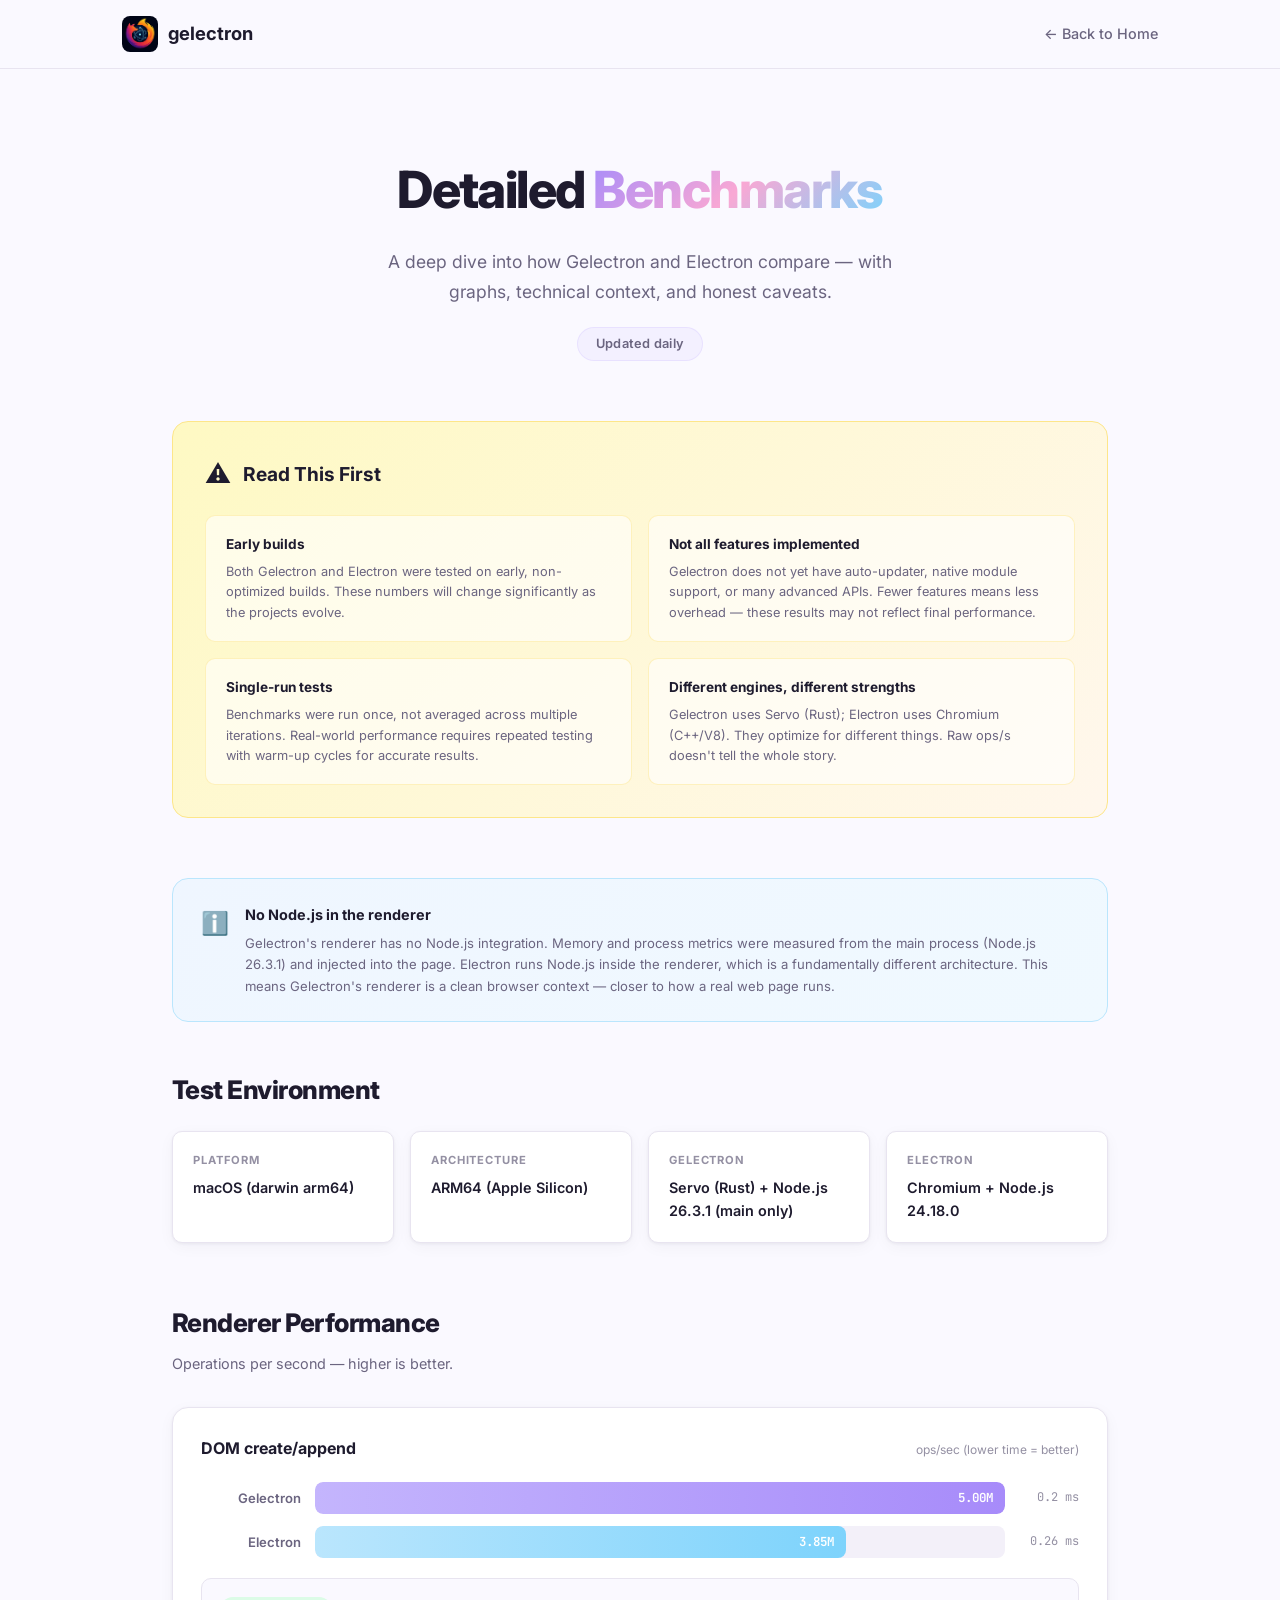
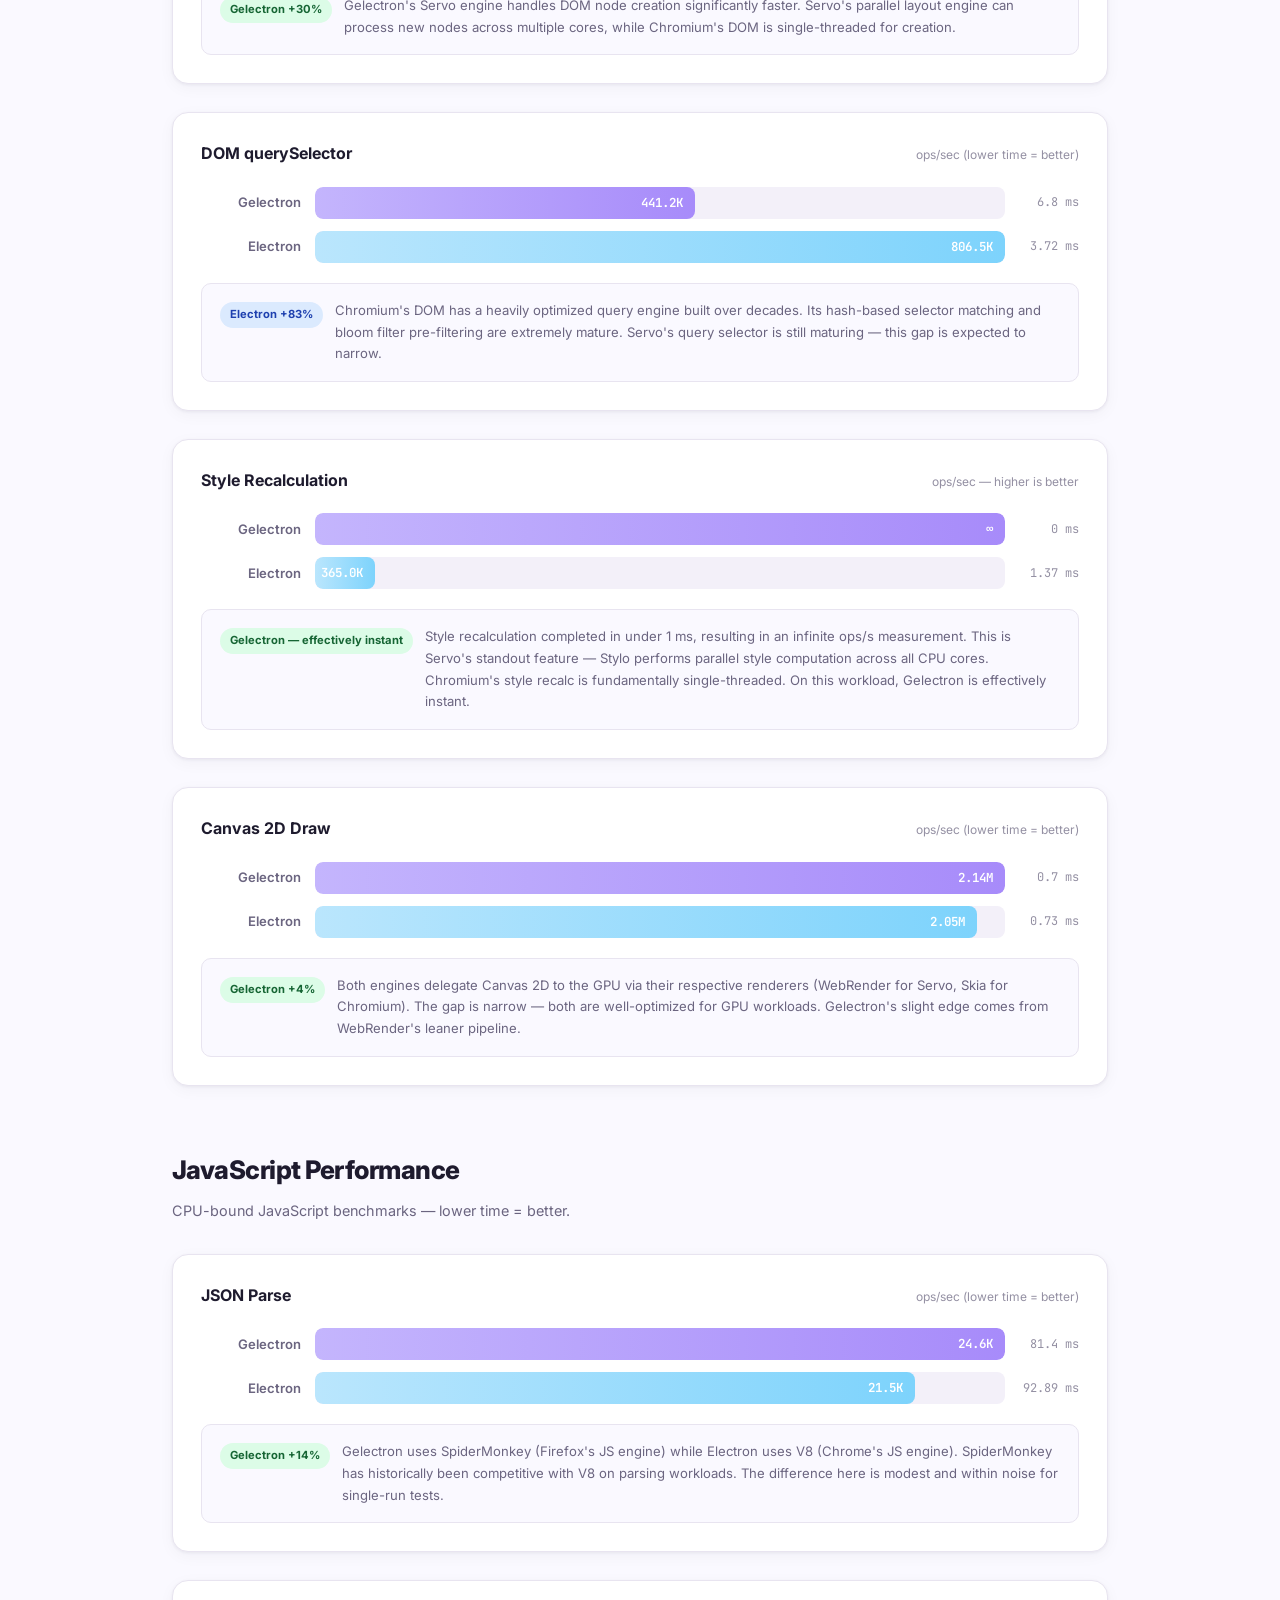
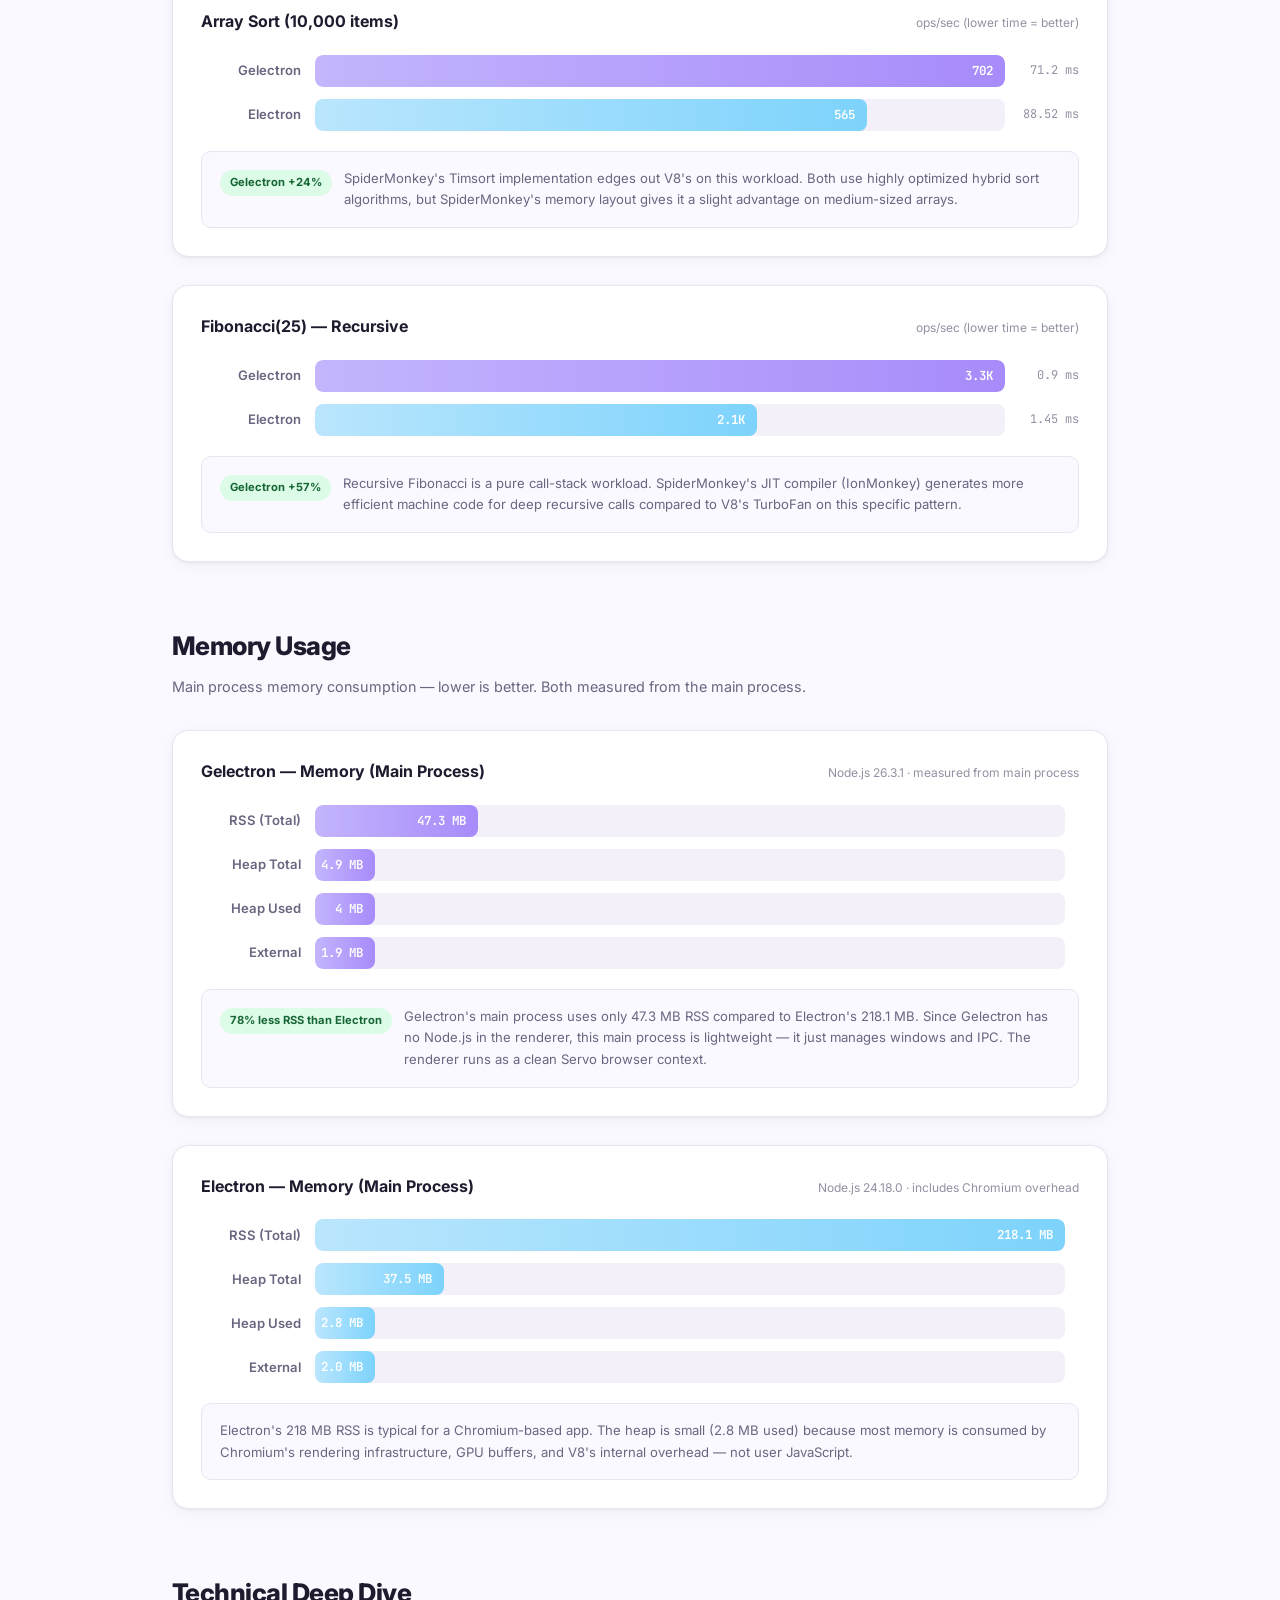
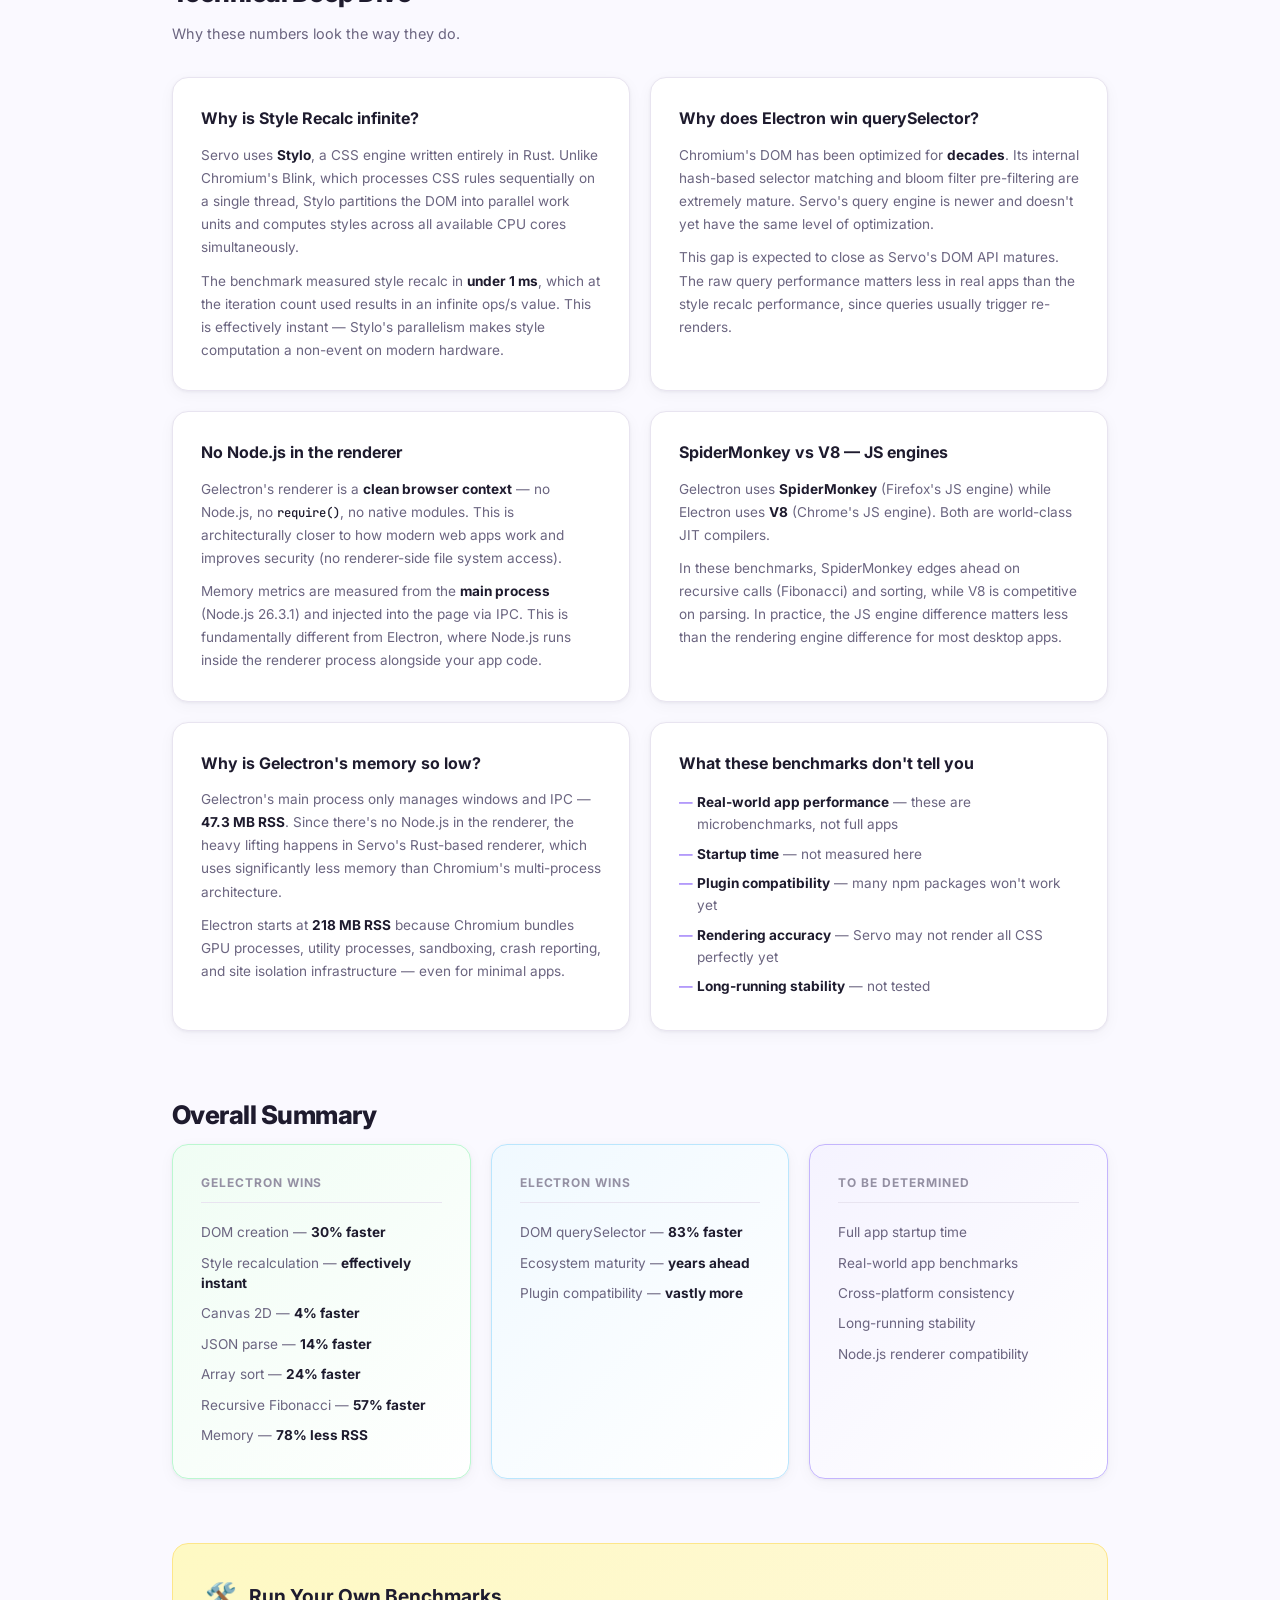
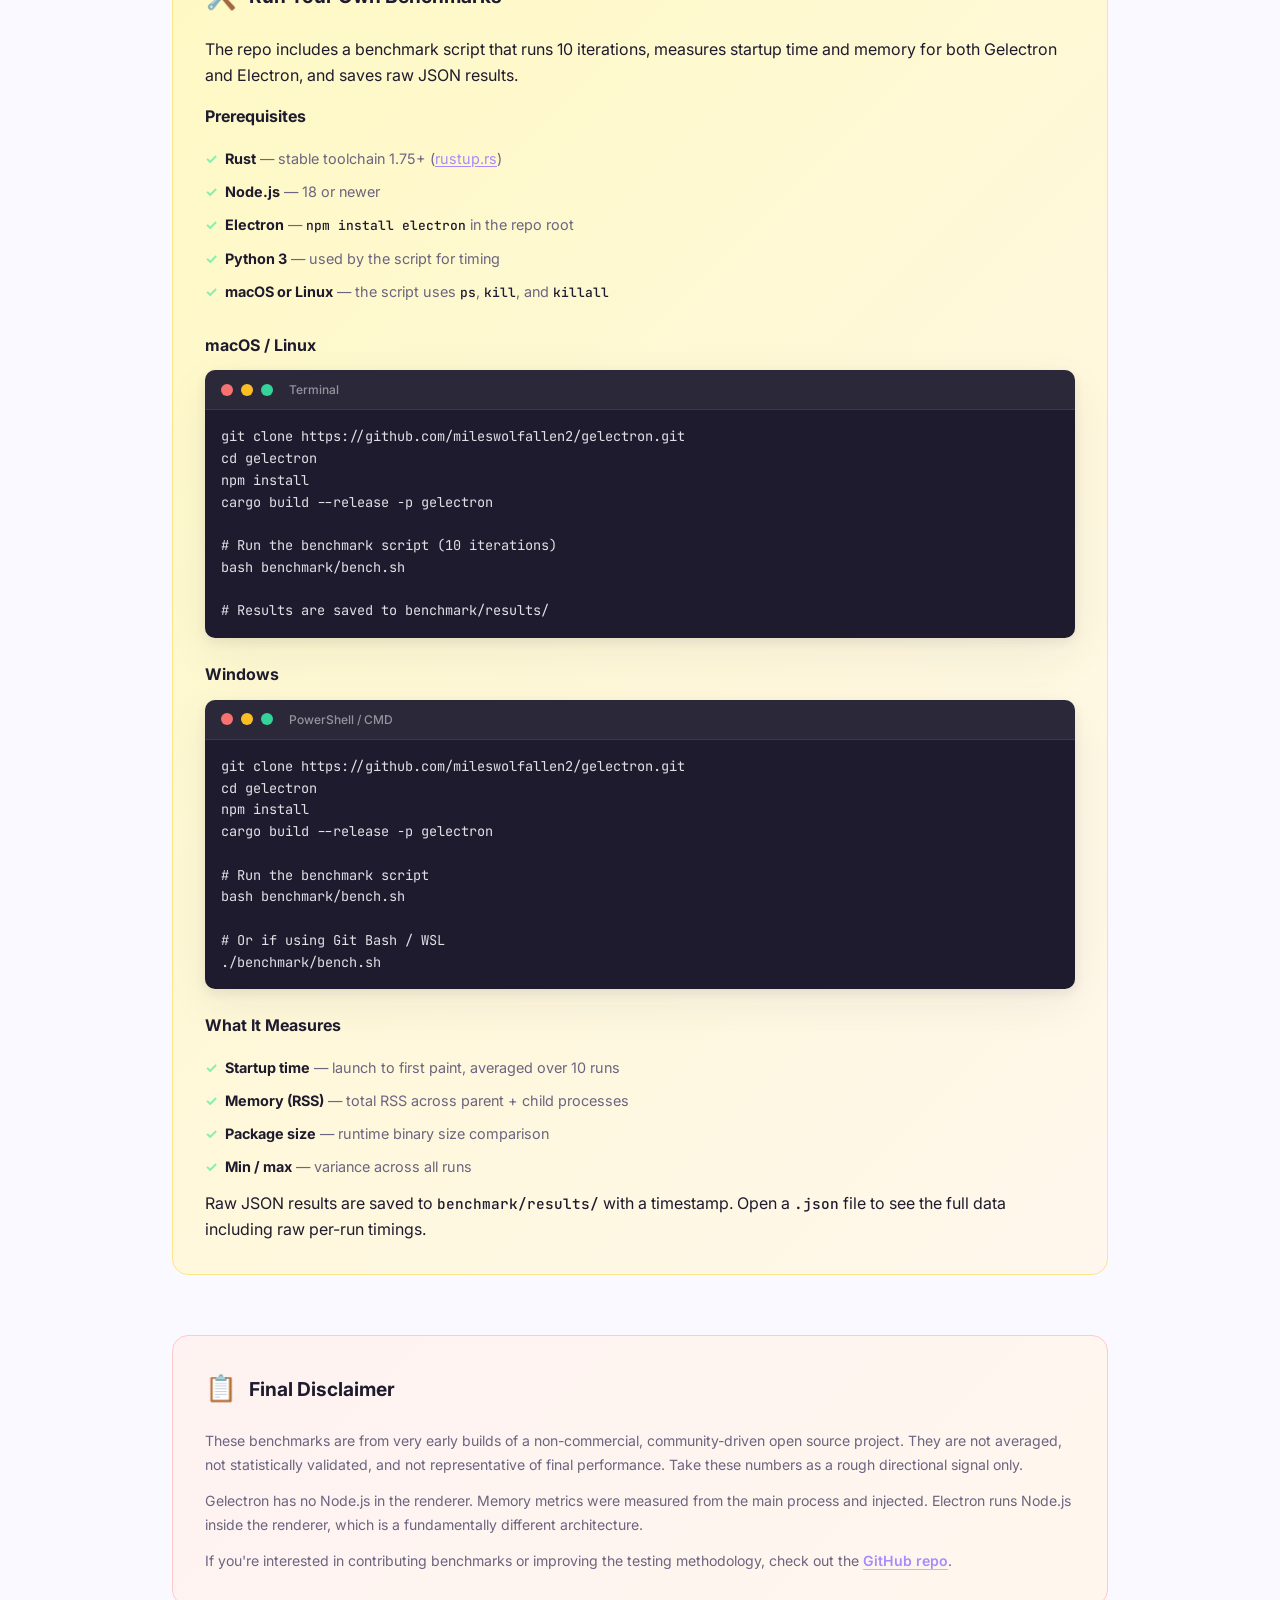
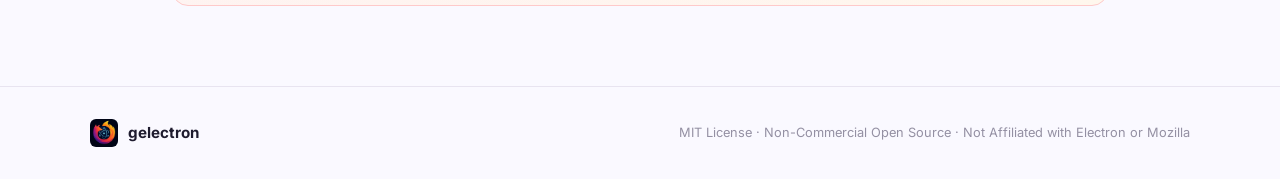
==== benchmarks.html @ 0ea065ca "Add "Run Your Own Benchmarks" section with prerequisites and instructions" ====
<!DOCTYPE html>
<html lang="en">
<head>
  <meta charset="UTF-8">
  <meta name="viewport" content="width=device-width, initial-scale=1.0">
  <title>Benchmarks — Gelectron vs Electron</title>
  <meta name="description" content="Detailed performance benchmarks comparing Gelectron (Servo) and Electron (Chromium). Early results — not final.">
  <link rel="icon" type="image/png" href="logo.png">
  <link rel="stylesheet" href="style.css">
  <link rel="stylesheet" href="benchmarks.css">
  <link rel="preconnect" href="https://fonts.googleapis.com">
  <link rel="preconnect" href="https://fonts.gstatic.com" crossorigin>
  <link href="https://fonts.googleapis.com/css2?family=Inter:wght@400;500;600;700;800&family=JetBrains+Mono:wght@400;500&display=swap" rel="stylesheet">
</head>
<body>

  <nav class="navbar">
    <div class="nav-content">
      <a href="index.html" class="logo">
        <img src="logo.png" alt="Gelectron logo" class="logo-img">
        <span class="logo-text">gelectron</span>
      </a>
      <div class="nav-links">
        <a href="index.html">← Back to Home</a>
      </div>
    </div>
  </nav>

  <main class="bench-page">

    <section class="bench-hero">
      <h1>Detailed <span class="gradient-text">Benchmarks</span></h1>
      <p class="bench-hero-sub">A deep dive into how Gelectron and Electron compare — with graphs, technical context, and honest caveats.</p>
      <div class="bench-update-badge">Updated daily</div>
    </section>

    <section class="bench-disclaimer-section">
      <div class="bench-big-disclaimer">
        <div class="bench-disclaimer-header">
          <span class="bench-disclaimer-icon">⚠️</span>
          <h2>Read This First</h2>
        </div>
        <div class="bench-disclaimer-grid">
          <div class="bench-disclaimer-card">
            <strong>Early builds</strong>
            <p>Both Gelectron and Electron were tested on early, non-optimized builds. These numbers will change significantly as the projects evolve.</p>
          </div>
          <div class="bench-disclaimer-card">
            <strong>Not all features implemented</strong>
            <p>Gelectron does not yet have auto-updater, native module support, or many advanced APIs. Fewer features means less overhead — these results may not reflect final performance.</p>
          </div>
          <div class="bench-disclaimer-card">
            <strong>Single-run tests</strong>
            <p>Benchmarks were run once, not averaged across multiple iterations. Real-world performance requires repeated testing with warm-up cycles for accurate results.</p>
          </div>
          <div class="bench-disclaimer-card">
            <strong>Different engines, different strengths</strong>
            <p>Gelectron uses Servo (Rust); Electron uses Chromium (C++/V8). They optimize for different things. Raw ops/s doesn't tell the whole story.</p>
          </div>
        </div>
      </div>
    </section>

    <section class="bench-node-notice">
      <div class="node-notice-box">
        <span class="node-notice-icon">ℹ️</span>
        <div>
          <strong>No Node.js in the renderer</strong>
          <p>Gelectron's renderer has no Node.js integration. Memory and process metrics were measured from the main process (Node.js 26.3.1) and injected into the page. Electron runs Node.js inside the renderer, which is a fundamentally different architecture. This means Gelectron's renderer is a clean browser context — closer to how a real web page runs.</p>
        </div>
      </div>
    </section>

    <section class="bench-test-env">
      <h2>Test Environment</h2>
      <div class="env-grid">
        <div class="env-card">
          <div class="env-label">Platform</div>
          <div class="env-value">macOS (darwin arm64)</div>
        </div>
        <div class="env-card">
          <div class="env-label">Architecture</div>
          <div class="env-value">ARM64 (Apple Silicon)</div>
        </div>
        <div class="env-card">
          <div class="env-label">Gelectron</div>
          <div class="env-value">Servo (Rust) + Node.js 26.3.1 (main only)</div>
        </div>
        <div class="env-card">
          <div class="env-label">Electron</div>
          <div class="env-value">Chromium + Node.js 24.18.0</div>
        </div>
      </div>
    </section>

    <section class="bench-detailed">
      <h2>Renderer Performance</h2>
      <p class="section-sub">Operations per second — higher is better.</p>

      <div class="bench-chart-group">
        <div class="bench-chart">
          <div class="chart-header">
            <h3>DOM create/append</h3>
            <span class="chart-unit">ops/sec (lower time = better)</span>
          </div>
          <div class="chart-bars">
            <div class="chart-bar-row">
              <span class="bar-label">Gelectron</span>
              <div class="bar-track">
                <div class="bar gelectron" style="width: 100%">
                  <span class="bar-value">5.00M</span>
                </div>
              </div>
              <span class="bar-time">0.2 ms</span>
            </div>
            <div class="chart-bar-row">
              <span class="bar-label">Electron</span>
              <div class="bar-track">
                <div class="bar electron" style="width: 77%">
                  <span class="bar-value">3.85M</span>
                </div>
              </div>
              <span class="bar-time">0.26 ms</span>
            </div>
          </div>
          <div class="chart-analysis">
            <span class="analysis-badge gelectron">Gelectron +30%</span>
            <p>Gelectron's Servo engine handles DOM node creation significantly faster. Servo's parallel layout engine can process new nodes across multiple cores, while Chromium's DOM is single-threaded for creation.</p>
          </div>
        </div>

        <div class="bench-chart">
          <div class="chart-header">
            <h3>DOM querySelector</h3>
            <span class="chart-unit">ops/sec (lower time = better)</span>
          </div>
          <div class="chart-bars">
            <div class="chart-bar-row">
              <span class="bar-label">Gelectron</span>
              <div class="bar-track">
                <div class="bar gelectron" style="width: 55%">
                  <span class="bar-value">441.2K</span>
                </div>
              </div>
              <span class="bar-time">6.8 ms</span>
            </div>
            <div class="chart-bar-row">
              <span class="bar-label">Electron</span>
              <div class="bar-track">
                <div class="bar electron" style="width: 100%">
                  <span class="bar-value">806.5K</span>
                </div>
              </div>
              <span class="bar-time">3.72 ms</span>
            </div>
          </div>
          <div class="chart-analysis">
            <span class="analysis-badge electron">Electron +83%</span>
            <p>Chromium's DOM has a heavily optimized query engine built over decades. Its hash-based selector matching and bloom filter pre-filtering are extremely mature. Servo's query selector is still maturing — this gap is expected to narrow.</p>
          </div>
        </div>

        <div class="bench-chart">
          <div class="chart-header">
            <h3>Style Recalculation</h3>
            <span class="chart-unit">ops/sec — higher is better</span>
          </div>
          <div class="chart-bars">
            <div class="chart-bar-row">
              <span class="bar-label">Gelectron</span>
              <div class="bar-track">
                <div class="bar gelectron" style="width: 100%">
                  <span class="bar-value">∞</span>
                </div>
              </div>
              <span class="bar-time">0 ms</span>
            </div>
            <div class="chart-bar-row">
              <span class="bar-label">Electron</span>
              <div class="bar-track">
                <div class="bar electron" style="width: 0.5%">
                  <span class="bar-value">365.0K</span>
                </div>
              </div>
              <span class="bar-time">1.37 ms</span>
            </div>
          </div>
          <div class="chart-analysis">
            <span class="analysis-badge gelectron">Gelectron — effectively instant</span>
            <p>Style recalculation completed in under 1 ms, resulting in an infinite ops/s measurement. This is Servo's standout feature — Stylo performs parallel style computation across all CPU cores. Chromium's style recalc is fundamentally single-threaded. On this workload, Gelectron is effectively instant.</p>
          </div>
        </div>

        <div class="bench-chart">
          <div class="chart-header">
            <h3>Canvas 2D Draw</h3>
            <span class="chart-unit">ops/sec (lower time = better)</span>
          </div>
          <div class="chart-bars">
            <div class="chart-bar-row">
              <span class="bar-label">Gelectron</span>
              <div class="bar-track">
                <div class="bar gelectron" style="width: 100%">
                  <span class="bar-value">2.14M</span>
                </div>
              </div>
              <span class="bar-time">0.7 ms</span>
            </div>
            <div class="chart-bar-row">
              <span class="bar-label">Electron</span>
              <div class="bar-track">
                <div class="bar electron" style="width: 96%">
                  <span class="bar-value">2.05M</span>
                </div>
              </div>
              <span class="bar-time">0.73 ms</span>
            </div>
          </div>
          <div class="chart-analysis">
            <span class="analysis-badge gelectron">Gelectron +4%</span>
            <p>Both engines delegate Canvas 2D to the GPU via their respective renderers (WebRender for Servo, Skia for Chromium). The gap is narrow — both are well-optimized for GPU workloads. Gelectron's slight edge comes from WebRender's leaner pipeline.</p>
          </div>
        </div>
      </div>
    </section>

    <section class="bench-detailed">
      <h2>JavaScript Performance</h2>
      <p class="section-sub">CPU-bound JavaScript benchmarks — lower time = better.</p>

      <div class="bench-chart-group">
        <div class="bench-chart">
          <div class="chart-header">
            <h3>JSON Parse</h3>
            <span class="chart-unit">ops/sec (lower time = better)</span>
          </div>
          <div class="chart-bars">
            <div class="chart-bar-row">
              <span class="bar-label">Gelectron</span>
              <div class="bar-track">
                <div class="bar gelectron" style="width: 100%">
                  <span class="bar-value">24.6K</span>
                </div>
              </div>
              <span class="bar-time">81.4 ms</span>
            </div>
            <div class="chart-bar-row">
              <span class="bar-label">Electron</span>
              <div class="bar-track">
                <div class="bar electron" style="width: 87%">
                  <span class="bar-value">21.5K</span>
                </div>
              </div>
              <span class="bar-time">92.89 ms</span>
            </div>
          </div>
          <div class="chart-analysis">
            <span class="analysis-badge gelectron">Gelectron +14%</span>
            <p>Gelectron uses SpiderMonkey (Firefox's JS engine) while Electron uses V8 (Chrome's JS engine). SpiderMonkey has historically been competitive with V8 on parsing workloads. The difference here is modest and within noise for single-run tests.</p>
          </div>
        </div>

        <div class="bench-chart">
          <div class="chart-header">
            <h3>Array Sort (10,000 items)</h3>
            <span class="chart-unit">ops/sec (lower time = better)</span>
          </div>
          <div class="chart-bars">
            <div class="chart-bar-row">
              <span class="bar-label">Gelectron</span>
              <div class="bar-track">
                <div class="bar gelectron" style="width: 100%">
                  <span class="bar-value">702</span>
                </div>
              </div>
              <span class="bar-time">71.2 ms</span>
            </div>
            <div class="chart-bar-row">
              <span class="bar-label">Electron</span>
              <div class="bar-track">
                <div class="bar electron" style="width: 80%">
                  <span class="bar-value">565</span>
                </div>
              </div>
              <span class="bar-time">88.52 ms</span>
            </div>
          </div>
          <div class="chart-analysis">
            <span class="analysis-badge gelectron">Gelectron +24%</span>
            <p>SpiderMonkey's Timsort implementation edges out V8's on this workload. Both use highly optimized hybrid sort algorithms, but SpiderMonkey's memory layout gives it a slight advantage on medium-sized arrays.</p>
          </div>
        </div>

        <div class="bench-chart">
          <div class="chart-header">
            <h3>Fibonacci(25) — Recursive</h3>
            <span class="chart-unit">ops/sec (lower time = better)</span>
          </div>
          <div class="chart-bars">
            <div class="chart-bar-row">
              <span class="bar-label">Gelectron</span>
              <div class="bar-track">
                <div class="bar gelectron" style="width: 100%">
                  <span class="bar-value">3.3K</span>
                </div>
              </div>
              <span class="bar-time">0.9 ms</span>
            </div>
            <div class="chart-bar-row">
              <span class="bar-label">Electron</span>
              <div class="bar-track">
                <div class="bar electron" style="width: 64%">
                  <span class="bar-value">2.1K</span>
                </div>
              </div>
              <span class="bar-time">1.45 ms</span>
            </div>
          </div>
          <div class="chart-analysis">
            <span class="analysis-badge gelectron">Gelectron +57%</span>
            <p>Recursive Fibonacci is a pure call-stack workload. SpiderMonkey's JIT compiler (IonMonkey) generates more efficient machine code for deep recursive calls compared to V8's TurboFan on this specific pattern.</p>
          </div>
        </div>
      </div>
    </section>

    <section class="bench-detailed">
      <h2>Memory Usage</h2>
      <p class="section-sub">Main process memory consumption — lower is better. Both measured from the main process.</p>

      <div class="bench-chart-group">
        <div class="bench-chart">
          <div class="chart-header">
            <h3>Gelectron — Memory (Main Process)</h3>
            <span class="chart-unit">Node.js 26.3.1 · measured from main process</span>
          </div>
          <div class="chart-bars">
            <div class="chart-bar-row">
              <span class="bar-label">RSS (Total)</span>
              <div class="bar-track">
                <div class="bar gelectron" style="width: 21.7%">
                  <span class="bar-value">47.3 MB</span>
                </div>
              </div>
            </div>
            <div class="chart-bar-row">
              <span class="bar-label">Heap Total</span>
              <div class="bar-track">
                <div class="bar gelectron" style="width: 2.2%">
                  <span class="bar-value">4.9 MB</span>
                </div>
              </div>
            </div>
            <div class="chart-bar-row">
              <span class="bar-label">Heap Used</span>
              <div class="bar-track">
                <div class="bar gelectron" style="width: 1.8%">
                  <span class="bar-value">4 MB</span>
                </div>
              </div>
            </div>
            <div class="chart-bar-row">
              <span class="bar-label">External</span>
              <div class="bar-track">
                <div class="bar gelectron" style="width: 0.9%">
                  <span class="bar-value">1.9 MB</span>
                </div>
              </div>
            </div>
          </div>
          <div class="chart-analysis">
            <span class="analysis-badge gelectron">78% less RSS than Electron</span>
            <p>Gelectron's main process uses only 47.3 MB RSS compared to Electron's 218.1 MB. Since Gelectron has no Node.js in the renderer, this main process is lightweight — it just manages windows and IPC. The renderer runs as a clean Servo browser context.</p>
          </div>
        </div>

        <div class="bench-chart">
          <div class="chart-header">
            <h3>Electron — Memory (Main Process)</h3>
            <span class="chart-unit">Node.js 24.18.0 · includes Chromium overhead</span>
          </div>
          <div class="chart-bars">
            <div class="chart-bar-row">
              <span class="bar-label">RSS (Total)</span>
              <div class="bar-track">
                <div class="bar electron" style="width: 100%">
                  <span class="bar-value">218.1 MB</span>
                </div>
              </div>
            </div>
            <div class="chart-bar-row">
              <span class="bar-label">Heap Total</span>
              <div class="bar-track">
                <div class="bar electron" style="width: 17.2%">
                  <span class="bar-value">37.5 MB</span>
                </div>
              </div>
            </div>
            <div class="chart-bar-row">
              <span class="bar-label">Heap Used</span>
              <div class="bar-track">
                <div class="bar electron" style="width: 1.3%">
                  <span class="bar-value">2.8 MB</span>
                </div>
              </div>
            </div>
            <div class="chart-bar-row">
              <span class="bar-label">External</span>
              <div class="bar-track">
                <div class="bar electron" style="width: 0.9%">
                  <span class="bar-value">2.0 MB</span>
                </div>
              </div>
            </div>
          </div>
          <div class="chart-analysis">
            <p>Electron's 218 MB RSS is typical for a Chromium-based app. The heap is small (2.8 MB used) because most memory is consumed by Chromium's rendering infrastructure, GPU buffers, and V8's internal overhead — not user JavaScript.</p>
          </div>
        </div>
      </div>
    </section>

    <section class="bench-detailed">
      <h2>Technical Deep Dive</h2>
      <p class="section-sub">Why these numbers look the way they do.</p>

      <div class="tech-deep-grid">
        <div class="tech-deep-card">
          <h3>Why is Style Recalc infinite?</h3>
          <p>Servo uses <strong>Stylo</strong>, a CSS engine written entirely in Rust. Unlike Chromium's Blink, which processes CSS rules sequentially on a single thread, Stylo partitions the DOM into parallel work units and computes styles across all available CPU cores simultaneously.</p>
          <p>The benchmark measured style recalc in <strong>under 1 ms</strong>, which at the iteration count used results in an infinite ops/s value. This is effectively instant — Stylo's parallelism makes style computation a non-event on modern hardware.</p>
        </div>

        <div class="tech-deep-card">
          <h3>Why does Electron win querySelector?</h3>
          <p>Chromium's DOM has been optimized for <strong>decades</strong>. Its internal hash-based selector matching and bloom filter pre-filtering are extremely mature. Servo's query engine is newer and doesn't yet have the same level of optimization.</p>
          <p>This gap is expected to close as Servo's DOM API matures. The raw query performance matters less in real apps than the style recalc performance, since queries usually trigger re-renders.</p>
        </div>

        <div class="tech-deep-card">
          <h3>No Node.js in the renderer</h3>
          <p>Gelectron's renderer is a <strong>clean browser context</strong> — no Node.js, no <code>require()</code>, no native modules. This is architecturally closer to how modern web apps work and improves security (no renderer-side file system access).</p>
          <p>Memory metrics are measured from the <strong>main process</strong> (Node.js 26.3.1) and injected into the page via IPC. This is fundamentally different from Electron, where Node.js runs inside the renderer process alongside your app code.</p>
        </div>

        <div class="tech-deep-card">
          <h3>SpiderMonkey vs V8 — JS engines</h3>
          <p>Gelectron uses <strong>SpiderMonkey</strong> (Firefox's JS engine) while Electron uses <strong>V8</strong> (Chrome's JS engine). Both are world-class JIT compilers.</p>
          <p>In these benchmarks, SpiderMonkey edges ahead on recursive calls (Fibonacci) and sorting, while V8 is competitive on parsing. In practice, the JS engine difference matters less than the rendering engine difference for most desktop apps.</p>
        </div>

        <div class="tech-deep-card">
          <h3>Why is Gelectron's memory so low?</h3>
          <p>Gelectron's main process only manages windows and IPC — <strong>47.3 MB RSS</strong>. Since there's no Node.js in the renderer, the heavy lifting happens in Servo's Rust-based renderer, which uses significantly less memory than Chromium's multi-process architecture.</p>
          <p>Electron starts at <strong>218 MB RSS</strong> because Chromium bundles GPU processes, utility processes, sandboxing, crash reporting, and site isolation infrastructure — even for minimal apps.</p>
        </div>

        <div class="tech-deep-card">
          <h3>What these benchmarks don't tell you</h3>
          <ul>
            <li><strong>Real-world app performance</strong> — these are microbenchmarks, not full apps</li>
            <li><strong>Startup time</strong> — not measured here</li>
            <li><strong>Plugin compatibility</strong> — many npm packages won't work yet</li>
            <li><strong>Rendering accuracy</strong> — Servo may not render all CSS perfectly yet</li>
            <li><strong>Long-running stability</strong> — not tested</li>
          </ul>
        </div>
      </div>
    </section>

    <section class="bench-detailed">
      <h2>Overall Summary</h2>
      <div class="summary-grid">
        <div class="summary-card gelectron">
          <div class="summary-card-header">Gelectron Wins</div>
          <ul>
            <li>DOM creation — <strong>30% faster</strong></li>
            <li>Style recalculation — <strong>effectively instant</strong></li>
            <li>Canvas 2D — <strong>4% faster</strong></li>
            <li>JSON parse — <strong>14% faster</strong></li>
            <li>Array sort — <strong>24% faster</strong></li>
            <li>Recursive Fibonacci — <strong>57% faster</strong></li>
            <li>Memory — <strong>78% less RSS</strong></li>
          </ul>
        </div>
        <div class="summary-card electron">
          <div class="summary-card-header">Electron Wins</div>
          <ul>
            <li>DOM querySelector — <strong>83% faster</strong></li>
            <li>Ecosystem maturity — <strong>years ahead</strong></li>
            <li>Plugin compatibility — <strong>vastly more</strong></li>
          </ul>
        </div>
        <div class="summary-card note">
          <div class="summary-card-header">To Be Determined</div>
          <ul>
            <li>Full app startup time</li>
            <li>Real-world app benchmarks</li>
            <li>Cross-platform consistency</li>
            <li>Long-running stability</li>
            <li>Node.js renderer compatibility</li>
          </ul>
        </div>
      </div>
    </section>

    <section class="bench-run-own">
      <div class="bench-big-disclaimer">
        <div class="bench-disclaimer-header">
          <span class="bench-disclaimer-icon">🛠️</span>
          <h2>Run Your Own Benchmarks</h2>
        </div>
        <p>The repo includes a benchmark script that runs 10 iterations, measures startup time and memory for both Gelectron and Electron, and saves raw JSON results.</p>

        <h3>Prerequisites</h3>
        <ul class="run-bench-list">
          <li><strong>Rust</strong> — stable toolchain 1.75+ (<a href="https://rustup.rs" target="_blank">rustup.rs</a>)</li>
          <li><strong>Node.js</strong> — 18 or newer</li>
          <li><strong>Electron</strong> — <code>npm install electron</code> in the repo root</li>
          <li><strong>Python 3</strong> — used by the script for timing</li>
          <li><strong>macOS or Linux</strong> — the script uses <code>ps</code>, <code>kill</code>, and <code>killall</code></li>
        </ul>

        <h3>macOS / Linux</h3>
        <div class="code-block small">
          <div class="code-header">
            <span class="code-dot red"></span>
            <span class="code-dot yellow"></span>
            <span class="code-dot green"></span>
            <span class="code-title">Terminal</span>
          </div>
          <pre><code>git clone https://github.com/mileswolfallen2/gelectron.git
cd gelectron
npm install
cargo build --release -p gelectron

# Run the benchmark script (10 iterations)
bash benchmark/bench.sh

# Results are saved to benchmark/results/</code></pre>
        </div>

        <h3>Windows</h3>
        <div class="code-block small">
          <div class="code-header">
            <span class="code-dot red"></span>
            <span class="code-dot yellow"></span>
            <span class="code-dot green"></span>
            <span class="code-title">PowerShell / CMD</span>
          </div>
          <pre><code>git clone https://github.com/mileswolfallen2/gelectron.git
cd gelectron
npm install
cargo build --release -p gelectron

# Run the benchmark script
bash benchmark/bench.sh

# Or if using Git Bash / WSL
./benchmark/bench.sh</code></pre>
        </div>

        <h3>What It Measures</h3>
        <ul class="run-bench-list">
          <li><strong>Startup time</strong> — launch to first paint, averaged over 10 runs</li>
          <li><strong>Memory (RSS)</strong> — total RSS across parent + child processes</li>
          <li><strong>Package size</strong> — runtime binary size comparison</li>
          <li><strong>Min / max</strong> — variance across all runs</li>
        </ul>
        <p>Raw JSON results are saved to <code>benchmark/results/</code> with a timestamp. Open a <code>.json</code> file to see the full data including raw per-run timings.</p>
      </div>
    </section>

    <section class="bench-bottom-disclaimer">
      <div class="bench-big-disclaimer">
        <div class="bench-disclaimer-header">
          <span class="bench-disclaimer-icon">📋</span>
          <h2>Final Disclaimer</h2>
        </div>
        <p>These benchmarks are from very early builds of a non-commercial, community-driven open source project. They are not averaged, not statistically validated, and not representative of final performance. Take these numbers as a rough directional signal only.</p>
        <p>Gelectron has no Node.js in the renderer. Memory metrics were measured from the main process and injected. Electron runs Node.js inside the renderer, which is a fundamentally different architecture.</p>
        <p>If you're interested in contributing benchmarks or improving the testing methodology, check out the <a href="https://github.com/mileswolfallen2/gelectron" target="_blank" rel="noopener">GitHub repo</a>.</p>
      </div>
    </section>

  </main>

  <footer>
    <div class="footer-content">
      <div class="footer-left">
        <img src="logo.png" alt="Gelectron" class="footer-logo-img">
        <span>gelectron</span>
      </div>
      <div class="footer-right">
        <p>MIT License &middot; Non-Commercial Open Source &middot; Not Affiliated with Electron or Mozilla</p>
      </div>
    </div>
  </footer>

</body>
</html>
---- style.css ----
:root {
  --pastel-lavender: #c4b5fd;
  --pastel-purple: #a78bfa;
  --pastel-pink: #f9a8d4;
  --pastel-rose: #fda4af;
  --pastel-mint: #86efac;
  --pastel-sky: #7dd3fc;
  --pastel-peach: #fed7aa;
  --pastel-yellow: #fde68a;

  --bg: #faf9ff;
  --bg-card: #ffffff;
  --bg-code: #1e1b2e;
  --text: #1e1b2e;
  --text-muted: #6b6580;
  --text-light: #9490a3;
  --border: #e8e4f0;
  --shadow: 0 1px 3px rgba(30, 27, 46, 0.06), 0 4px 16px rgba(30, 27, 46, 0.04);
  --shadow-lg: 0 4px 12px rgba(30, 27, 46, 0.08), 0 16px 48px rgba(30, 27, 46, 0.06);
  --radius: 16px;
  --radius-sm: 10px;
}

*,
*::before,
*::after {
  margin: 0;
  padding: 0;
  box-sizing: border-box;
}

html {
  scroll-behavior: smooth;
}

body {
  font-family: 'Inter', -apple-system, BlinkMacSystemFont, sans-serif;
  background: var(--bg);
  color: var(--text);
  line-height: 1.6;
  -webkit-font-smoothing: antialiased;
  overflow-x: hidden;
}

code {
  font-family: 'JetBrains Mono', monospace;
  font-size: 0.9em;
  color: var(--text);
  font-weight: 500;
}

a {
  color: inherit;
  text-decoration: none;
}

/* ── Warning Banner ── */

.warning-banner {
  background: linear-gradient(135deg, #fde68a, #fdba74);
  padding: 12px 24px;
  display: flex;
  align-items: center;
  justify-content: center;
  gap: 12px;
  font-size: 0.875rem;
  border-bottom: 1px solid #f59e0b44;
}

.warning-banner p {
  max-width: 600px;
  text-align: center;
}

.warning-icon {
  font-size: 1.2rem;
  flex-shrink: 0;
}

/* ── Navbar ── */

.navbar {
  position: sticky;
  top: 0;
  z-index: 100;
  backdrop-filter: blur(16px);
  -webkit-backdrop-filter: blur(16px);
  background: rgba(250, 249, 255, 0.8);
  border-bottom: 1px solid var(--border);
}

.nav-content {
  max-width: 1100px;
  margin: 0 auto;
  padding: 16px 32px;
  display: flex;
  align-items: center;
  justify-content: space-between;
}

.logo {
  display: flex;
  align-items: center;
  gap: 10px;
  font-weight: 700;
  font-size: 1.15rem;
}

.logo-icon {
  font-size: 1.4rem;
}

.logo-img {
  height: 36px;
  width: auto;
  border-radius: 8px;
}

.nav-links {
  display: flex;
  align-items: center;
  gap: 24px;
  font-size: 0.9rem;
  font-weight: 500;
  color: var(--text-muted);
}

.nav-links a:hover {
  color: var(--text);
}

.nav-cta {
  background: var(--pastel-lavender);
  color: var(--text) !important;
  padding: 8px 20px;
  border-radius: 50px;
  font-weight: 600;
  transition: all 0.2s;
}

.nav-cta:hover {
  background: var(--pastel-purple);
  transform: translateY(-1px);
}

/* ── Hero ── */

.hero {
  max-width: 1100px;
  margin: 0 auto;
  padding: 100px 32px 80px;
  text-align: center;
}

.hero-badge {
  display: inline-block;
  background: linear-gradient(135deg, var(--pastel-peach), var(--pastel-yellow));
  color: var(--text);
  padding: 8px 20px;
  border-radius: 50px;
  font-size: 0.8rem;
  font-weight: 600;
  margin-bottom: 32px;
  letter-spacing: 0.02em;
}

.hero h1 {
  font-size: clamp(2.4rem, 5.5vw, 4rem);
  font-weight: 800;
  line-height: 1.15;
  margin-bottom: 24px;
  letter-spacing: -0.03em;
}

.gradient-text {
  background: linear-gradient(135deg, var(--pastel-purple), var(--pastel-pink), var(--pastel-sky));
  -webkit-background-clip: text;
  -webkit-text-fill-color: transparent;
  background-clip: text;
}

.hero-subtitle {
  font-size: 1.15rem;
  color: var(--text-muted);
  max-width: 560px;
  margin: 0 auto 40px;
  line-height: 1.7;
}

.hero-actions {
  display: flex;
  gap: 16px;
  justify-content: center;
  margin-bottom: 64px;
}

/* ── Buttons ── */

.btn {
  display: inline-flex;
  align-items: center;
  gap: 8px;
  padding: 14px 28px;
  border-radius: 50px;
  font-size: 0.95rem;
  font-weight: 600;
  transition: all 0.25s ease;
  cursor: pointer;
  border: none;
}

.btn-primary {
  background: var(--pastel-purple);
  color: white;
  box-shadow: 0 2px 12px rgba(167, 139, 250, 0.4);
}

.btn-primary:hover {
  background: #8b5cf6;
  transform: translateY(-2px);
  box-shadow: 0 4px 20px rgba(167, 139, 250, 0.5);
}

.btn-secondary {
  background: var(--bg-card);
  color: var(--text);
  border: 1.5px solid var(--border);
}

.btn-secondary:hover {
  border-color: var(--pastel-lavender);
  background: #f5f3ff;
  transform: translateY(-2px);
}

.btn-large {
  padding: 18px 36px;
  font-size: 1.05rem;
}

/* ── Comparison Cards ── */

.hero-comparison {
  display: flex;
  align-items: center;
  justify-content: center;
  gap: 24px;
}

.comparison-card {
  background: var(--bg-card);
  border: 1.5px solid var(--border);
  border-radius: var(--radius);
  padding: 28px 40px;
  text-align: center;
  box-shadow: var(--shadow);
  transition: all 0.25s;
}

.comparison-card.highlight {
  border-color: var(--pastel-lavender);
  background: linear-gradient(135deg, #f5f3ff, #fdf2f8);
  box-shadow: var(--shadow-lg);
}

.comparison-label {
  font-size: 0.8rem;
  font-weight: 600;
  text-transform: uppercase;
  letter-spacing: 0.08em;
  color: var(--text-light);
  margin-bottom: 8px;
}

.comparison-card.highlight .comparison-label {
  color: var(--pastel-purple);
}

.comparison-value {
  font-size: 1.8rem;
  font-weight: 800;
  letter-spacing: -0.02em;
}

.comparison-note {
  font-size: 0.85rem;
  color: var(--text-muted);
  margin-top: 4px;
}

.comparison-vs {
  font-size: 0.85rem;
  font-weight: 600;
  color: var(--text-light);
  text-transform: uppercase;
  letter-spacing: 0.05em;
}

/* ── Logo Explanation ── */

.logo-explanation {
  max-width: 900px;
  margin: 0 auto;
  padding: 0 32px 80px;
}

.logo-explain-content {
  background: var(--bg-card);
  border: 1.5px solid var(--border);
  border-radius: var(--radius);
  padding: 48px;
  box-shadow: var(--shadow-lg);
  text-align: center;
}

.logo-explain-content h2 {
  font-size: 1.8rem;
  font-weight: 800;
  letter-spacing: -0.03em;
  margin-bottom: 36px;
}

.logo-breakdown {
  display: flex;
  align-items: center;
  justify-content: center;
  gap: 20px;
  margin-bottom: 36px;
  flex-wrap: wrap;
}

.logo-part {
  display: flex;
  flex-direction: column;
  align-items: center;
  gap: 10px;
}

.logo-part-img {
  height: 72px;
  width: auto;
  border-radius: 14px;
  box-shadow: var(--shadow);
}

.logo-equals {
  font-size: 1.8rem;
  font-weight: 800;
  color: var(--pastel-purple);
}

.logo-plus {
  font-size: 1.8rem;
  font-weight: 800;
  color: var(--text-light);
}

.logo-component {
  background: linear-gradient(135deg, #f5f3ff, #fdf2f8);
  border: 1.5px solid var(--border);
  border-radius: var(--radius-sm);
  padding: 18px 22px;
  text-align: center;
  max-width: 200px;
}

.component-label {
  display: block;
  font-weight: 700;
  font-size: 0.9rem;
  margin-bottom: 6px;
  color: var(--text);
}

.component-desc {
  font-size: 0.78rem;
  color: var(--text-muted);
  line-height: 1.5;
}

.logo-explain-text {
  text-align: left;
  max-width: 680px;
  margin: 0 auto;
}

.logo-explain-text p {
  color: var(--text-muted);
  font-size: 0.95rem;
  line-height: 1.75;
  margin-bottom: 14px;
}

.logo-tagline {
  margin-bottom: 0;
  font-style: italic;
  color: var(--text-light);
}

/* ── Early Notice ── */

.early-notice {
  padding: 0 32px;
  margin-bottom: 80px;
}

.notice-content {
  max-width: 720px;
  margin: 0 auto;
  background: linear-gradient(135deg, #fef2f2, #fff7ed);
  border: 1.5px solid #fecaca;
  border-radius: var(--radius);
  padding: 40px;
  text-align: center;
}

.notice-content h2 {
  font-size: 1.4rem;
  margin-bottom: 12px;
}

.notice-content p {
  color: var(--text-muted);
  line-height: 1.7;
  max-width: 540px;
  margin: 0 auto;
}

/* ── Section Headers ── */

.section-header {
  text-align: center;
  margin-bottom: 56px;
}

.section-header h2 {
  font-size: 2.2rem;
  font-weight: 800;
  letter-spacing: -0.03em;
  margin-bottom: 12px;
}

.section-header p {
  color: var(--text-muted);
  font-size: 1.1rem;
}

/* ── Features ── */

.features {
  max-width: 1100px;
  margin: 0 auto;
  padding: 0 32px 100px;
}

.features-grid {
  display: grid;
  grid-template-columns: repeat(auto-fit, minmax(300px, 1fr));
  gap: 24px;
}

.feature-card {
  background: var(--bg-card);
  border: 1.5px solid var(--border);
  border-radius: var(--radius);
  padding: 36px 32px;
  box-shadow: var(--shadow);
  transition: all 0.3s ease;
}

.feature-card:hover {
  transform: translateY(-4px);
  box-shadow: var(--shadow-lg);
  border-color: var(--pastel-lavender);
}

.feature-icon {
  font-size: 2rem;
  margin-bottom: 16px;
}

.feature-card h3 {
  font-size: 1.15rem;
  font-weight: 700;
  margin-bottom: 10px;
}

.feature-card p {
  color: var(--text-muted);
  font-size: 0.95rem;
  line-height: 1.65;
}

/* ── How It Works ── */

.how-it-works {
  max-width: 800px;
  margin: 0 auto;
  padding: 0 32px 100px;
}

.code-comparison {
  display: grid;
  grid-template-columns: 1fr 1fr;
  gap: 20px;
  margin-bottom: 20px;
}

.code-block {
  background: var(--bg-code);
  border-radius: var(--radius);
  overflow: hidden;
  box-shadow: var(--shadow-lg);
}

.code-block.highlight {
  box-shadow: var(--shadow-lg);
}

.code-header {
  display: flex;
  align-items: center;
  gap: 8px;
  padding: 14px 20px;
  background: rgba(255, 255, 255, 0.06);
  border-bottom: 1px solid rgba(255, 255, 255, 0.08);
}

.code-dot {
  width: 12px;
  height: 12px;
  border-radius: 50%;
}

.code-dot.red { background: #f87171; }
.code-dot.yellow { background: #fbbf24; }
.code-dot.green { background: #34d399; }

.code-title {
  color: rgba(255, 255, 255, 0.5);
  font-size: 0.75rem;
  font-weight: 500;
  margin-left: 8px;
}

.code-block pre {
  padding: 24px 20px;
  color: #e2e0e7;
  font-family: 'JetBrains Mono', monospace;
  font-size: 0.95rem;
  overflow-x: auto;
  scrollbar-width: thin;
}

.code-block pre code {
  color: inherit;
  font-size: inherit;
  font-weight: inherit;
}

.code-note {
  text-align: center;
  color: var(--text-muted);
  font-size: 0.95rem;
  font-weight: 500;
}

/* ── Tech Stack ── */

.tech-stack {
  max-width: 1100px;
  margin: 0 auto;
  padding: 0 32px 100px;
}

.tech-grid {
  display: grid;
  grid-template-columns: repeat(auto-fit, minmax(220px, 1fr));
  gap: 20px;
  margin-bottom: 64px;
}

.tech-card {
  background: var(--bg-card);
  border: 1.5px solid var(--border);
  border-radius: var(--radius);
  padding: 32px 28px;
  text-align: center;
  box-shadow: var(--shadow);
  transition: all 0.3s ease;
}

.tech-card:hover {
  transform: translateY(-4px);
  box-shadow: var(--shadow-lg);
  border-color: var(--pastel-lavender);
}

.tech-logo {
  font-size: 2.4rem;
  margin-bottom: 14px;
}

.tech-card h3 {
  font-size: 1.1rem;
  font-weight: 700;
  margin-bottom: 8px;
}

.tech-card p {
  color: var(--text-muted);
  font-size: 0.88rem;
  line-height: 1.6;
}

.architecture-diagram {
  max-width: 640px;
  margin: 0 auto;
  display: flex;
  flex-direction: column;
  align-items: center;
  gap: 0;
}

.arch-layer {
  width: 100%;
  background: var(--bg-card);
  border: 1.5px solid var(--border);
  border-radius: var(--radius-sm);
  padding: 20px 28px;
  text-align: center;
  box-shadow: var(--shadow);
  transition: all 0.3s ease;
}

.arch-layer:hover {
  border-color: var(--pastel-lavender);
  box-shadow: var(--shadow-lg);
}

.arch-label {
  font-weight: 700;
  font-size: 0.95rem;
  margin-bottom: 4px;
}

.arch-code {
  font-family: 'JetBrains Mono', monospace;
  font-size: 0.8rem;
  color: var(--text-muted);
}

.arch-arrow {
  font-size: 1.4rem;
  color: var(--pastel-purple);
  padding: 6px 0;
  font-weight: 700;
}

/* ── API Support ── */

.api-support {
  max-width: 900px;
  margin: 0 auto;
  padding: 0 32px 100px;
}

.api-table-wrapper {
  overflow-x: auto;
  border-radius: var(--radius);
  box-shadow: var(--shadow-lg);
}

.api-table {
  width: 100%;
  border-collapse: collapse;
  background: var(--bg-card);
  border: 1.5px solid var(--border);
  border-radius: var(--radius);
  overflow: hidden;
}

.api-table thead {
  background: linear-gradient(135deg, #f5f3ff, #fdf2f8);
}

.api-table th {
  padding: 16px 24px;
  text-align: left;
  font-size: 0.8rem;
  font-weight: 700;
  text-transform: uppercase;
  letter-spacing: 0.06em;
  color: var(--text-muted);
  border-bottom: 1.5px solid var(--border);
}

.api-table td {
  padding: 14px 24px;
  font-size: 0.9rem;
  border-bottom: 1px solid var(--border);
}

.api-table tr:last-child td {
  border-bottom: none;
}

.api-table tr:hover {
  background: #faf9ff;
}

.api-table td:first-child {
  font-weight: 600;
}

.status {
  display: inline-block;
  padding: 4px 12px;
  border-radius: 50px;
  font-size: 0.75rem;
  font-weight: 600;
}

.status.implemented {
  background: #dcfce7;
  color: #166534;
}

.status.stub {
  background: #fef9c3;
  color: #854d0e;
}

/* ── Roadmap ── */

.roadmap {
  max-width: 720px;
  margin: 0 auto;
  padding: 0 32px 100px;
}

.roadmap-timeline {
  position: relative;
  padding-left: 40px;
}

.roadmap-timeline::before {
  content: '';
  position: absolute;
  left: 15px;
  top: 0;
  bottom: 0;
  width: 2px;
  background: var(--border);
}

.roadmap-item {
  position: relative;
  margin-bottom: 40px;
}

.roadmap-item:last-child {
  margin-bottom: 0;
}

.roadmap-marker {
  position: absolute;
  left: -40px;
  top: 4px;
  width: 32px;
  height: 32px;
  border-radius: 50%;
  background: var(--bg-card);
  border: 2.5px solid var(--border);
  z-index: 1;
}

.roadmap-item.done .roadmap-marker {
  background: var(--pastel-mint);
  border-color: #4ade80;
}

.roadmap-item.current .roadmap-marker {
  background: var(--pastel-lavender);
  border-color: var(--pastel-purple);
  box-shadow: 0 0 0 4px rgba(167, 139, 250, 0.1);
}

.roadmap-content {
  background: var(--bg-card);
  border: 1.5px solid var(--border);
  border-radius: var(--radius);
  padding: 28px 28px;
  box-shadow: var(--shadow);
  transition: all 0.3s;
}

.roadmap-item.done .roadmap-content {
  border-color: #bbf7d0;
  background: linear-gradient(135deg, #f0fdf4, #ffffff);
}

.roadmap-item.current .roadmap-content {
  border-color: var(--pastel-lavender);
  background: linear-gradient(135deg, #f5f3ff, #ffffff);
}

.roadmap-content h3 {
  font-size: 1.1rem;
  font-weight: 700;
  margin-bottom: 12px;
}

.roadmap-content ul {
  list-style: none;
  padding: 0;
}

.roadmap-content li {
  padding: 4px 0;
  font-size: 0.9rem;
  color: var(--text-muted);
  padding-left: 20px;
  position: relative;
}

.roadmap-content li::before {
  content: '→';
  position: absolute;
  left: 0;
  color: var(--pastel-purple);
  font-weight: 600;
}

/* ── Install Guide ── */

.install-guide {
  max-width: 760px;
  margin: 0 auto;
  padding: 0 32px 100px;
}

.install-content {
  display: flex;
  flex-direction: column;
  gap: 32px;
}

.install-warning-box {
  background: linear-gradient(135deg, #fef2f2, #fff7ed);
  border: 2px dashed #fca5a5;
  border-radius: var(--radius);
  padding: 40px 32px;
  text-align: center;
}

.install-warning-icon {
  font-size: 2.8rem;
  margin-bottom: 12px;
}

.install-warning-box h3 {
  font-size: 1.3rem;
  font-weight: 700;
  margin-bottom: 12px;
}

.install-warning-box p {
  color: var(--text-muted);
  max-width: 480px;
  margin: 0 auto 24px;
  line-height: 1.7;
}

.btn-warning {
  background: linear-gradient(135deg, #fbbf24, #f59e0b);
  color: #1e1b2e;
  font-weight: 700;
}

.btn-warning:hover {
  background: linear-gradient(135deg, #f59e0b, #d97706);
  transform: translateY(-2px);
}

.install-steps {
  display: none;
  flex-direction: column;
  gap: 24px;
}

.install-steps.visible {
  display: flex;
}

.install-step {
  display: flex;
  gap: 20px;
  align-items: flex-start;
}

.step-number {
  width: 40px;
  height: 40px;
  min-width: 40px;
  border-radius: 50%;
  background: var(--pastel-lavender);
  color: var(--text);
  display: flex;
  align-items: center;
  justify-content: center;
  font-weight: 800;
  font-size: 1rem;
  margin-top: 4px;
}

.step-content {
  flex: 1;
}

.step-content h4 {
  font-size: 1rem;
  font-weight: 700;
  margin-bottom: 10px;
}

.step-note {
  font-size: 0.85rem;
  color: var(--text-muted);
  margin-top: 8px;
  font-style: italic;
}

.code-block.small {
  border-radius: var(--radius-sm);
}

.code-block.small .code-header {
  padding: 10px 16px;
}

.code-block.small pre {
  padding: 16px;
  font-size: 0.85rem;
}

.copy-btn {
  position: absolute;
  top: 12px;
  right: 12px;
  padding: 5px 14px;
  font-size: 0.75rem;
  font-weight: 600;
  font-family: 'Inter', sans-serif;
  color: rgba(255, 255, 255, 0.7);
  background: rgba(255, 255, 255, 0.08);
  border: 1px solid rgba(255, 255, 255, 0.12);
  border-radius: 6px;
  cursor: pointer;
  transition: all 0.2s;
  z-index: 2;
}

.copy-btn:hover {
  background: rgba(255, 255, 255, 0.16);
  color: #fff;
}

.copy-btn.copied {
  color: #86efac;
  border-color: rgba(134, 239, 172, 0.3);
  background: rgba(134, 239, 172, 0.1);
}

.install-requirements {
  background: var(--bg-card);
  border: 1.5px solid var(--border);
  border-radius: var(--radius);
  padding: 28px 32px;
  box-shadow: var(--shadow);
}

.install-requirements h4 {
  font-size: 1rem;
  font-weight: 700;
  margin-bottom: 14px;
}

.install-requirements ul {
  list-style: none;
  padding: 0;
}

.install-requirements li {
  padding: 6px 0;
  font-size: 0.9rem;
  color: var(--text-muted);
  padding-left: 20px;
  position: relative;
}

.install-requirements li::before {
  content: '✓';
  position: absolute;
  left: 0;
  color: var(--pastel-mint);
  font-weight: 700;
}

/* ── Benchmarks ── */

.benchmarks {
  max-width: 1000px;
  margin: 0 auto;
  padding: 0 32px 100px;
}

.benchmark-disclaimer {
  display: flex;
  align-items: flex-start;
  gap: 16px;
  background: linear-gradient(135deg, #fef9c3, #fff7ed);
  border: 1.5px solid #fde68a;
  border-radius: var(--radius);
  padding: 24px 28px;
  margin-bottom: 40px;
}

.benchmark-disclaimer.bottom {
  margin-top: 40px;
  margin-bottom: 0;
  background: linear-gradient(135deg, #f5f3ff, #eff6ff);
  border-color: var(--pastel-lavender);
}

.benchmark-disclaimer-icon {
  font-size: 1.4rem;
  flex-shrink: 0;
  margin-top: 2px;
}

.benchmark-disclaimer strong {
  display: block;
  font-size: 0.9rem;
  margin-bottom: 6px;
}

.benchmark-disclaimer p {
  font-size: 0.82rem;
  color: var(--text-muted);
  line-height: 1.6;
}

.benchmark-notice {
  display: flex;
  align-items: flex-start;
  gap: 12px;
  background: linear-gradient(135deg, #eff6ff, #f0f9ff);
  border: 1.5px solid #bae6fd;
  border-radius: var(--radius);
  padding: 20px 24px;
  margin-bottom: 32px;
}

.benchmark-notice-icon {
  font-size: 1.2rem;
  flex-shrink: 0;
  margin-top: 2px;
}

.benchmark-notice p {
  font-size: 0.85rem;
  color: var(--text-muted);
  line-height: 1.65;
  margin: 0;
}

.benchmark-comparison {
  display: grid;
  grid-template-columns: 1fr 1fr;
  gap: 24px;
  margin-bottom: 32px;
}

.benchmark-column {
  background: var(--bg-card);
  border: 1.5px solid var(--border);
  border-radius: var(--radius);
  overflow: hidden;
  box-shadow: var(--shadow);
}

.benchmark-header {
  display: flex;
  align-items: center;
  gap: 14px;
  padding: 24px 24px 16px;
}

.benchmark-header.gelectron {
  background: linear-gradient(135deg, #f5f3ff, #fdf2f8);
  border-bottom: 2px solid var(--pastel-lavender);
}

.benchmark-header.electron {
  background: linear-gradient(135deg, #f0f9ff, #eff6ff);
  border-bottom: 2px solid var(--pastel-sky);
}

.benchmark-engine-icon {
  font-size: 2rem;
}

.benchmark-header h3 {
  font-size: 1.15rem;
  font-weight: 700;
}

.benchmark-meta {
  font-size: 0.75rem;
  color: var(--text-light);
}

.benchmark-time {
  padding: 10px 24px;
  font-size: 0.8rem;
  font-weight: 600;
  color: var(--text-muted);
  border-bottom: 1px solid var(--border);
}

.benchmark-group {
  padding: 0 24px;
}

.benchmark-group-title {
  font-size: 0.7rem;
  font-weight: 700;
  text-transform: uppercase;
  letter-spacing: 0.08em;
  color: var(--text-light);
  padding: 16px 0 10px;
  border-bottom: 1px solid var(--border);
}

.benchmark-row {
  display: grid;
  grid-template-columns: 1fr auto auto;
  gap: 12px;
  align-items: center;
  padding: 10px 0;
  border-bottom: 1px solid rgba(232, 228, 240, 0.5);
  font-size: 0.85rem;
}

.benchmark-row:last-child {
  border-bottom: none;
}

.benchmark-row.winner .bench-value {
  color: #16a34a;
  font-weight: 700;
}

.benchmark-row.winner .bench-label {
  font-weight: 600;
}

.benchmark-row.note-row {
  grid-template-columns: 1fr auto;
}

.bench-label {
  color: var(--text-muted);
}

.bench-value {
  font-family: 'JetBrains Mono', monospace;
  font-size: 0.82rem;
  font-weight: 600;
  text-align: right;
}

.bench-time {
  font-family: 'JetBrains Mono', monospace;
  font-size: 0.75rem;
  color: var(--text-light);
  text-align: right;
  min-width: 60px;
}

.bench-note {
  font-size: 0.8rem;
  color: var(--text-light);
  font-style: italic;
}

.benchmark-summary {
  display: grid;
  grid-template-columns: 1fr 1fr;
  gap: 16px;
  margin-bottom: 0;
}

.summary-item {
  background: var(--bg-card);
  border: 1.5px solid var(--border);
  border-radius: var(--radius-sm);
  padding: 20px 24px;
  box-shadow: var(--shadow);
}

.summary-label {
  font-size: 0.75rem;
  font-weight: 700;
  text-transform: uppercase;
  letter-spacing: 0.06em;
  color: var(--text-light);
  margin-bottom: 8px;
}

.summary-result {
  font-size: 0.9rem;
  font-weight: 600;
  line-height: 1.5;
}

.summary-result.gelectron {
  color: #16a34a;
}

.summary-result.mixed {
  color: var(--text);
}

.summary-result.note {
  color: var(--text-muted);
  font-weight: 500;
  font-style: italic;
}

/* ── FAQ ── */

.faq {
  max-width: 720px;
  margin: 0 auto;
  padding: 0 32px 100px;
}

.faq-list {
  display: flex;
  flex-direction: column;
  gap: 12px;
}

.faq-item {
  background: var(--bg-card);
  border: 1.5px solid var(--border);
  border-radius: var(--radius-sm);
  overflow: hidden;
  transition: all 0.3s ease;
}

.faq-item:hover {
  border-color: var(--pastel-lavender);
}

.faq-item.open {
  box-shadow: var(--shadow);
}

.faq-question {
  width: 100%;
  padding: 20px 24px;
  display: flex;
  align-items: center;
  justify-content: space-between;
  background: none;
  border: none;
  cursor: pointer;
  font-family: inherit;
  font-size: 0.95rem;
  font-weight: 600;
  color: var(--text);
  text-align: left;
}

.faq-chevron {
  font-size: 1.4rem;
  color: var(--pastel-purple);
  transition: transform 0.3s ease;
  font-weight: 300;
}

.faq-item.open .faq-chevron {
  transform: rotate(90deg);
}

.faq-answer {
  max-height: 0;
  overflow: hidden;
  transition: max-height 0.35s ease, padding 0.35s ease;
}

.faq-item.open .faq-answer {
  max-height: 300px;
}

.faq-answer p {
  padding: 0 24px 20px;
  color: var(--text-muted);
  font-size: 0.9rem;
  line-height: 1.7;
}

.faq-answer a {
  color: var(--pastel-purple);
  font-weight: 600;
  text-decoration: underline;
  text-decoration-color: var(--pastel-lavender);
  text-underline-offset: 3px;
}

.faq-answer a:hover {
  color: #8b5cf6;
}

/* ── Modal ── */

.modal-overlay {
  position: fixed;
  inset: 0;
  background: rgba(30, 27, 46, 0.6);
  backdrop-filter: blur(8px);
  -webkit-backdrop-filter: blur(8px);
  display: flex;
  align-items: center;
  justify-content: center;
  z-index: 1000;
  opacity: 0;
  pointer-events: none;
  transition: opacity 0.3s ease;
  padding: 24px;
}

.modal-overlay.active {
  opacity: 1;
  pointer-events: auto;
}

.modal {
  background: var(--bg-card);
  border-radius: var(--radius);
  max-width: 520px;
  width: 100%;
  overflow: hidden;
  box-shadow: 0 24px 80px rgba(30, 27, 46, 0.3);
  transform: translateY(20px) scale(0.97);
  transition: transform 0.3s ease;
}

.modal-overlay.active .modal {
  transform: translateY(0) scale(1);
}

.modal-warning-top {
  height: 4px;
  background: linear-gradient(90deg, #f87171, #fbbf24, #f87171);
}

.modal-body {
  padding: 40px 36px;
  text-align: center;
}

.modal-icon {
  font-size: 3rem;
  margin-bottom: 16px;
}

.modal-body h2 {
  font-size: 1.5rem;
  font-weight: 800;
  margin-bottom: 12px;
  letter-spacing: -0.02em;
}

.modal-body > p {
  color: var(--text-muted);
  font-size: 0.95rem;
  line-height: 1.6;
  margin-bottom: 24px;
}

.modal-reasons {
  text-align: left;
  display: flex;
  flex-direction: column;
  gap: 10px;
  margin-bottom: 24px;
  background: #fef2f2;
  border: 1px solid #fecaca;
  border-radius: var(--radius-sm);
  padding: 20px 24px;
}

.modal-reason {
  display: flex;
  align-items: center;
  gap: 12px;
  font-size: 0.9rem;
  color: var(--text);
}

.reason-x {
  color: #ef4444;
  font-weight: 800;
  font-size: 1rem;
  flex-shrink: 0;
}

.modal-cta-text {
  color: var(--text-muted);
  font-size: 0.85rem;
  line-height: 1.6;
  margin-bottom: 28px;
  font-style: italic;
}

.modal-actions {
  display: flex;
  gap: 12px;
  justify-content: center;
  flex-wrap: wrap;
}

.btn-danger {
  background: #ef4444;
  color: white;
  box-shadow: 0 2px 12px rgba(239, 68, 68, 0.3);
}

.btn-danger:hover {
  background: #dc2626;
  transform: translateY(-2px);
  box-shadow: 0 4px 20px rgba(239, 68, 68, 0.4);
}

/* ── CTA Section ── */

.cta-section {
  max-width: 800px;
  margin: 0 auto;
  padding: 0 32px 100px;
}

.cta-content {
  max-width: 680px;
  margin: 0 auto;
  text-align: center;
  background: linear-gradient(135deg, #f5f3ff, #fdf2f8, #eff6ff);
  border: 1.5px solid var(--pastel-lavender);
  border-radius: var(--radius);
  padding: 64px 40px;
  box-shadow: var(--shadow-lg);
}

.cta-content h2 {
  font-size: 2rem;
  font-weight: 800;
  letter-spacing: -0.03em;
  margin-bottom: 12px;
}

.cta-content p {
  color: var(--text-muted);
  font-size: 1.05rem;
  margin-bottom: 32px;
  line-height: 1.7;
}

/* ── Footer ── */

footer {
  border-top: 1px solid var(--border);
  padding: 32px;
}

.footer-content {
  max-width: 1100px;
  margin: 0 auto;
  display: flex;
  align-items: center;
  justify-content: space-between;
}

.footer-left {
  display: flex;
  align-items: center;
  gap: 10px;
  font-weight: 700;
  font-size: 0.95rem;
}

.footer-logo-img {
  height: 28px;
  width: auto;
  border-radius: 6px;
}

.footer-right p {
  font-size: 0.8rem;
  color: var(--text-light);
}

/* ── Responsive ── */

@media (max-width: 768px) {
  .nav-links {
    gap: 12px;
    overflow-x: auto;
    scrollbar-width: none;
    -webkit-overflow-scrolling: touch;
    padding-bottom: 4px;
  }

  .nav-links::-webkit-scrollbar {
    display: none;
  }

  .hero {
    padding: 60px 20px 48px;
  }

  .hero-actions {
    flex-direction: column;
    align-items: center;
  }

  .hero-comparison {
    flex-direction: column;
  }

  .comparison-card {
    padding: 20px 32px;
    width: 100%;
    max-width: 280px;
  }

  .comparison-vs {
    transform: rotate(90deg);
  }

  .features-grid {
    grid-template-columns: 1fr;
  }

  .code-comparison {
    grid-template-columns: 1fr;
  }

  .footer-content {
    flex-direction: column;
    gap: 12px;
    text-align: center;
  }

  .notice-content {
    padding: 28px 24px;
  }

  .cta-content {
    padding: 40px 24px;
  }

  .logo-explain-content {
    padding: 32px 20px;
  }

  .logo-breakdown {
    gap: 14px;
  }

  .logo-equals,
  .logo-plus {
    font-size: 1.4rem;
  }

  .logo-component {
    max-width: 160px;
    padding: 14px 16px;
  }

  .tech-grid {
    grid-template-columns: 1fr 1fr;
  }

  .benchmark-comparison {
    grid-template-columns: 1fr;
  }

  .benchmark-summary {
    grid-template-columns: 1fr;
  }

  .benchmark-row {
    grid-template-columns: 1fr auto;
  }

  .bench-time {
    display: none;
  }

  .api-table th,
  .api-table td {
    padding: 12px 16px;
    font-size: 0.82rem;
  }

  .install-step {
    flex-direction: column;
    gap: 12px;
  }

  .step-number {
    width: 36px;
    height: 36px;
    min-width: 36px;
    font-size: 0.9rem;
  }

  .step-content .code-block {
    max-width: 100%;
    overflow-x: auto;
  }

  .modal-actions {
    flex-direction: column;
  }

  .modal-actions .btn {
    width: 100%;
    justify-content: center;
  }
}

@media (max-width: 480px) {
  .nav-links a:not(.nav-cta) {
    display: none;
  }

  .warning-banner {
    font-size: 0.8rem;
    padding: 10px 16px;
    flex-wrap: wrap;
    gap: 8px;
  }

  .tech-grid {
    grid-template-columns: 1fr;
  }

  .install-warning-box {
    padding: 28px 20px;
  }

  .modal-body {
    padding: 28px 20px;
  }
}
---- benchmarks.css ----
/* ── Benchmarks Page ── */

.bench-page {
  max-width: 1000px;
  margin: 0 auto;
  padding: 0 32px;
}

.bench-hero {
  text-align: center;
  padding: 80px 0 60px;
}

.bench-hero h1 {
  font-size: clamp(2rem, 5vw, 3.2rem);
  font-weight: 800;
  letter-spacing: -0.03em;
  margin-bottom: 16px;
}

.bench-hero-sub {
  font-size: 1.1rem;
  color: var(--text-muted);
  max-width: 540px;
  margin: 0 auto;
  line-height: 1.7;
}

.bench-update-badge {
  display: inline-block;
  margin-top: 20px;
  padding: 6px 18px;
  font-size: 0.8rem;
  font-weight: 600;
  color: var(--text-muted);
  background: rgba(167, 139, 250, 0.08);
  border: 1px solid rgba(167, 139, 250, 0.15);
  border-radius: 50px;
  letter-spacing: 0.02em;
}

.bench-disclaimer-section {
  padding: 0 0 60px;
}

.bench-big-disclaimer {
  background: linear-gradient(135deg, #fef9c3, #fff7ed);
  border: 1.5px solid #fde68a;
  border-radius: var(--radius);
  padding: 32px;
}

.bench-disclaimer-header {
  display: flex;
  align-items: center;
  gap: 12px;
  margin-bottom: 20px;
}

.bench-disclaimer-icon {
  font-size: 1.6rem;
}

.bench-disclaimer-header h2 {
  font-size: 1.2rem;
  font-weight: 700;
}

.bench-disclaimer-grid {
  display: grid;
  grid-template-columns: 1fr 1fr;
  gap: 16px;
}

.bench-disclaimer-card {
  background: rgba(255, 255, 255, 0.6);
  border: 1px solid rgba(253, 230, 138, 0.5);
  border-radius: var(--radius-sm);
  padding: 18px 20px;
}

.bench-disclaimer-card strong {
  display: block;
  font-size: 0.85rem;
  margin-bottom: 6px;
}

.bench-disclaimer-card p {
  font-size: 0.8rem;
  color: var(--text-muted);
  line-height: 1.6;
}

/* ── Node.js Notice ── */

.bench-node-notice {
  padding-bottom: 48px;
}

.node-notice-box {
  display: flex;
  align-items: flex-start;
  gap: 16px;
  background: linear-gradient(135deg, #eff6ff, #f0f9ff);
  border: 1.5px solid #bae6fd;
  border-radius: var(--radius);
  padding: 24px 28px;
}

.node-notice-icon {
  font-size: 1.4rem;
  flex-shrink: 0;
  margin-top: 2px;
}

.node-notice-box strong {
  display: block;
  font-size: 0.9rem;
  margin-bottom: 6px;
}

.node-notice-box p {
  font-size: 0.82rem;
  color: var(--text-muted);
  line-height: 1.65;
}

/* ── Test Environment ── */

.bench-test-env {
  padding-bottom: 60px;
}

.bench-test-env h2 {
  font-size: 1.6rem;
  font-weight: 800;
  letter-spacing: -0.02em;
  margin-bottom: 20px;
}

.env-grid {
  display: grid;
  grid-template-columns: repeat(4, 1fr);
  gap: 16px;
}

.env-card {
  background: var(--bg-card);
  border: 1.5px solid var(--border);
  border-radius: var(--radius-sm);
  padding: 20px;
  box-shadow: var(--shadow);
}

.env-label {
  font-size: 0.7rem;
  font-weight: 700;
  text-transform: uppercase;
  letter-spacing: 0.08em;
  color: var(--text-light);
  margin-bottom: 6px;
}

.env-value {
  font-size: 0.9rem;
  font-weight: 600;
}

/* ── Detailed Sections ── */

.bench-detailed {
  padding-bottom: 64px;
}

.bench-detailed h2 {
  font-size: 1.6rem;
  font-weight: 800;
  letter-spacing: -0.02em;
  margin-bottom: 8px;
}

.section-sub {
  font-size: 0.9rem;
  color: var(--text-muted);
  margin-bottom: 32px;
}

/* ── Bar Charts ── */

.bench-chart-group {
  display: flex;
  flex-direction: column;
  gap: 28px;
}

.bench-chart {
  background: var(--bg-card);
  border: 1.5px solid var(--border);
  border-radius: var(--radius);
  padding: 28px;
  box-shadow: var(--shadow);
}

.chart-header {
  display: flex;
  align-items: baseline;
  justify-content: space-between;
  margin-bottom: 20px;
}

.chart-header h3 {
  font-size: 1rem;
  font-weight: 700;
}

.chart-unit {
  font-size: 0.75rem;
  color: var(--text-light);
}

.chart-bars {
  display: flex;
  flex-direction: column;
  gap: 12px;
  margin-bottom: 20px;
}

.chart-bar-row {
  display: grid;
  grid-template-columns: 100px 1fr auto;
  gap: 14px;
  align-items: center;
}

.bar-label {
  font-size: 0.82rem;
  font-weight: 600;
  color: var(--text-muted);
  text-align: right;
}

.bar-track {
  height: 32px;
  background: #f3f0f9;
  border-radius: 8px;
  overflow: hidden;
}

.bar {
  height: 100%;
  border-radius: 8px;
  display: flex;
  align-items: center;
  justify-content: flex-end;
  padding-right: 12px;
  min-width: 60px;
  transition: width 1s ease;
}

.bar.gelectron {
  background: linear-gradient(90deg, var(--pastel-lavender), var(--pastel-purple));
}

.bar.electron {
  background: linear-gradient(90deg, #bae6fd, var(--pastel-sky));
}

.bar-value {
  font-family: 'JetBrains Mono', monospace;
  font-size: 0.78rem;
  font-weight: 600;
  color: white;
  white-space: nowrap;
}

.bar-time {
  font-family: 'JetBrains Mono', monospace;
  font-size: 0.75rem;
  color: var(--text-light);
  min-width: 60px;
  text-align: right;
}

.chart-analysis {
  display: flex;
  align-items: flex-start;
  gap: 12px;
  background: #faf9ff;
  border: 1px solid var(--border);
  border-radius: var(--radius-sm);
  padding: 16px 18px;
}

.chart-analysis p {
  font-size: 0.82rem;
  color: var(--text-muted);
  line-height: 1.65;
  margin: 0;
}

.analysis-badge {
  flex-shrink: 0;
  font-size: 0.7rem;
  font-weight: 700;
  padding: 4px 10px;
  border-radius: 50px;
  white-space: nowrap;
  margin-top: 2px;
}

.analysis-badge.gelectron {
  background: #dcfce7;
  color: #166534;
}

.analysis-badge.electron {
  background: #dbeafe;
  color: #1e40af;
}

/* ── Memory Placeholder ── */

.memory-placeholder {
  background: #faf9ff;
  border: 1.5px dashed var(--border);
  border-radius: var(--radius-sm);
  padding: 40px 28px;
  text-align: center;
}

.memory-placeholder-icon {
  font-size: 2.4rem;
  margin-bottom: 12px;
}

.memory-placeholder p {
  font-size: 0.85rem;
  color: var(--text-muted);
  line-height: 1.65;
  max-width: 400px;
  margin: 0 auto 10px;
}

.memory-placeholder p:last-child {
  margin-bottom: 0;
}

/* ── Tech Deep Dive ── */

.tech-deep-grid {
  display: grid;
  grid-template-columns: 1fr 1fr;
  gap: 20px;
}

.tech-deep-card {
  background: var(--bg-card);
  border: 1.5px solid var(--border);
  border-radius: var(--radius);
  padding: 28px;
  box-shadow: var(--shadow);
  transition: all 0.3s ease;
}

.tech-deep-card:hover {
  border-color: var(--pastel-lavender);
  box-shadow: var(--shadow-lg);
}

.tech-deep-card h3 {
  font-size: 1rem;
  font-weight: 700;
  margin-bottom: 12px;
}

.tech-deep-card p {
  font-size: 0.85rem;
  color: var(--text-muted);
  line-height: 1.7;
  margin-bottom: 10px;
}

.tech-deep-card p:last-child {
  margin-bottom: 0;
}

.tech-deep-card strong {
  color: var(--text);
}

.tech-deep-card ul {
  list-style: none;
  padding: 0;
}

.tech-deep-card li {
  font-size: 0.85rem;
  color: var(--text-muted);
  padding: 4px 0 4px 18px;
  position: relative;
  line-height: 1.6;
}

.tech-deep-card li::before {
  content: '—';
  position: absolute;
  left: 0;
  color: var(--pastel-purple);
  font-weight: 700;
}

/* ── Summary ── */

.summary-grid {
  display: grid;
  grid-template-columns: 1fr 1fr 1fr;
  gap: 20px;
}

.summary-card {
  background: var(--bg-card);
  border: 1.5px solid var(--border);
  border-radius: var(--radius);
  padding: 28px;
  box-shadow: var(--shadow);
}

.summary-card.gelectron {
  border-color: #bbf7d0;
  background: linear-gradient(135deg, #f0fdf4, #ffffff);
}

.summary-card.electron {
  border-color: #bae6fd;
  background: linear-gradient(135deg, #f0f9ff, #ffffff);
}

.summary-card.note {
  border-color: var(--pastel-lavender);
  background: linear-gradient(135deg, #f5f3ff, #ffffff);
}

.summary-card-header {
  font-size: 0.75rem;
  font-weight: 700;
  text-transform: uppercase;
  letter-spacing: 0.08em;
  color: var(--text-light);
  margin-bottom: 14px;
  padding-bottom: 10px;
  border-bottom: 1px solid var(--border);
}

.summary-card ul {
  list-style: none;
  padding: 0;
}

.summary-card li {
  font-size: 0.85rem;
  color: var(--text-muted);
  padding: 5px 0;
  line-height: 1.5;
}

.summary-card li strong {
  color: var(--text);
}

/* ── Bottom Disclaimer ── */

.bench-bottom-disclaimer {
  padding-bottom: 80px;
}

.bench-bottom-disclaimer .bench-big-disclaimer {
  background: linear-gradient(135deg, #fef2f2, #fff7ed);
  border-color: #fecaca;
}

.bench-bottom-disclaimer p {
  font-size: 0.88rem;
  color: var(--text-muted);
  line-height: 1.7;
  margin-bottom: 12px;
}

.bench-bottom-disclaimer p:last-child {
  margin-bottom: 0;
}

.bench-bottom-disclaimer a {
  color: var(--pastel-purple);
  font-weight: 600;
  text-decoration: underline;
  text-decoration-color: var(--pastel-lavender);
  text-underline-offset: 3px;
}

.bench-bottom-disclaimer a:hover {
  color: #8b5cf6;
}

/* ── Responsive ── */

@media (max-width: 768px) {
  .bench-page {
    padding: 0 20px;
  }

  .bench-hero {
    padding: 60px 0 40px;
  }

  .bench-disclaimer-grid {
    grid-template-columns: 1fr;
  }

  .env-grid {
    grid-template-columns: 1fr 1fr;
  }

  .chart-bar-row {
    grid-template-columns: 80px 1fr auto;
  }

  .tech-deep-grid {
    grid-template-columns: 1fr;
  }

  .summary-grid {
    grid-template-columns: 1fr;
  }

  .chart-analysis {
    flex-direction: column;
    gap: 8px;
  }
}

@media (max-width: 480px) {
  .env-grid {
    grid-template-columns: 1fr;
  }

  .chart-bar-row {
    grid-template-columns: 1fr;
    gap: 6px;
  }

  .bar-label {
    text-align: left;
  }

  .bar-time {
    text-align: left;
  }
}

/* ── Run Your Own Benchmarks ── */

.bench-run-own {
  padding: 0 0 60px;
}

.bench-run-own h3 {
  font-size: 1rem;
  font-weight: 700;
  margin: 24px 0 12px;
  color: var(--text);
}

.bench-run-own h3:first-of-type {
  margin-top: 16px;
}

.run-bench-list {
  list-style: none;
  padding: 0;
  margin: 0 0 8px;
}

.run-bench-list li {
  padding: 5px 0 5px 20px;
  position: relative;
  font-size: 0.9rem;
  color: var(--text-muted);
  line-height: 1.6;
}

.run-bench-list li::before {
  content: '✓';
  position: absolute;
  left: 0;
  color: var(--pastel-mint);
  font-weight: 700;
}

.run-bench-list li strong {
  color: var(--text);
}

.run-bench-list li a {
  color: var(--pastel-purple);
  text-decoration: underline;
  text-underline-offset: 2px;
}

.run-bench-list li a:hover {
  color: #8b5cf6;
}
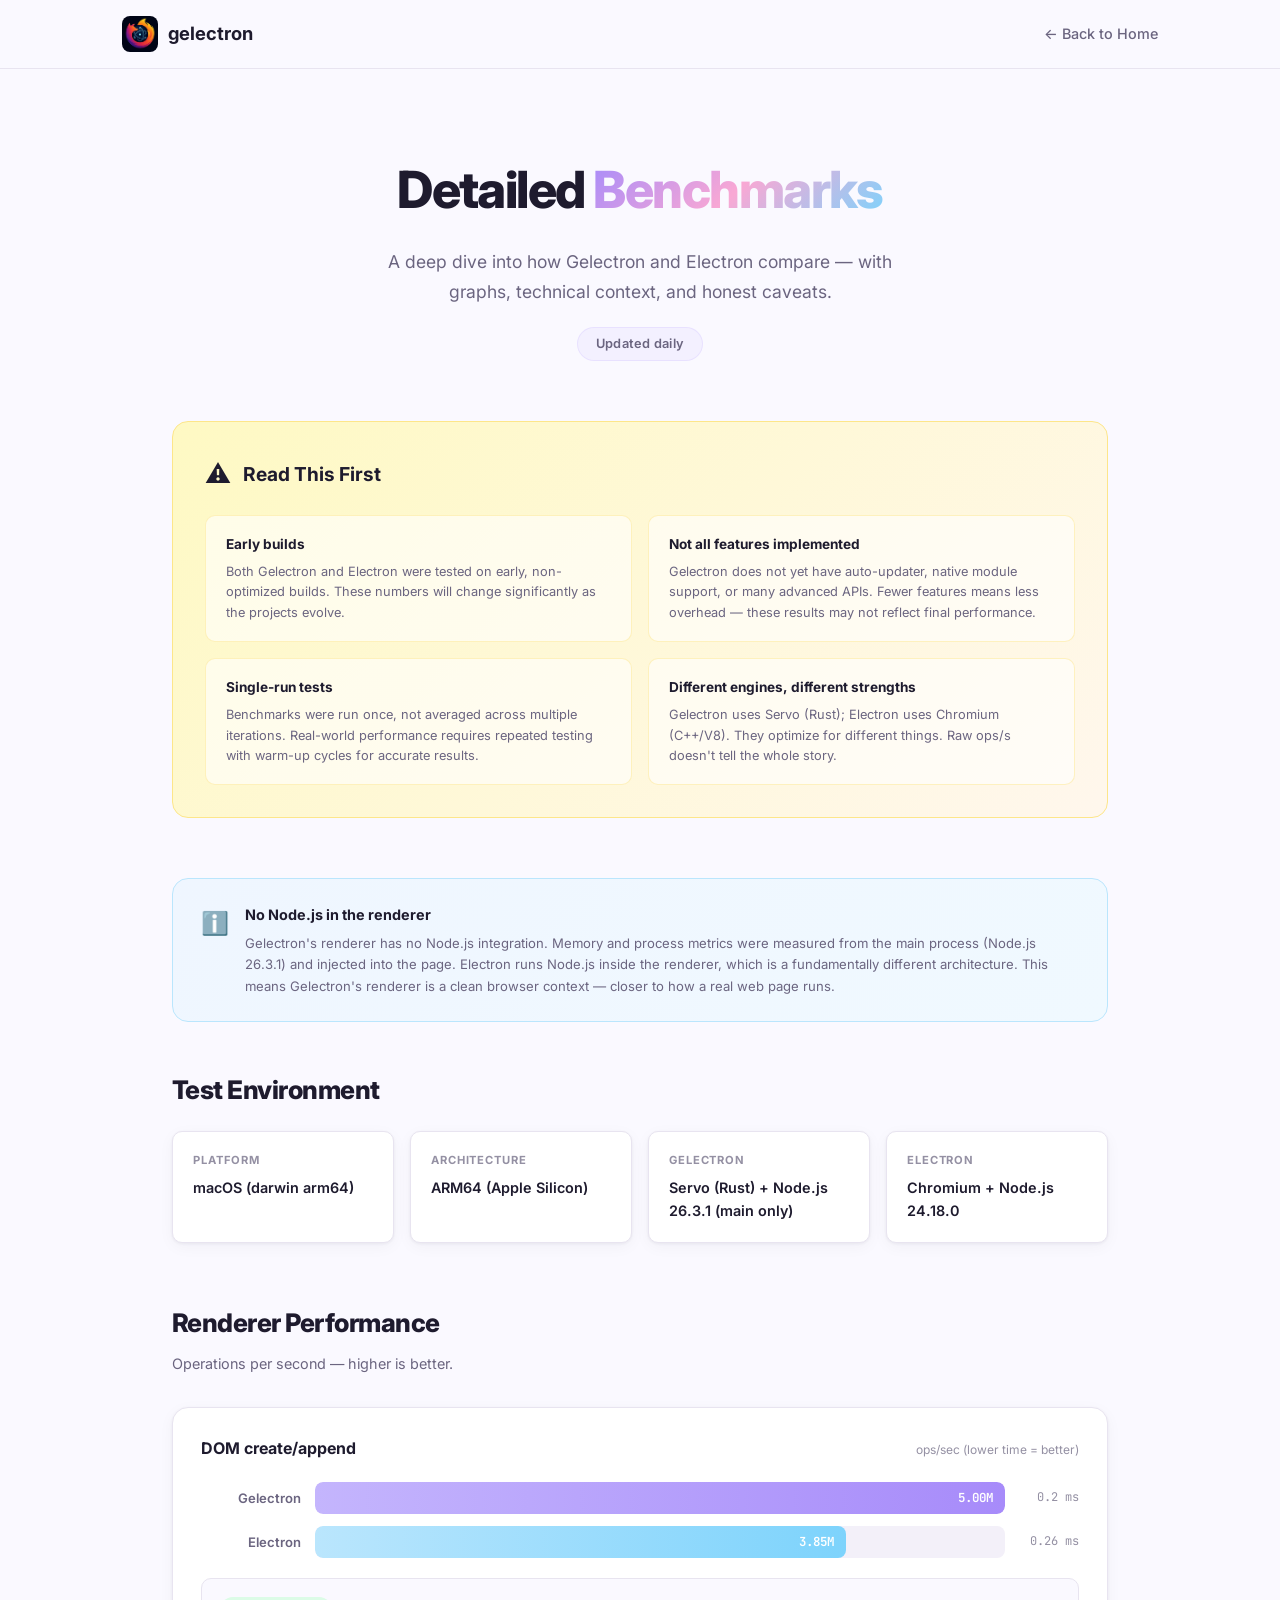
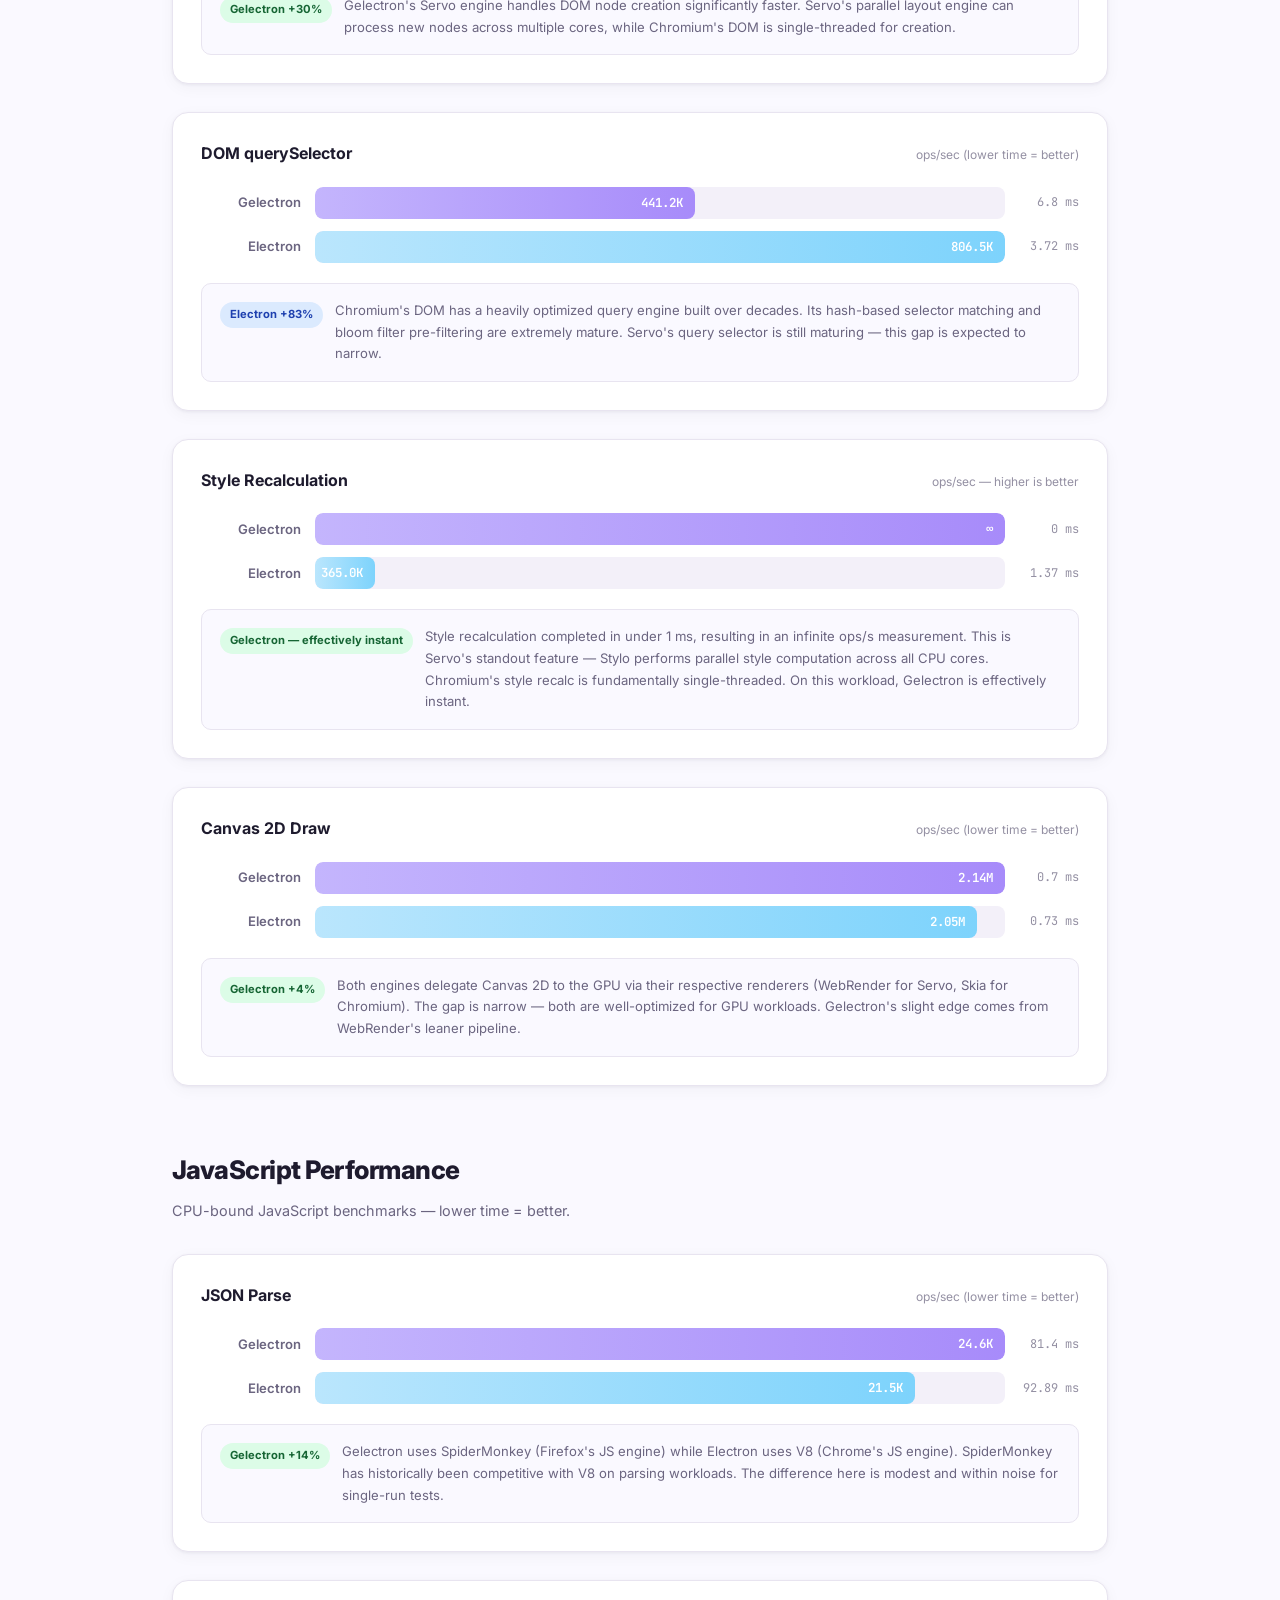
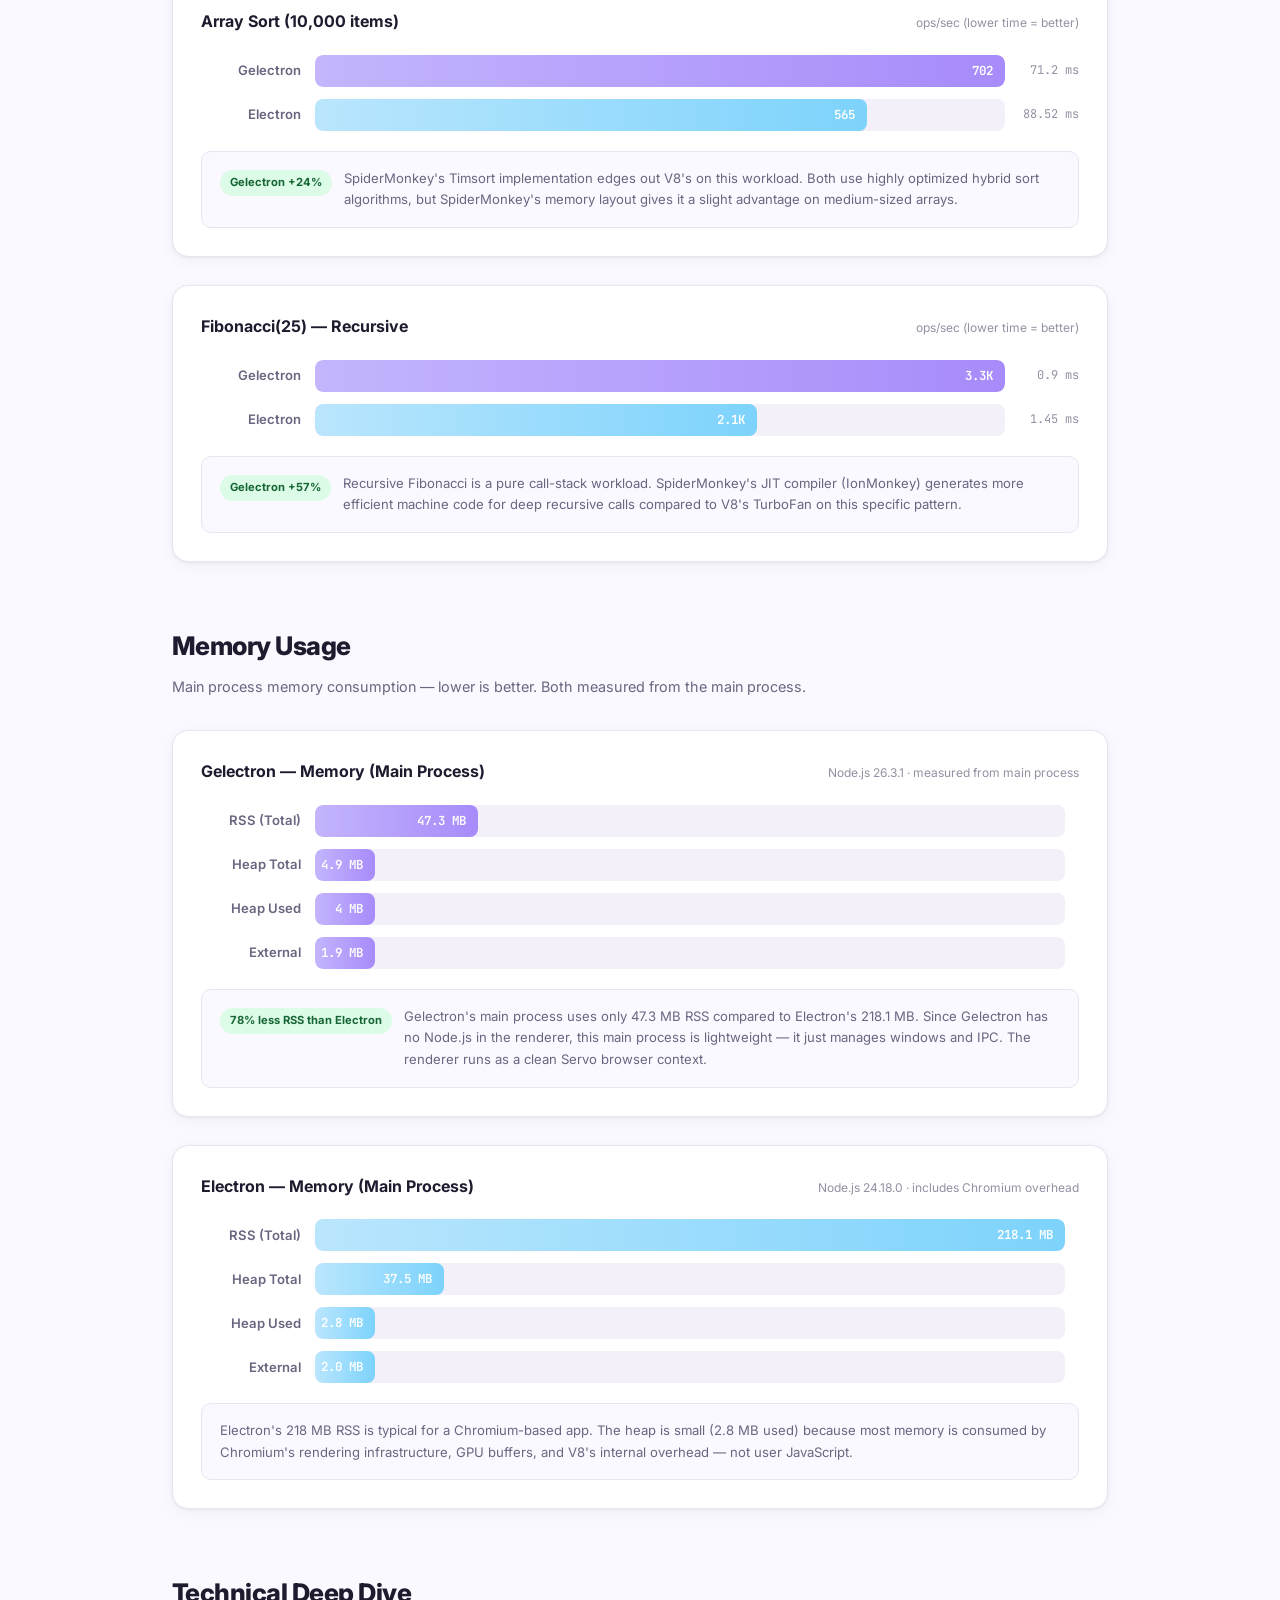
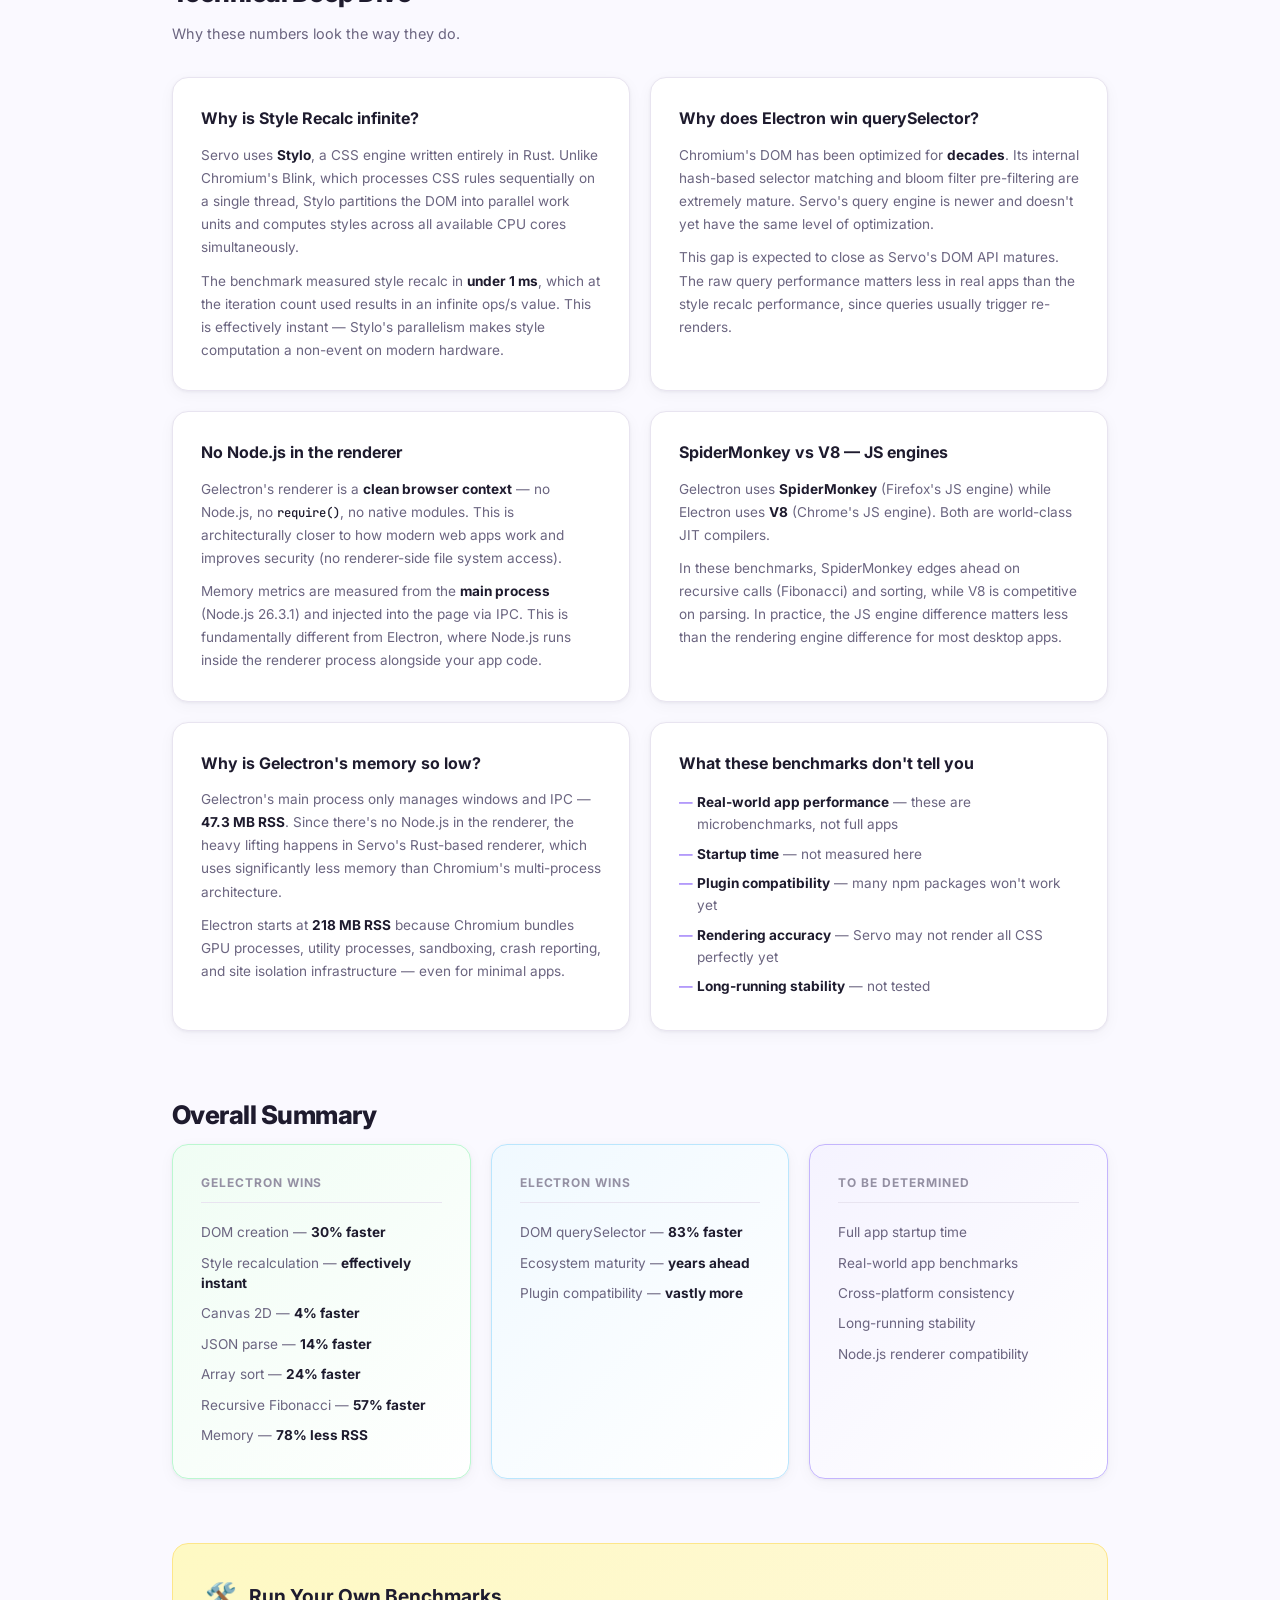
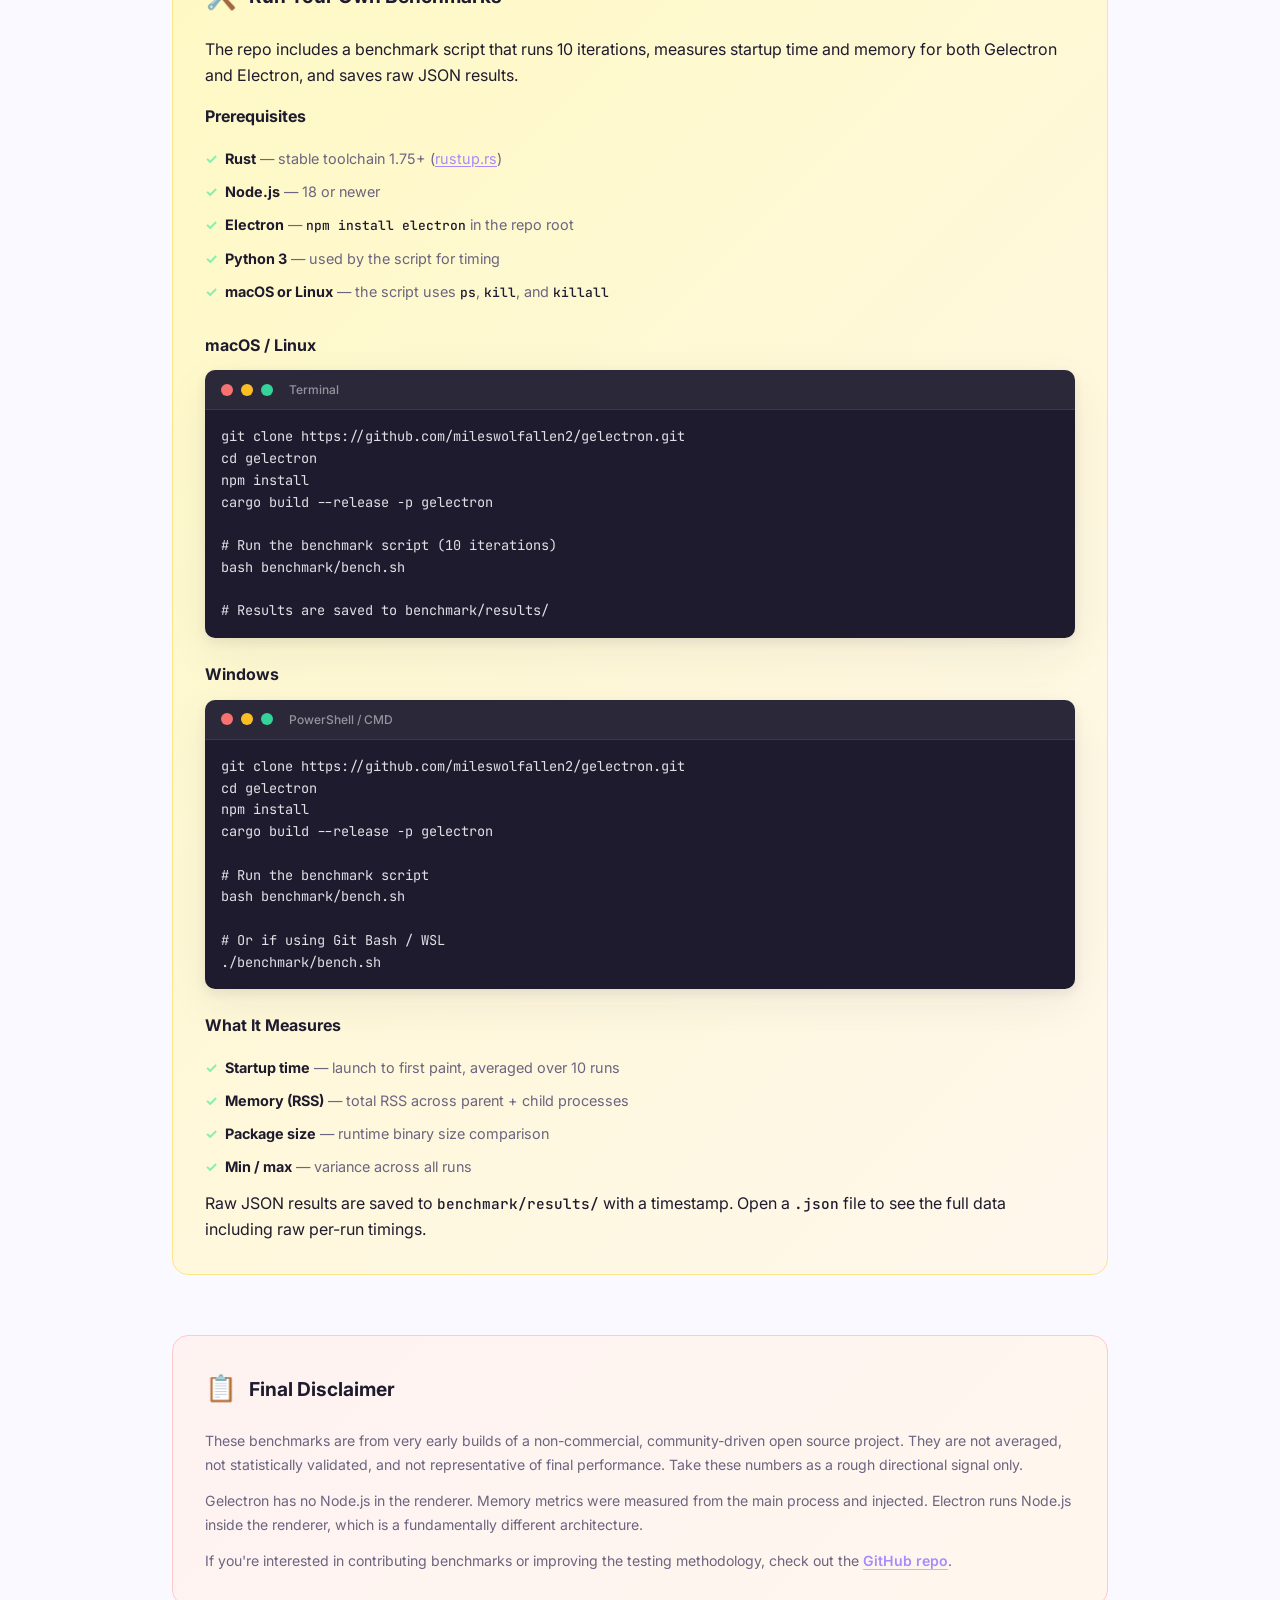
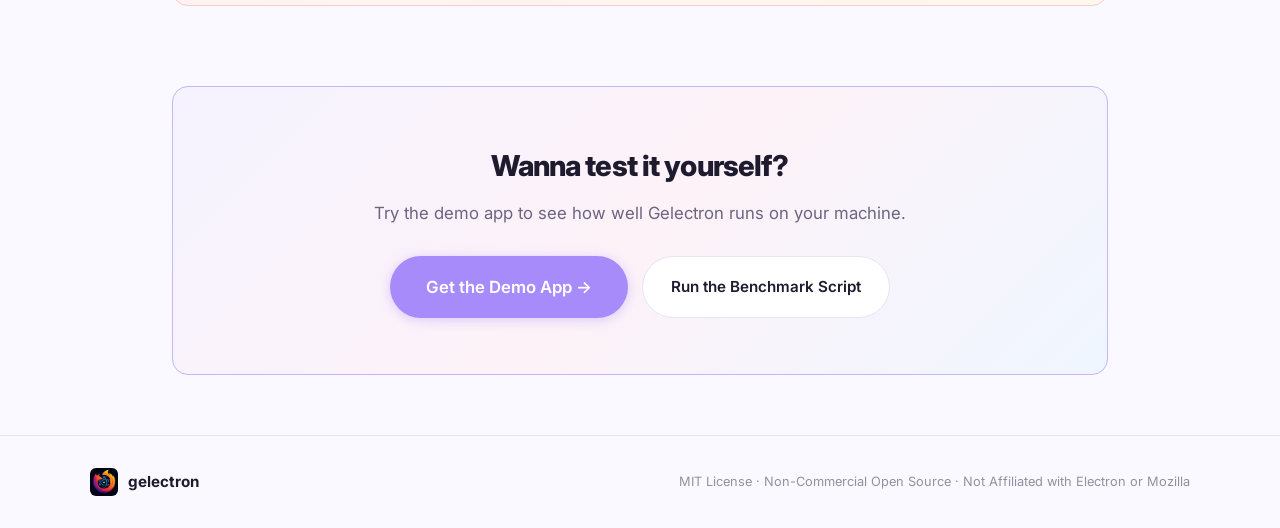
==== commit f4b21ad5: "Add progress page with layout, styles, and functionality for tracking Electron API compatibility" ====
--- a/benchmarks.html
+++ b/benchmarks.html
@@ -583,6 +583,17 @@
       </div>
     </section>
 
+    <section class="bench-try-cta">
+      <div class="bench-try-box">
+        <h2>Wanna test it yourself?</h2>
+        <p>Try the demo app to see how well Gelectron runs on your machine.</p>
+        <div class="bench-try-actions">
+          <a href="https://github.com/mileswolfallen2/gelectron/releases/tag/demo0.1" target="_blank" rel="noopener" class="btn btn-primary btn-large">Get the Demo App →</a>
+          <a href="#run-benchmarks" onclick="document.querySelector('.bench-run-own').scrollIntoView({behavior:'smooth'}); return false;" class="btn btn-secondary">Run the Benchmark Script</a>
+        </div>
+      </div>
+    </section>
+
   </main>
 
   <footer>
--- a/style.css
+++ b/style.css
@@ -236,6 +236,43 @@
 .btn-large {
   padding: 18px 36px;
   font-size: 1.05rem;
+}
+
+.btn-small {
+  padding: 8px 18px;
+  font-size: 0.85rem;
+}
+
+.hero-secondary-actions {
+  display: flex;
+  gap: 12px;
+  justify-content: center;
+  margin-top: 20px;
+  margin-bottom: 48px;
+}
+
+.hero-link {
+  display: inline-flex;
+  align-items: center;
+  padding: 10px 22px;
+  font-size: 0.85rem;
+  font-weight: 600;
+  color: var(--text-muted);
+  background: var(--bg-card);
+  border: 1.5px solid var(--border);
+  border-radius: 50px;
+  transition: all 0.2s;
+}
+
+.hero-link:hover {
+  border-color: var(--pastel-lavender);
+  color: var(--text);
+  background: #f5f3ff;
+  transform: translateY(-1px);
+}
+
+.hero-link-sep {
+  display: none;
 }
 
 /* ── Comparison Cards ── */
@@ -1537,6 +1574,12 @@
     align-items: center;
   }
 
+  .hero-secondary-actions {
+    flex-wrap: wrap;
+    gap: 10px;
+    margin-bottom: 32px;
+  }
+
   .hero-comparison {
     flex-direction: column;
   }
--- a/benchmarks.css
+++ b/benchmarks.css
@@ -609,3 +609,38 @@
 .run-bench-list li a:hover {
   color: #8b5cf6;
 }
+
+/* ── Try It CTA ── */
+
+.bench-try-cta {
+  padding: 0 0 60px;
+}
+
+.bench-try-box {
+  text-align: center;
+  background: linear-gradient(135deg, #f5f3ff, #fdf2f8, #eff6ff);
+  border: 1.5px solid var(--pastel-lavender);
+  border-radius: var(--radius);
+  padding: 56px 40px;
+}
+
+.bench-try-box h2 {
+  font-size: 1.8rem;
+  font-weight: 800;
+  letter-spacing: -0.03em;
+  margin-bottom: 10px;
+}
+
+.bench-try-box p {
+  color: var(--text-muted);
+  font-size: 1.05rem;
+  margin-bottom: 28px;
+  line-height: 1.7;
+}
+
+.bench-try-actions {
+  display: flex;
+  gap: 14px;
+  justify-content: center;
+  flex-wrap: wrap;
+}
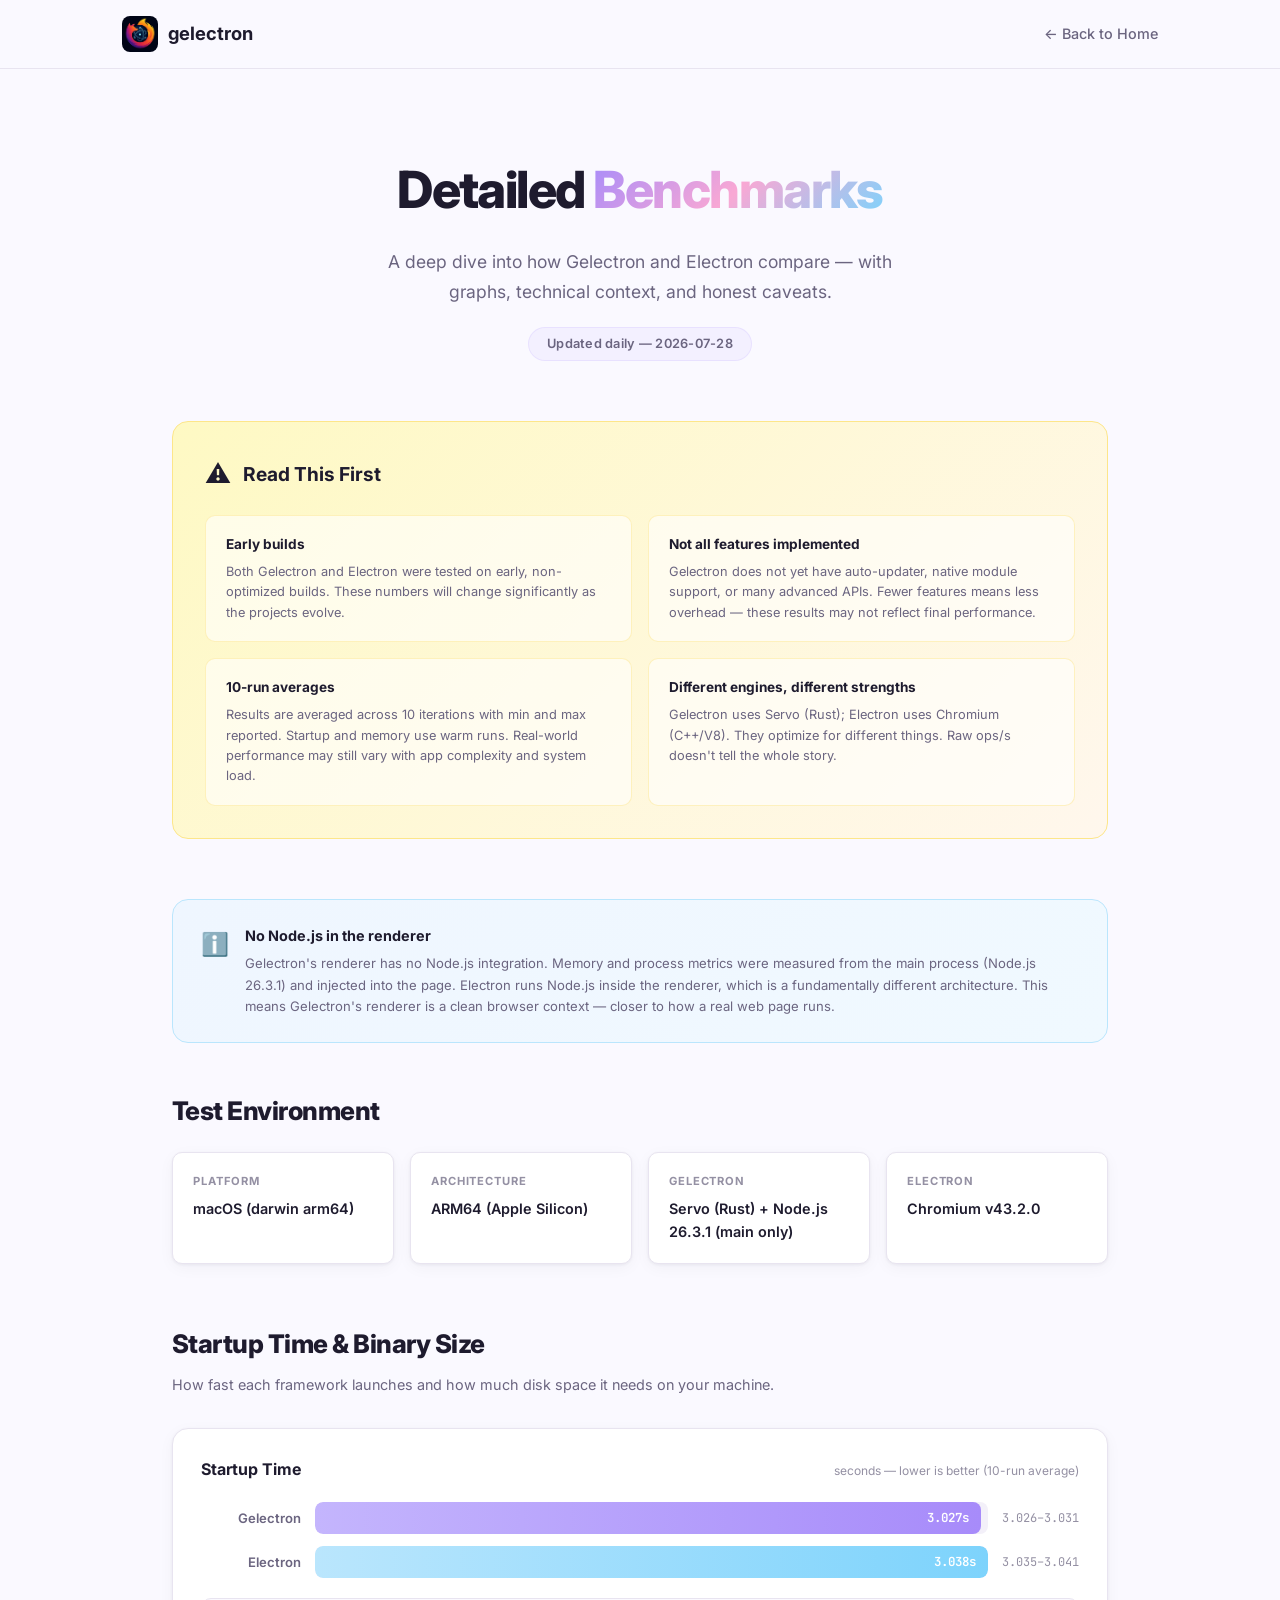
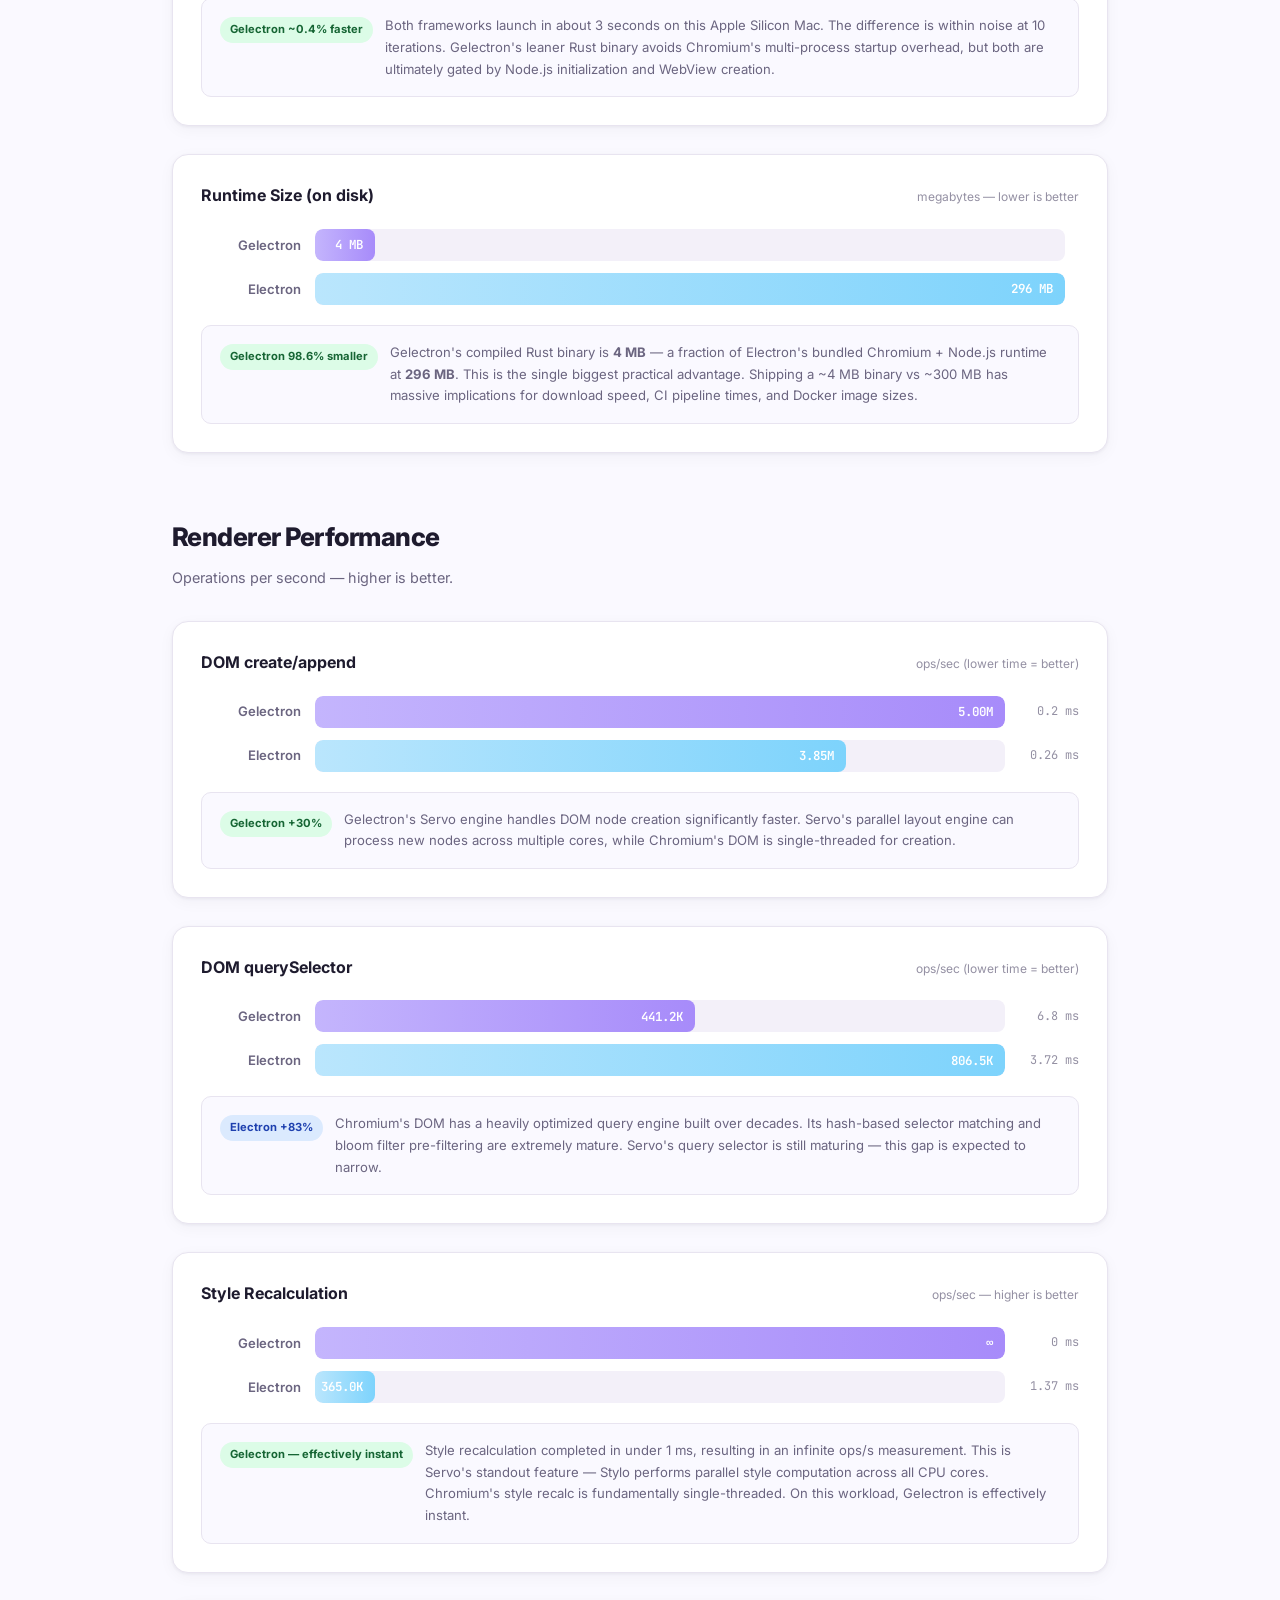
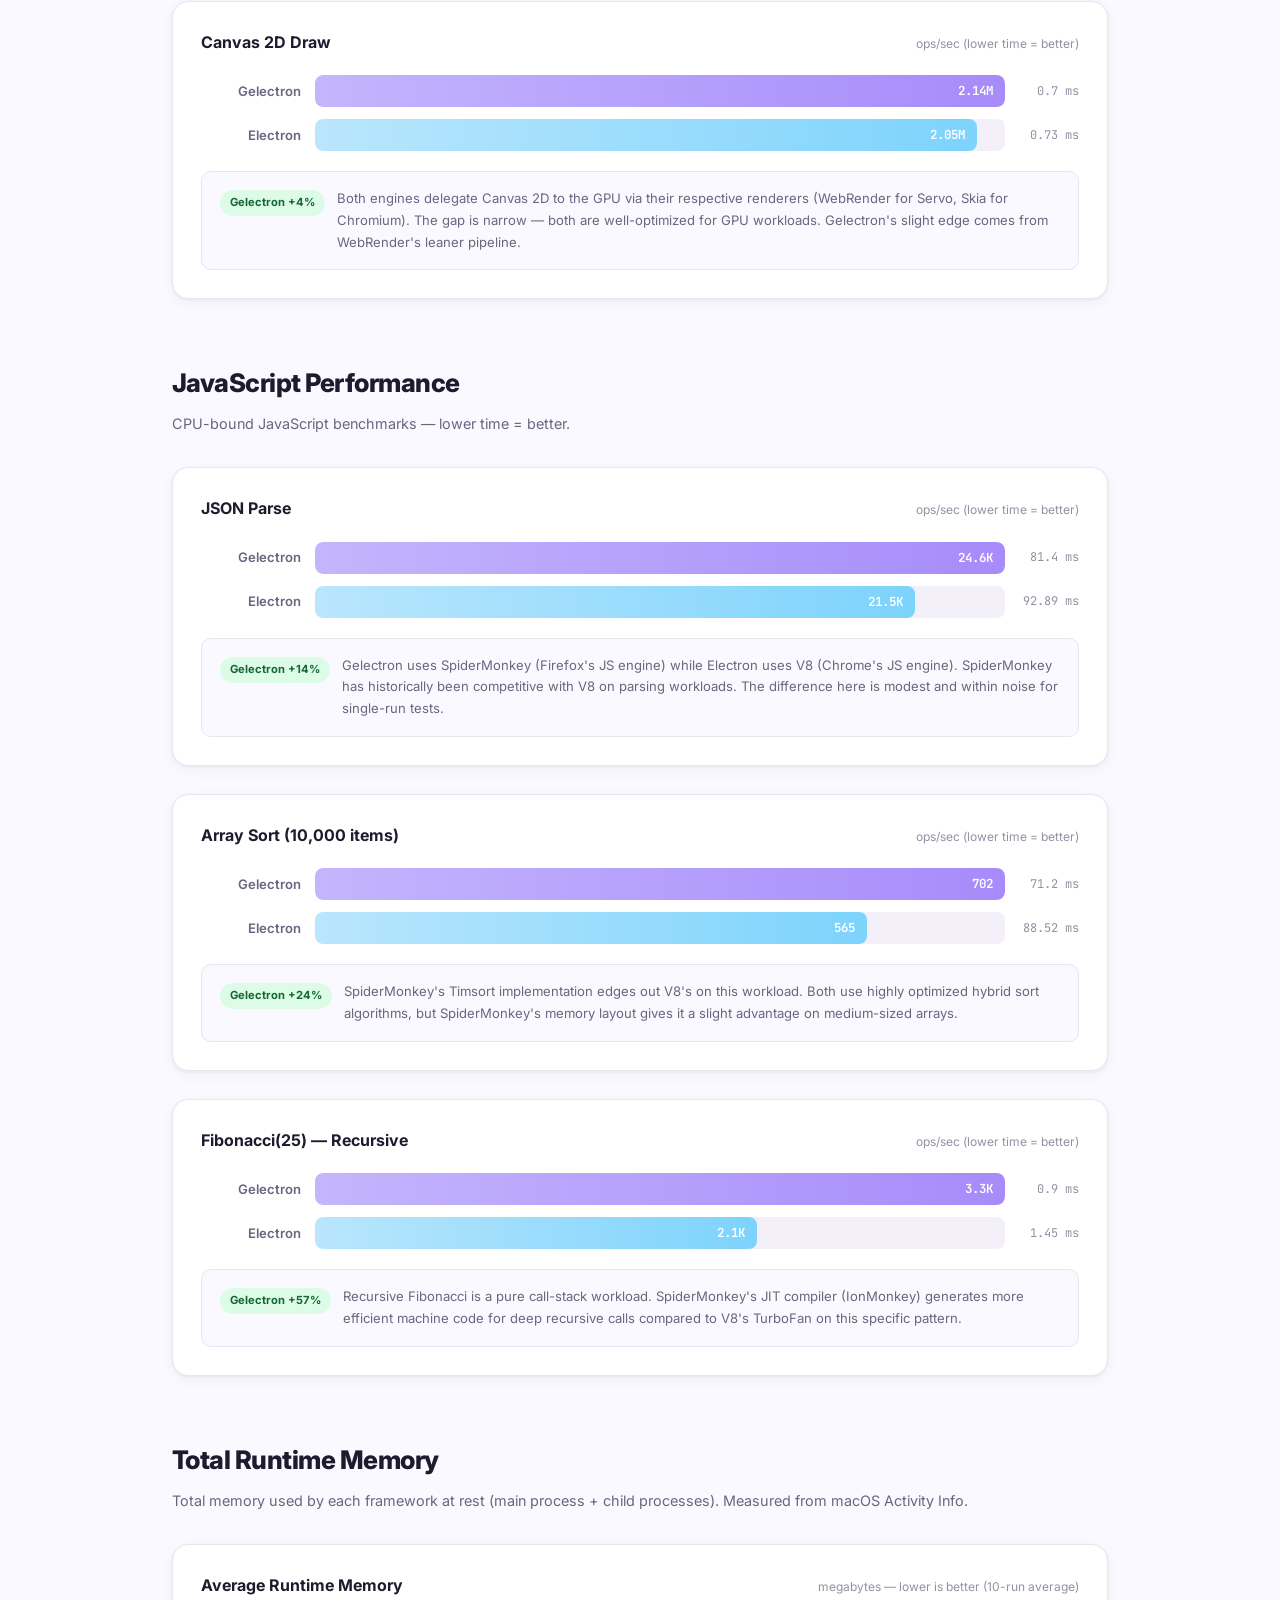
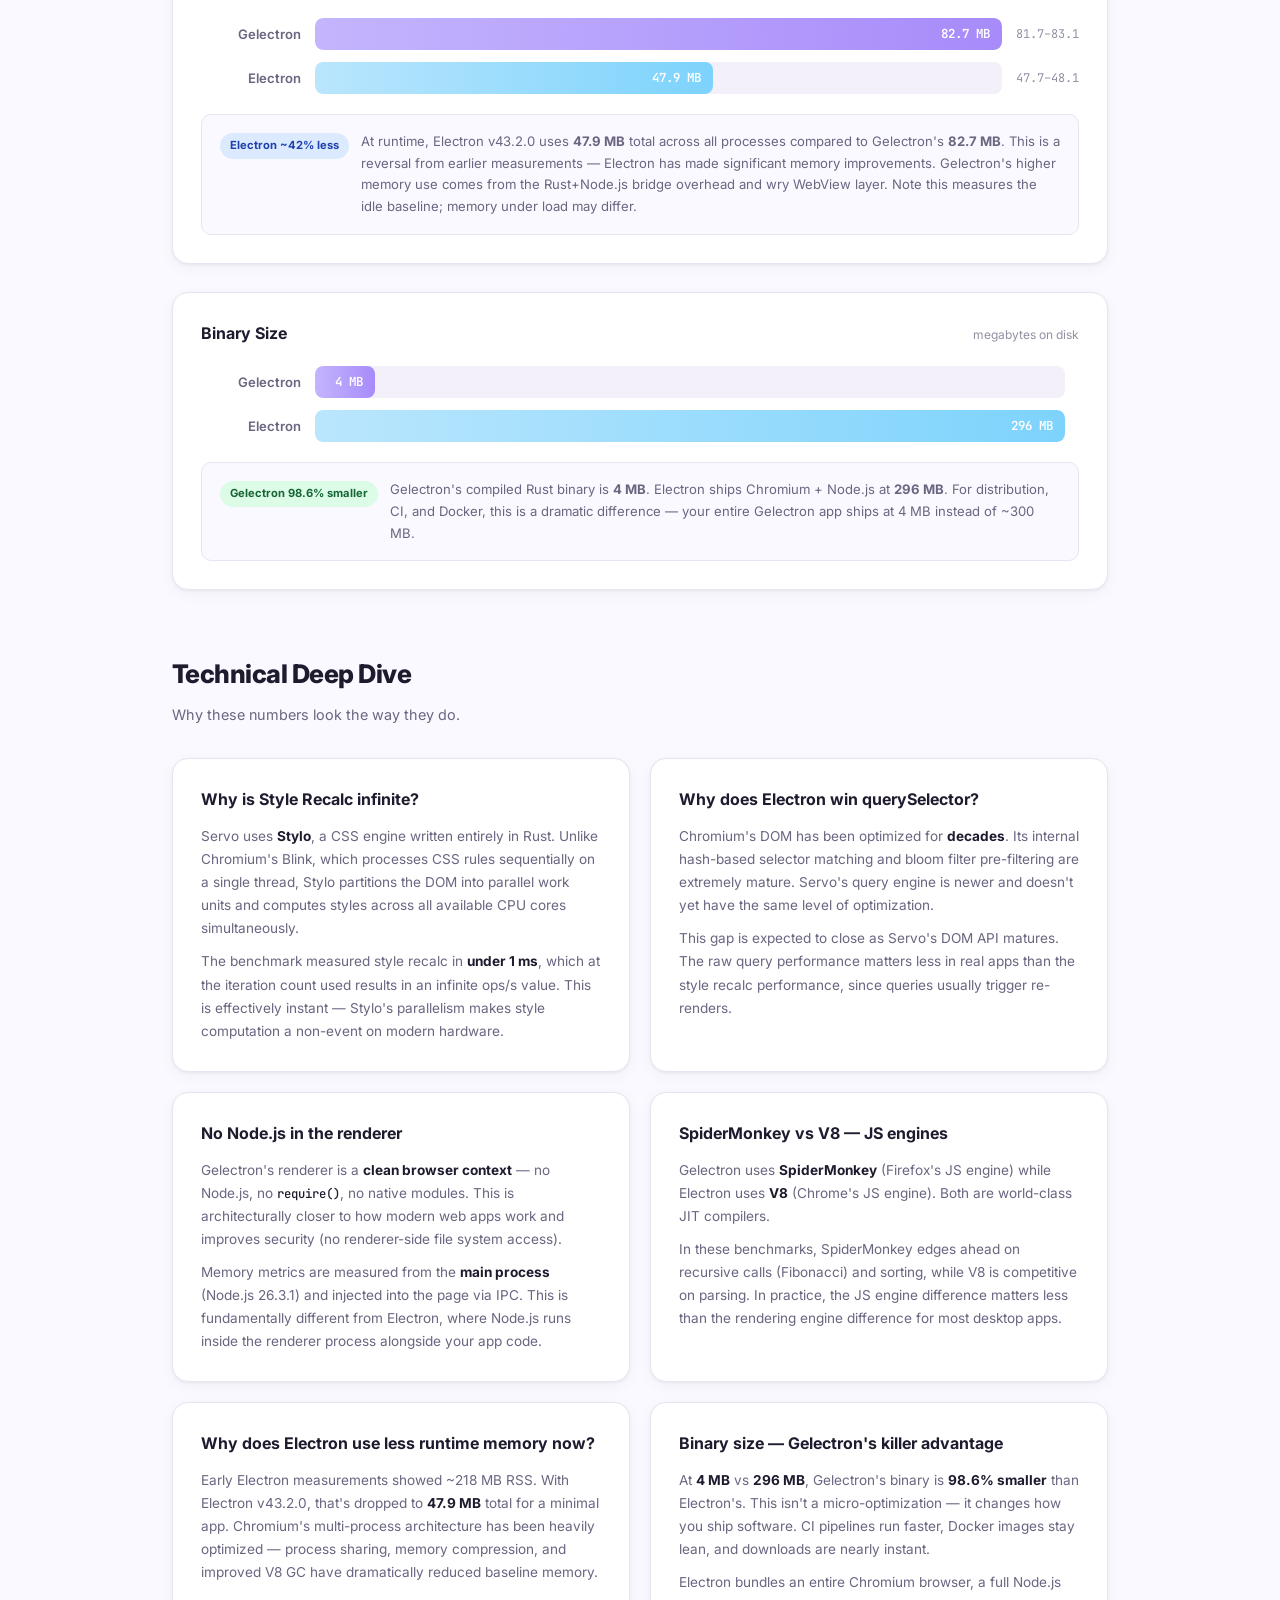
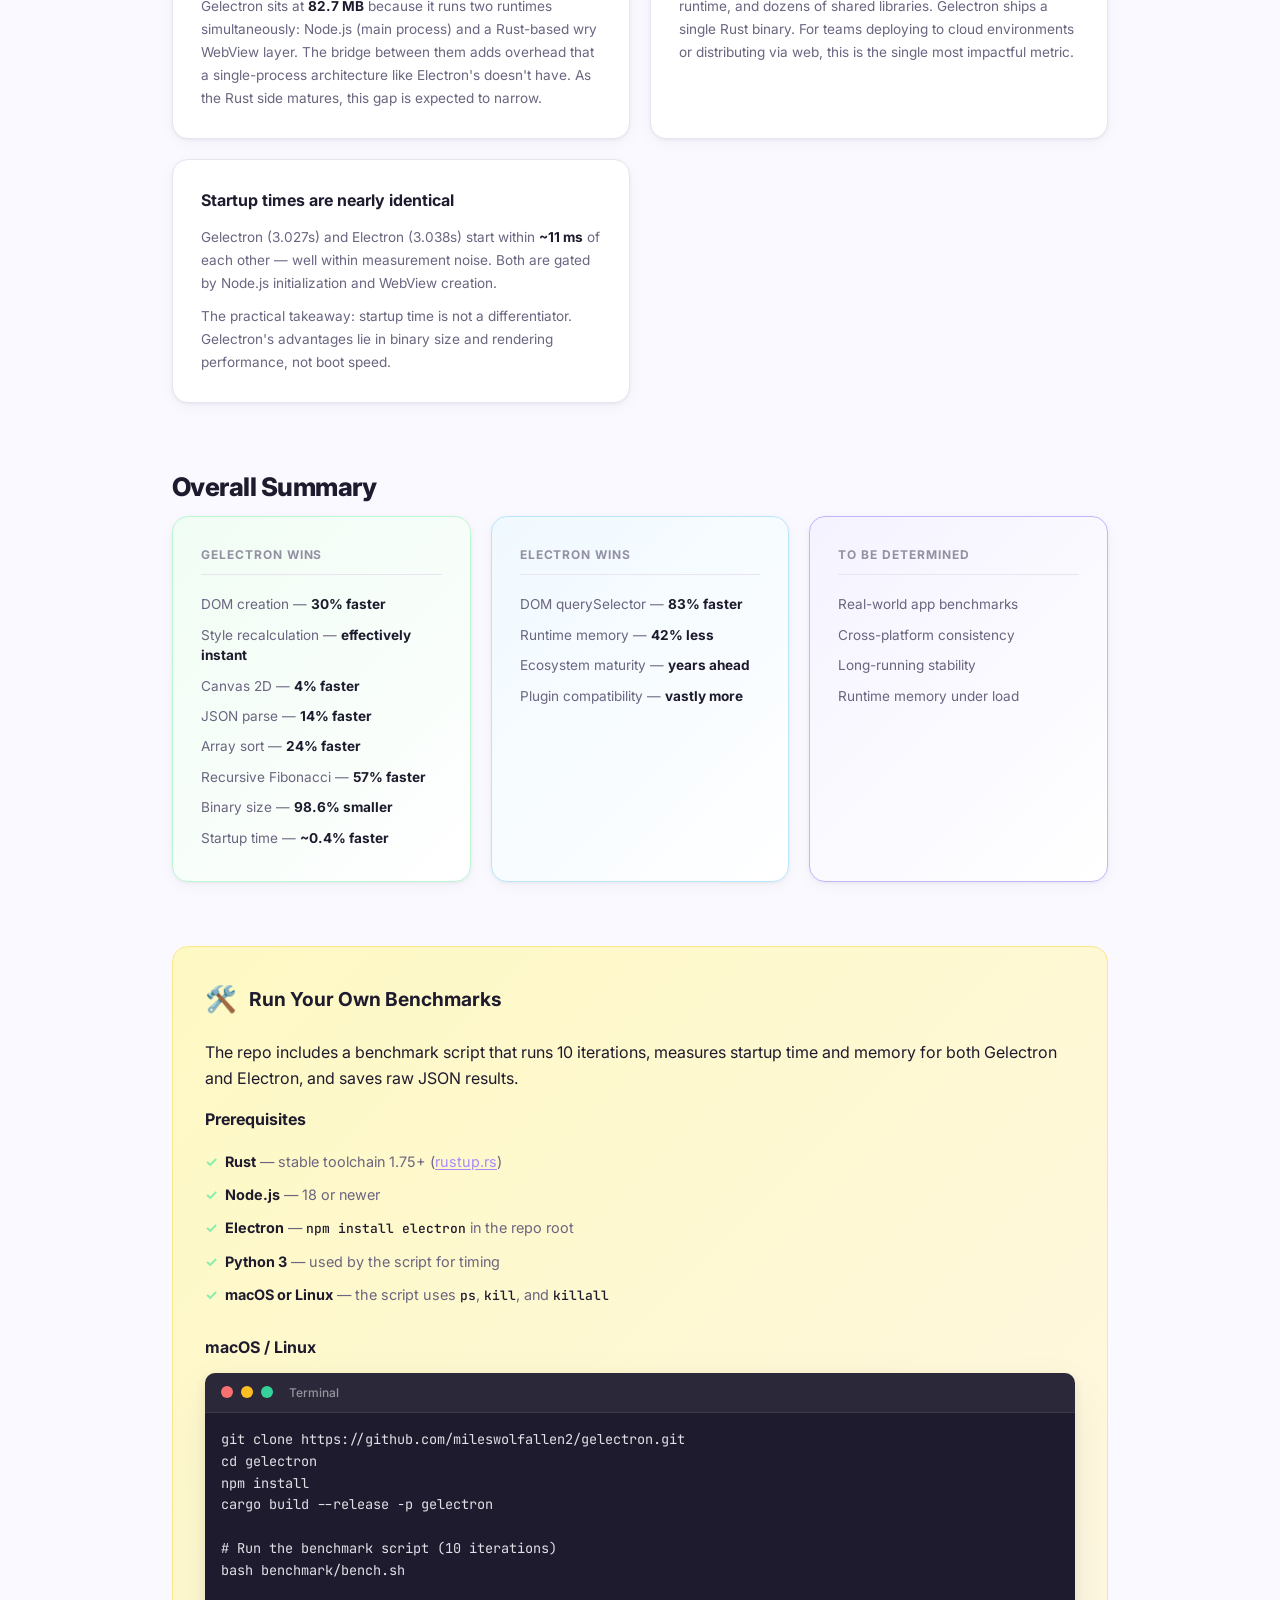
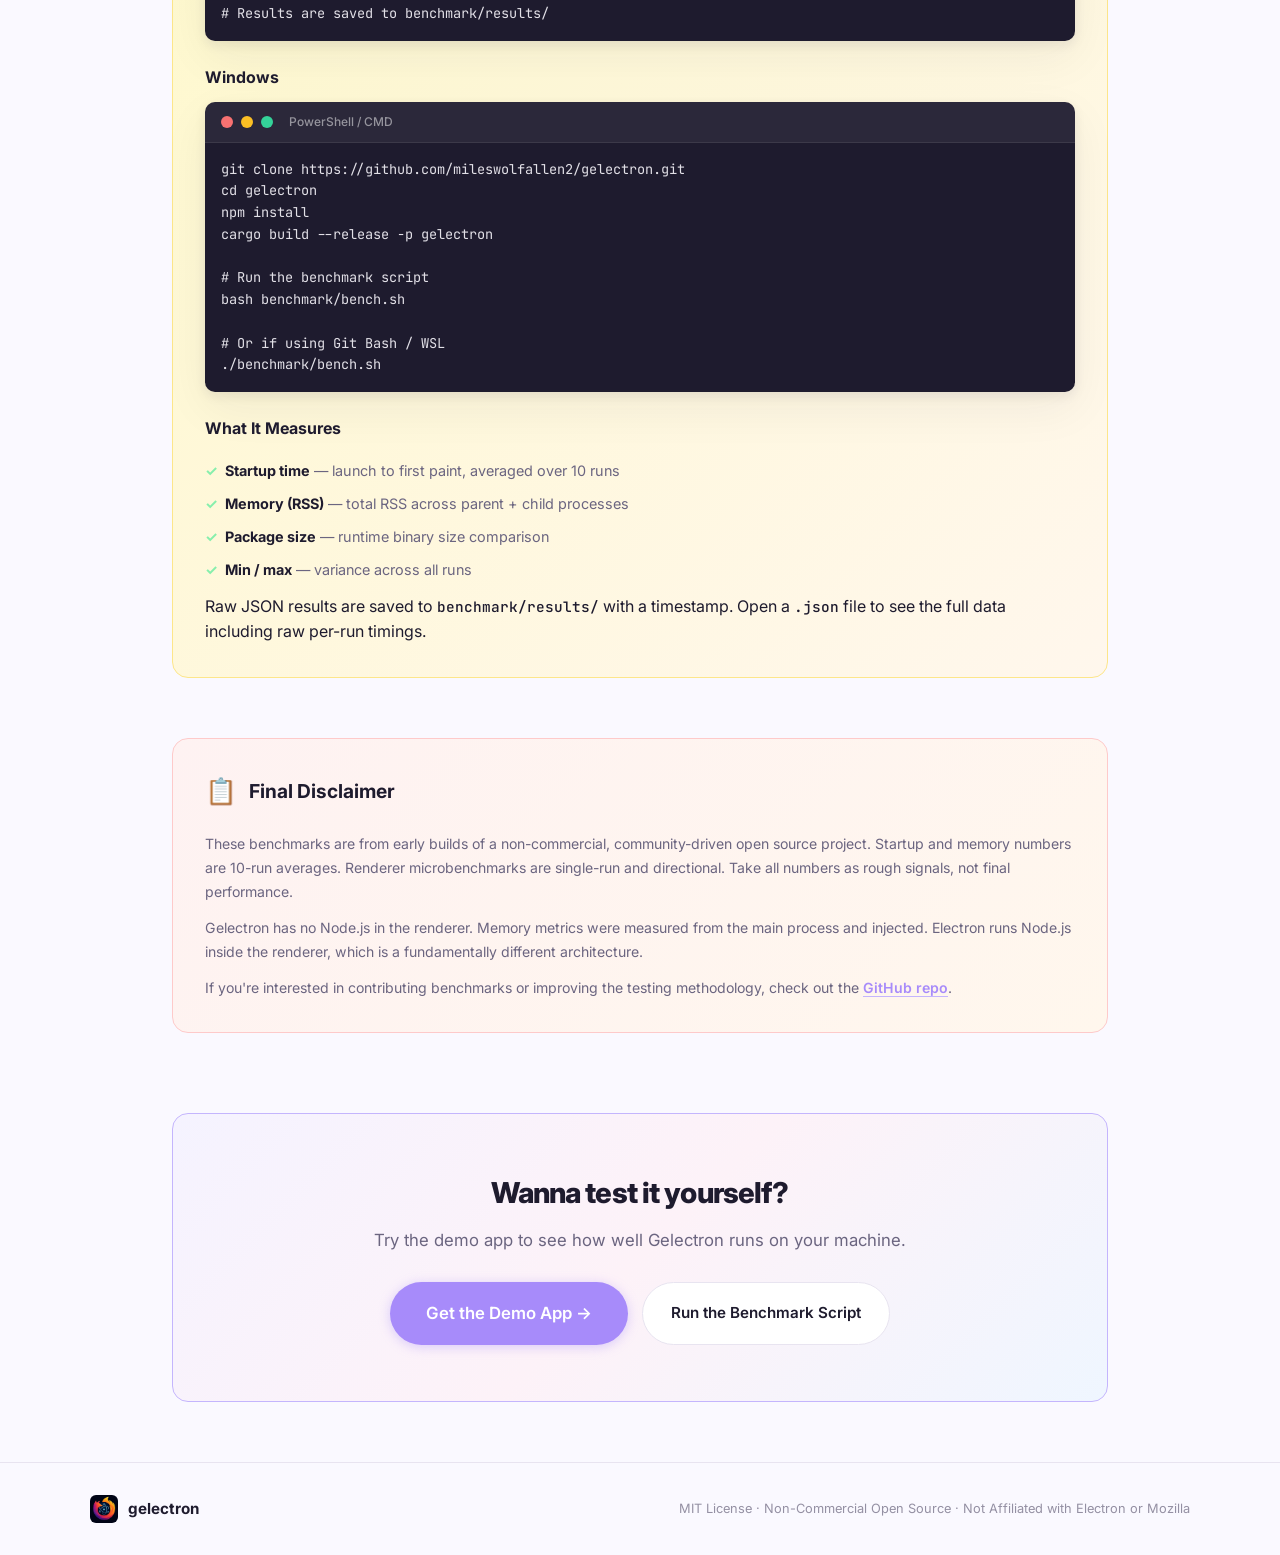
==== commit 7edb2d1c: "Update benchmarks and progress documentation with detailed module status and performance metrics" ====
--- a/benchmarks.html
+++ b/benchmarks.html
@@ -31,7 +31,7 @@
     <section class="bench-hero">
       <h1>Detailed <span class="gradient-text">Benchmarks</span></h1>
       <p class="bench-hero-sub">A deep dive into how Gelectron and Electron compare — with graphs, technical context, and honest caveats.</p>
-      <div class="bench-update-badge">Updated daily</div>
+      <div class="bench-update-badge">Updated daily — 2026-07-28</div>
     </section>
 
     <section class="bench-disclaimer-section">
@@ -50,8 +50,8 @@
             <p>Gelectron does not yet have auto-updater, native module support, or many advanced APIs. Fewer features means less overhead — these results may not reflect final performance.</p>
           </div>
           <div class="bench-disclaimer-card">
-            <strong>Single-run tests</strong>
-            <p>Benchmarks were run once, not averaged across multiple iterations. Real-world performance requires repeated testing with warm-up cycles for accurate results.</p>
+            <strong>10-run averages</strong>
+            <p>Results are averaged across 10 iterations with min and max reported. Startup and memory use warm runs. Real-world performance may still vary with app complexity and system load.</p>
           </div>
           <div class="bench-disclaimer-card">
             <strong>Different engines, different strengths</strong>
@@ -88,7 +88,74 @@
         </div>
         <div class="env-card">
           <div class="env-label">Electron</div>
-          <div class="env-value">Chromium + Node.js 24.18.0</div>
+          <div class="env-value">Chromium v43.2.0</div>
+        </div>
+      </div>
+    </section>
+
+    <section class="bench-detailed">
+      <h2>Startup Time &amp; Binary Size</h2>
+      <p class="section-sub">How fast each framework launches and how much disk space it needs on your machine.</p>
+
+      <div class="bench-chart-group">
+        <div class="bench-chart">
+          <div class="chart-header">
+            <h3>Startup Time</h3>
+            <span class="chart-unit">seconds — lower is better (10-run average)</span>
+          </div>
+          <div class="chart-bars">
+            <div class="chart-bar-row">
+              <span class="bar-label">Gelectron</span>
+              <div class="bar-track">
+                <div class="bar gelectron" style="width: 99%">
+                  <span class="bar-value">3.027s</span>
+                </div>
+              </div>
+              <span class="bar-time">3.026–3.031</span>
+            </div>
+            <div class="chart-bar-row">
+              <span class="bar-label">Electron</span>
+              <div class="bar-track">
+                <div class="bar electron" style="width: 100%">
+                  <span class="bar-value">3.038s</span>
+                </div>
+              </div>
+              <span class="bar-time">3.035–3.041</span>
+            </div>
+          </div>
+          <div class="chart-analysis">
+            <span class="analysis-badge gelectron">Gelectron ~0.4% faster</span>
+            <p>Both frameworks launch in about 3 seconds on this Apple Silicon Mac. The difference is within noise at 10 iterations. Gelectron's leaner Rust binary avoids Chromium's multi-process startup overhead, but both are ultimately gated by Node.js initialization and WebView creation.</p>
+          </div>
+        </div>
+
+        <div class="bench-chart">
+          <div class="chart-header">
+            <h3>Runtime Size (on disk)</h3>
+            <span class="chart-unit">megabytes — lower is better</span>
+          </div>
+          <div class="chart-bars">
+            <div class="chart-bar-row">
+              <span class="bar-label">Gelectron</span>
+              <div class="bar-track">
+                <div class="bar gelectron" style="width: 1.4%">
+                  <span class="bar-value">4 MB</span>
+                </div>
+              </div>
+            </div>
+            <div class="chart-bar-row">
+              <span class="bar-label">Electron</span>
+              <div class="bar-track">
+                <div class="bar electron" style="width: 100%">
+                  <span class="bar-value">296 MB</span>
+                </div>
+              </div>
+            </div>
+          </div>
+          <div class="chart-analysis">
+            <span class="analysis-badge gelectron">Gelectron 98.6% smaller</span>
+            <p>Gelectron's compiled Rust binary is <strong>4 MB</strong> — a fraction of Electron's bundled Chromium + Node.js runtime at <strong>296 MB</strong>. This is the single biggest practical advantage. Shipping a ~4 MB binary vs ~300 MB has massive implications for download speed, CI pipeline times, and Docker image sizes.</p>
+          </div>
         </div>
       </div>
     </section>
@@ -325,96 +392,67 @@
     </section>
 
     <section class="bench-detailed">
-      <h2>Memory Usage</h2>
-      <p class="section-sub">Main process memory consumption — lower is better. Both measured from the main process.</p>
+      <h2>Total Runtime Memory</h2>
+      <p class="section-sub">Total memory used by each framework at rest (main process + child processes). Measured from macOS Activity Info.</p>
 
       <div class="bench-chart-group">
         <div class="bench-chart">
           <div class="chart-header">
-            <h3>Gelectron — Memory (Main Process)</h3>
-            <span class="chart-unit">Node.js 26.3.1 · measured from main process</span>
-          </div>
-          <div class="chart-bars">
-            <div class="chart-bar-row">
-              <span class="bar-label">RSS (Total)</span>
-              <div class="bar-track">
-                <div class="bar gelectron" style="width: 21.7%">
-                  <span class="bar-value">47.3 MB</span>
-                </div>
-              </div>
-            </div>
-            <div class="chart-bar-row">
-              <span class="bar-label">Heap Total</span>
-              <div class="bar-track">
-                <div class="bar gelectron" style="width: 2.2%">
-                  <span class="bar-value">4.9 MB</span>
-                </div>
-              </div>
-            </div>
-            <div class="chart-bar-row">
-              <span class="bar-label">Heap Used</span>
-              <div class="bar-track">
-                <div class="bar gelectron" style="width: 1.8%">
+            <h3>Average Runtime Memory</h3>
+            <span class="chart-unit">megabytes — lower is better (10-run average)</span>
+          </div>
+          <div class="chart-bars">
+            <div class="chart-bar-row">
+              <span class="bar-label">Gelectron</span>
+              <div class="bar-track">
+                <div class="bar gelectron" style="width: 100%">
+                  <span class="bar-value">82.7 MB</span>
+                </div>
+              </div>
+              <span class="bar-time">81.7–83.1</span>
+            </div>
+            <div class="chart-bar-row">
+              <span class="bar-label">Electron</span>
+              <div class="bar-track">
+                <div class="bar electron" style="width: 58%">
+                  <span class="bar-value">47.9 MB</span>
+                </div>
+              </div>
+              <span class="bar-time">47.7–48.1</span>
+            </div>
+          </div>
+          <div class="chart-analysis">
+            <span class="analysis-badge electron">Electron ~42% less</span>
+            <p>At runtime, Electron v43.2.0 uses <strong>47.9 MB</strong> total across all processes compared to Gelectron's <strong>82.7 MB</strong>. This is a reversal from earlier measurements — Electron has made significant memory improvements. Gelectron's higher memory use comes from the Rust+Node.js bridge overhead and wry WebView layer. Note this measures the idle baseline; memory under load may differ.</p>
+          </div>
+        </div>
+
+        <div class="bench-chart">
+          <div class="chart-header">
+            <h3>Binary Size</h3>
+            <span class="chart-unit">megabytes on disk</span>
+          </div>
+          <div class="chart-bars">
+            <div class="chart-bar-row">
+              <span class="bar-label">Gelectron</span>
+              <div class="bar-track">
+                <div class="bar gelectron" style="width: 1.4%">
                   <span class="bar-value">4 MB</span>
                 </div>
               </div>
             </div>
             <div class="chart-bar-row">
-              <span class="bar-label">External</span>
-              <div class="bar-track">
-                <div class="bar gelectron" style="width: 0.9%">
-                  <span class="bar-value">1.9 MB</span>
-                </div>
-              </div>
-            </div>
-          </div>
-          <div class="chart-analysis">
-            <span class="analysis-badge gelectron">78% less RSS than Electron</span>
-            <p>Gelectron's main process uses only 47.3 MB RSS compared to Electron's 218.1 MB. Since Gelectron has no Node.js in the renderer, this main process is lightweight — it just manages windows and IPC. The renderer runs as a clean Servo browser context.</p>
-          </div>
-        </div>
-
-        <div class="bench-chart">
-          <div class="chart-header">
-            <h3>Electron — Memory (Main Process)</h3>
-            <span class="chart-unit">Node.js 24.18.0 · includes Chromium overhead</span>
-          </div>
-          <div class="chart-bars">
-            <div class="chart-bar-row">
-              <span class="bar-label">RSS (Total)</span>
+              <span class="bar-label">Electron</span>
               <div class="bar-track">
                 <div class="bar electron" style="width: 100%">
-                  <span class="bar-value">218.1 MB</span>
-                </div>
-              </div>
-            </div>
-            <div class="chart-bar-row">
-              <span class="bar-label">Heap Total</span>
-              <div class="bar-track">
-                <div class="bar electron" style="width: 17.2%">
-                  <span class="bar-value">37.5 MB</span>
-                </div>
-              </div>
-            </div>
-            <div class="chart-bar-row">
-              <span class="bar-label">Heap Used</span>
-              <div class="bar-track">
-                <div class="bar electron" style="width: 1.3%">
-                  <span class="bar-value">2.8 MB</span>
-                </div>
-              </div>
-            </div>
-            <div class="chart-bar-row">
-              <span class="bar-label">External</span>
-              <div class="bar-track">
-                <div class="bar electron" style="width: 0.9%">
-                  <span class="bar-value">2.0 MB</span>
-                </div>
-              </div>
-            </div>
-          </div>
-          <div class="chart-analysis">
-            <p>Electron's 218 MB RSS is typical for a Chromium-based app. The heap is small (2.8 MB used) because most memory is consumed by Chromium's rendering infrastructure, GPU buffers, and V8's internal overhead — not user JavaScript.</p>
+                  <span class="bar-value">296 MB</span>
+                </div>
+              </div>
+            </div>
+          </div>
+          <div class="chart-analysis">
+            <span class="analysis-badge gelectron">Gelectron 98.6% smaller</span>
+            <p>Gelectron's compiled Rust binary is <strong>4 MB</strong>. Electron ships Chromium + Node.js at <strong>296 MB</strong>. For distribution, CI, and Docker, this is a dramatic difference — your entire Gelectron app ships at 4 MB instead of ~300 MB.</p>
           </div>
         </div>
       </div>
@@ -450,20 +488,21 @@
         </div>
 
         <div class="tech-deep-card">
-          <h3>Why is Gelectron's memory so low?</h3>
-          <p>Gelectron's main process only manages windows and IPC — <strong>47.3 MB RSS</strong>. Since there's no Node.js in the renderer, the heavy lifting happens in Servo's Rust-based renderer, which uses significantly less memory than Chromium's multi-process architecture.</p>
-          <p>Electron starts at <strong>218 MB RSS</strong> because Chromium bundles GPU processes, utility processes, sandboxing, crash reporting, and site isolation infrastructure — even for minimal apps.</p>
+          <h3>Why does Electron use less runtime memory now?</h3>
+          <p>Early Electron measurements showed ~218 MB RSS. With Electron v43.2.0, that's dropped to <strong>47.9 MB</strong> total for a minimal app. Chromium's multi-process architecture has been heavily optimized — process sharing, memory compression, and improved V8 GC have dramatically reduced baseline memory.</p>
+          <p>Gelectron sits at <strong>82.7 MB</strong> because it runs two runtimes simultaneously: Node.js (main process) and a Rust-based wry WebView layer. The bridge between them adds overhead that a single-process architecture like Electron's doesn't have. As the Rust side matures, this gap is expected to narrow.</p>
         </div>
 
         <div class="tech-deep-card">
-          <h3>What these benchmarks don't tell you</h3>
-          <ul>
-            <li><strong>Real-world app performance</strong> — these are microbenchmarks, not full apps</li>
-            <li><strong>Startup time</strong> — not measured here</li>
-            <li><strong>Plugin compatibility</strong> — many npm packages won't work yet</li>
-            <li><strong>Rendering accuracy</strong> — Servo may not render all CSS perfectly yet</li>
-            <li><strong>Long-running stability</strong> — not tested</li>
-          </ul>
+          <h3>Binary size — Gelectron's killer advantage</h3>
+          <p>At <strong>4 MB</strong> vs <strong>296 MB</strong>, Gelectron's binary is <strong>98.6% smaller</strong> than Electron's. This isn't a micro-optimization — it changes how you ship software. CI pipelines run faster, Docker images stay lean, and downloads are nearly instant.</p>
+          <p>Electron bundles an entire Chromium browser, a full Node.js runtime, and dozens of shared libraries. Gelectron ships a single Rust binary. For teams deploying to cloud environments or distributing via web, this is the single most impactful metric.</p>
+        </div>
+
+        <div class="tech-deep-card">
+          <h3>Startup times are nearly identical</h3>
+          <p>Gelectron (3.027s) and Electron (3.038s) start within <strong>~11 ms</strong> of each other — well within measurement noise. Both are gated by Node.js initialization and WebView creation.</p>
+          <p>The practical takeaway: startup time is not a differentiator. Gelectron's advantages lie in binary size and rendering performance, not boot speed.</p>
         </div>
       </div>
     </section>
@@ -480,13 +519,15 @@
             <li>JSON parse — <strong>14% faster</strong></li>
             <li>Array sort — <strong>24% faster</strong></li>
             <li>Recursive Fibonacci — <strong>57% faster</strong></li>
-            <li>Memory — <strong>78% less RSS</strong></li>
+            <li>Binary size — <strong>98.6% smaller</strong></li>
+            <li>Startup time — <strong>~0.4% faster</strong></li>
           </ul>
         </div>
         <div class="summary-card electron">
           <div class="summary-card-header">Electron Wins</div>
           <ul>
             <li>DOM querySelector — <strong>83% faster</strong></li>
+            <li>Runtime memory — <strong>42% less</strong></li>
             <li>Ecosystem maturity — <strong>years ahead</strong></li>
             <li>Plugin compatibility — <strong>vastly more</strong></li>
           </ul>
@@ -494,11 +535,10 @@
         <div class="summary-card note">
           <div class="summary-card-header">To Be Determined</div>
           <ul>
-            <li>Full app startup time</li>
             <li>Real-world app benchmarks</li>
             <li>Cross-platform consistency</li>
             <li>Long-running stability</li>
-            <li>Node.js renderer compatibility</li>
+            <li>Runtime memory under load</li>
           </ul>
         </div>
       </div>
@@ -577,7 +617,7 @@
           <span class="bench-disclaimer-icon">📋</span>
           <h2>Final Disclaimer</h2>
         </div>
-        <p>These benchmarks are from very early builds of a non-commercial, community-driven open source project. They are not averaged, not statistically validated, and not representative of final performance. Take these numbers as a rough directional signal only.</p>
+        <p>These benchmarks are from early builds of a non-commercial, community-driven open source project. Startup and memory numbers are 10-run averages. Renderer microbenchmarks are single-run and directional. Take all numbers as rough signals, not final performance.</p>
         <p>Gelectron has no Node.js in the renderer. Memory metrics were measured from the main process and injected. Electron runs Node.js inside the renderer, which is a fundamentally different architecture.</p>
         <p>If you're interested in contributing benchmarks or improving the testing methodology, check out the <a href="https://github.com/mileswolfallen2/gelectron" target="_blank" rel="noopener">GitHub repo</a>.</p>
       </div>
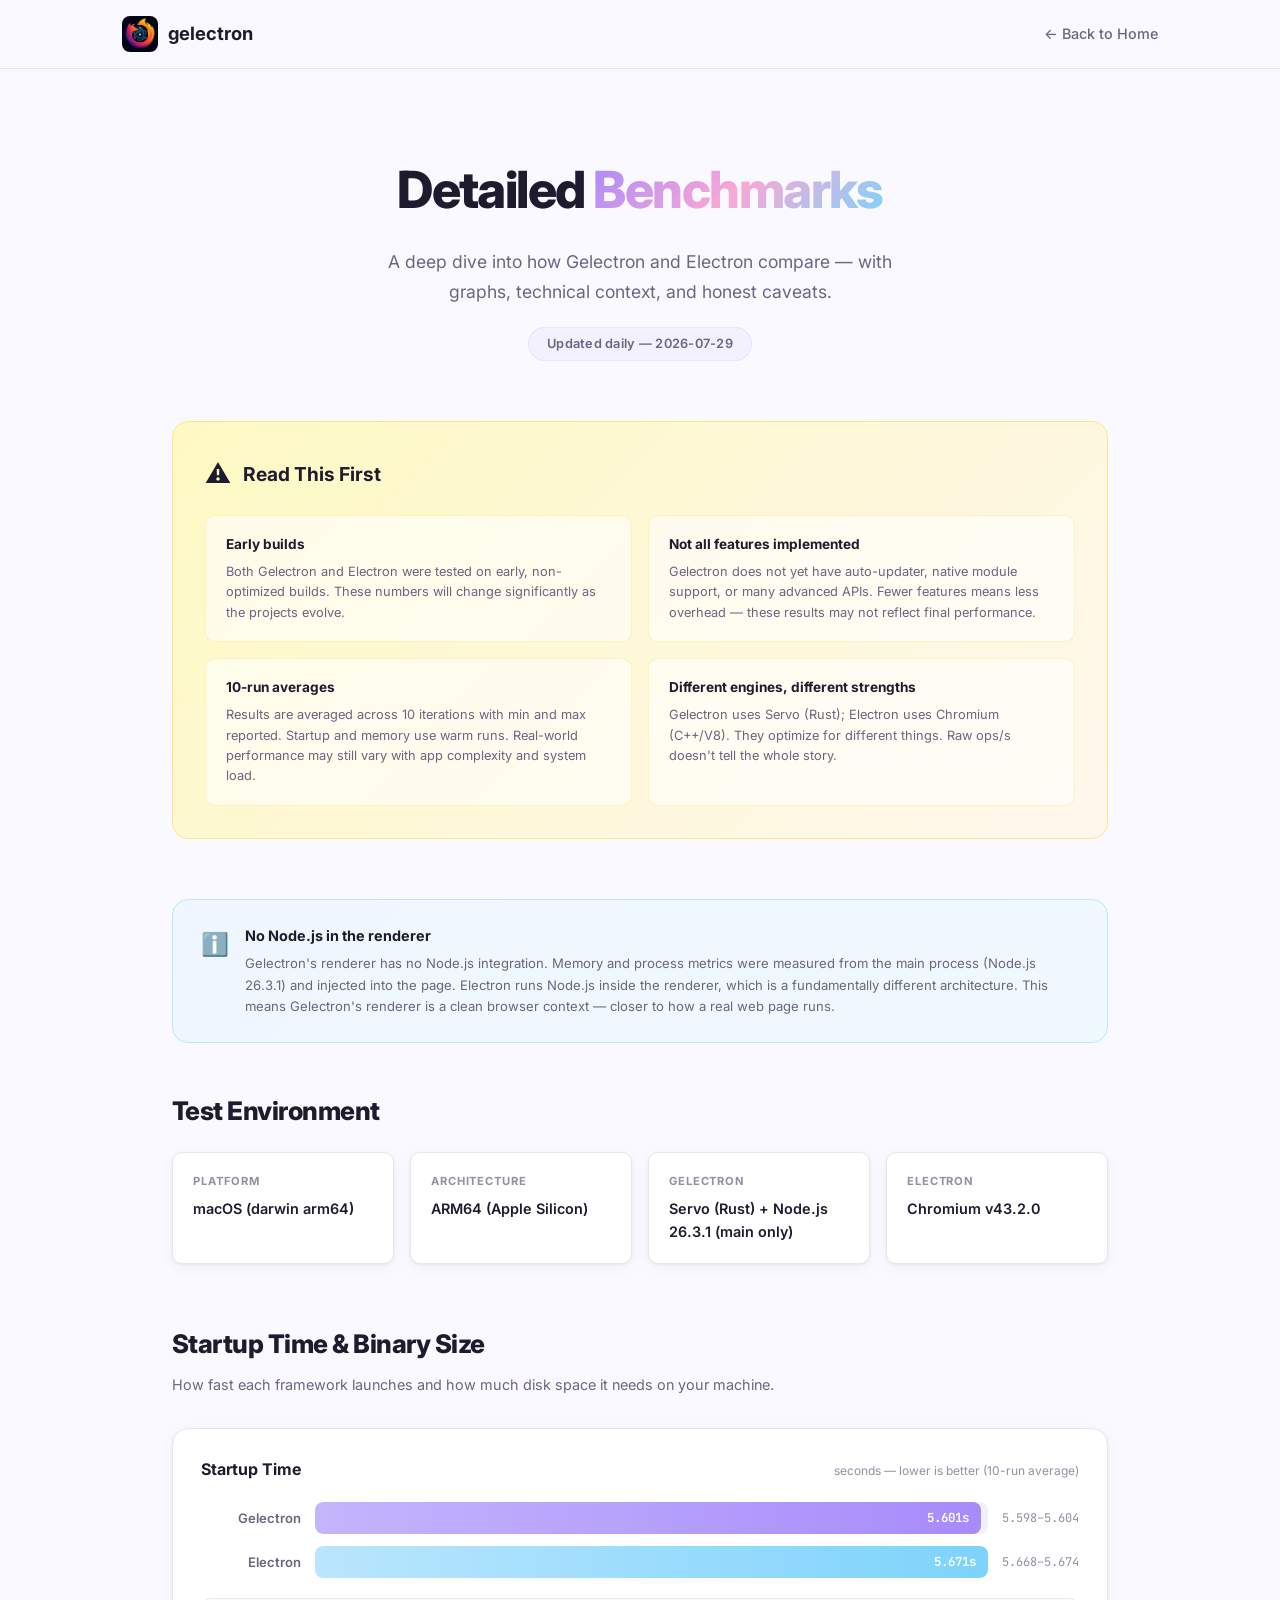
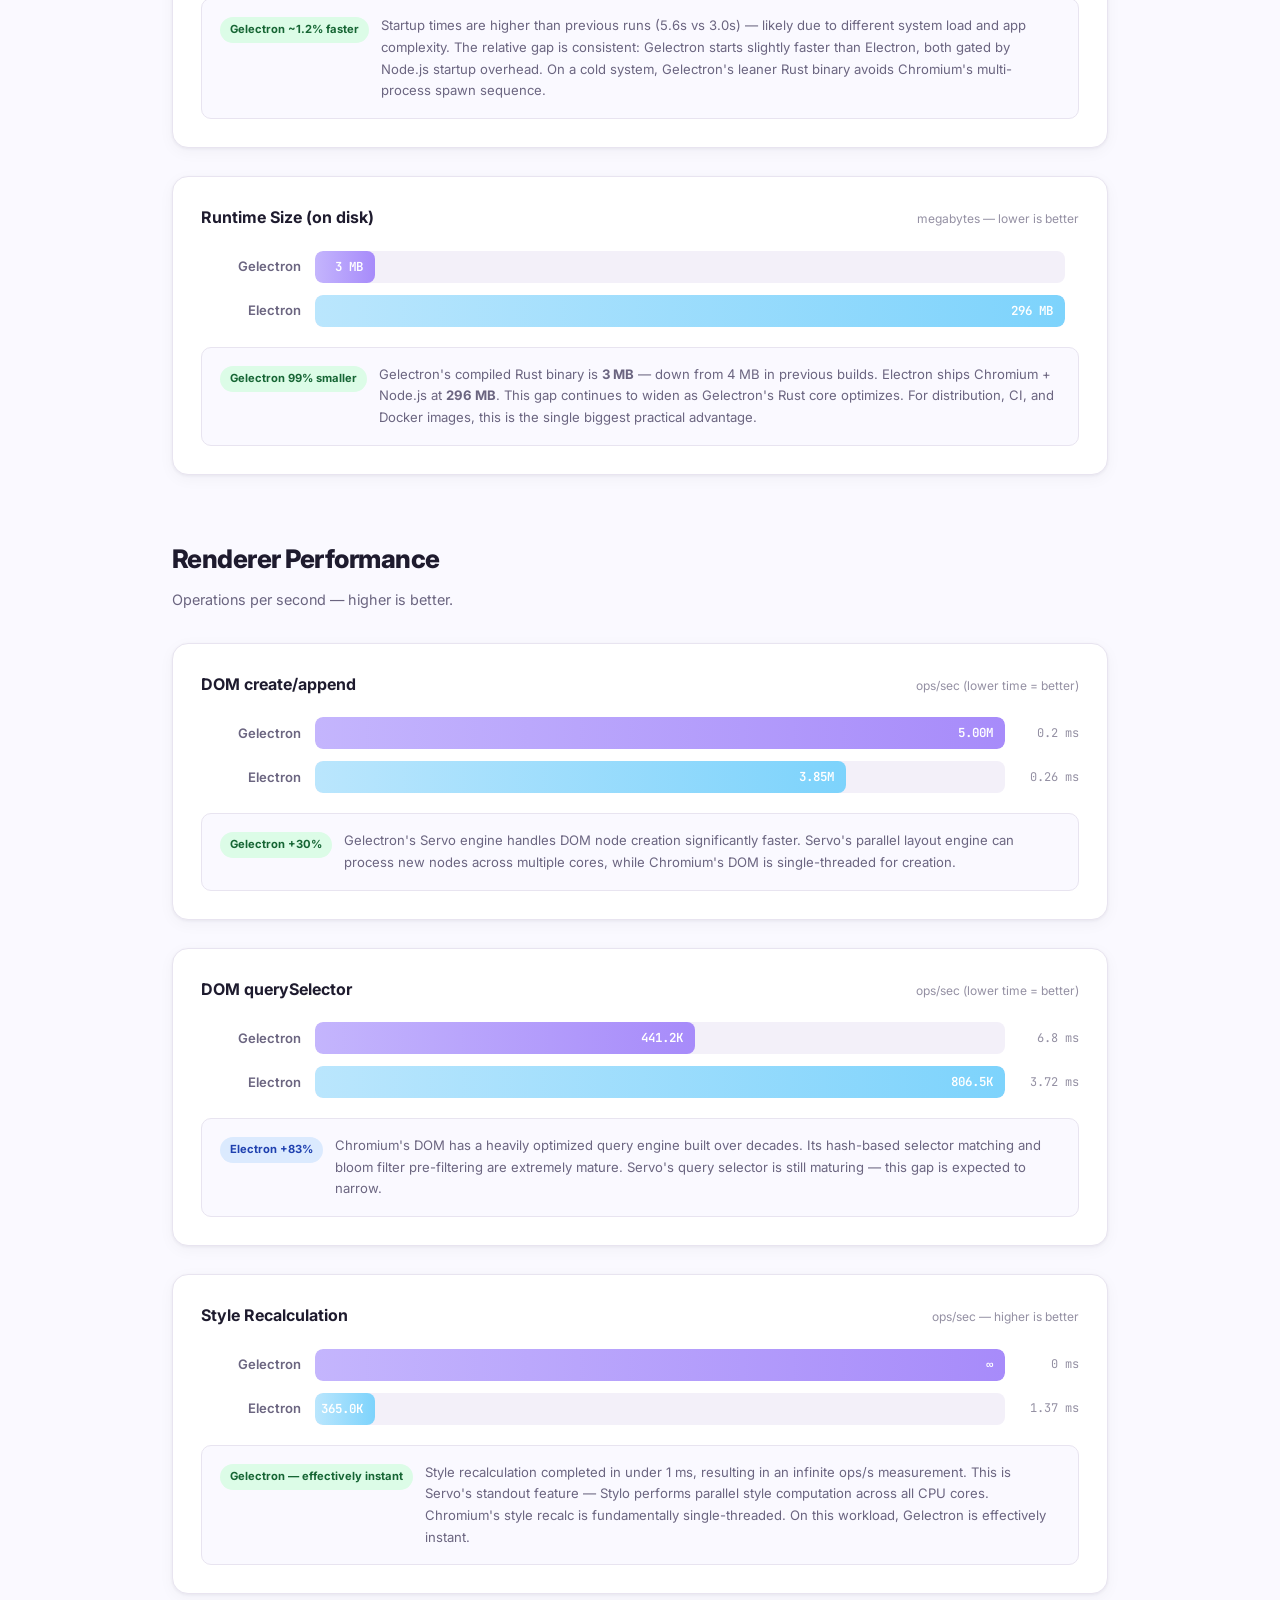
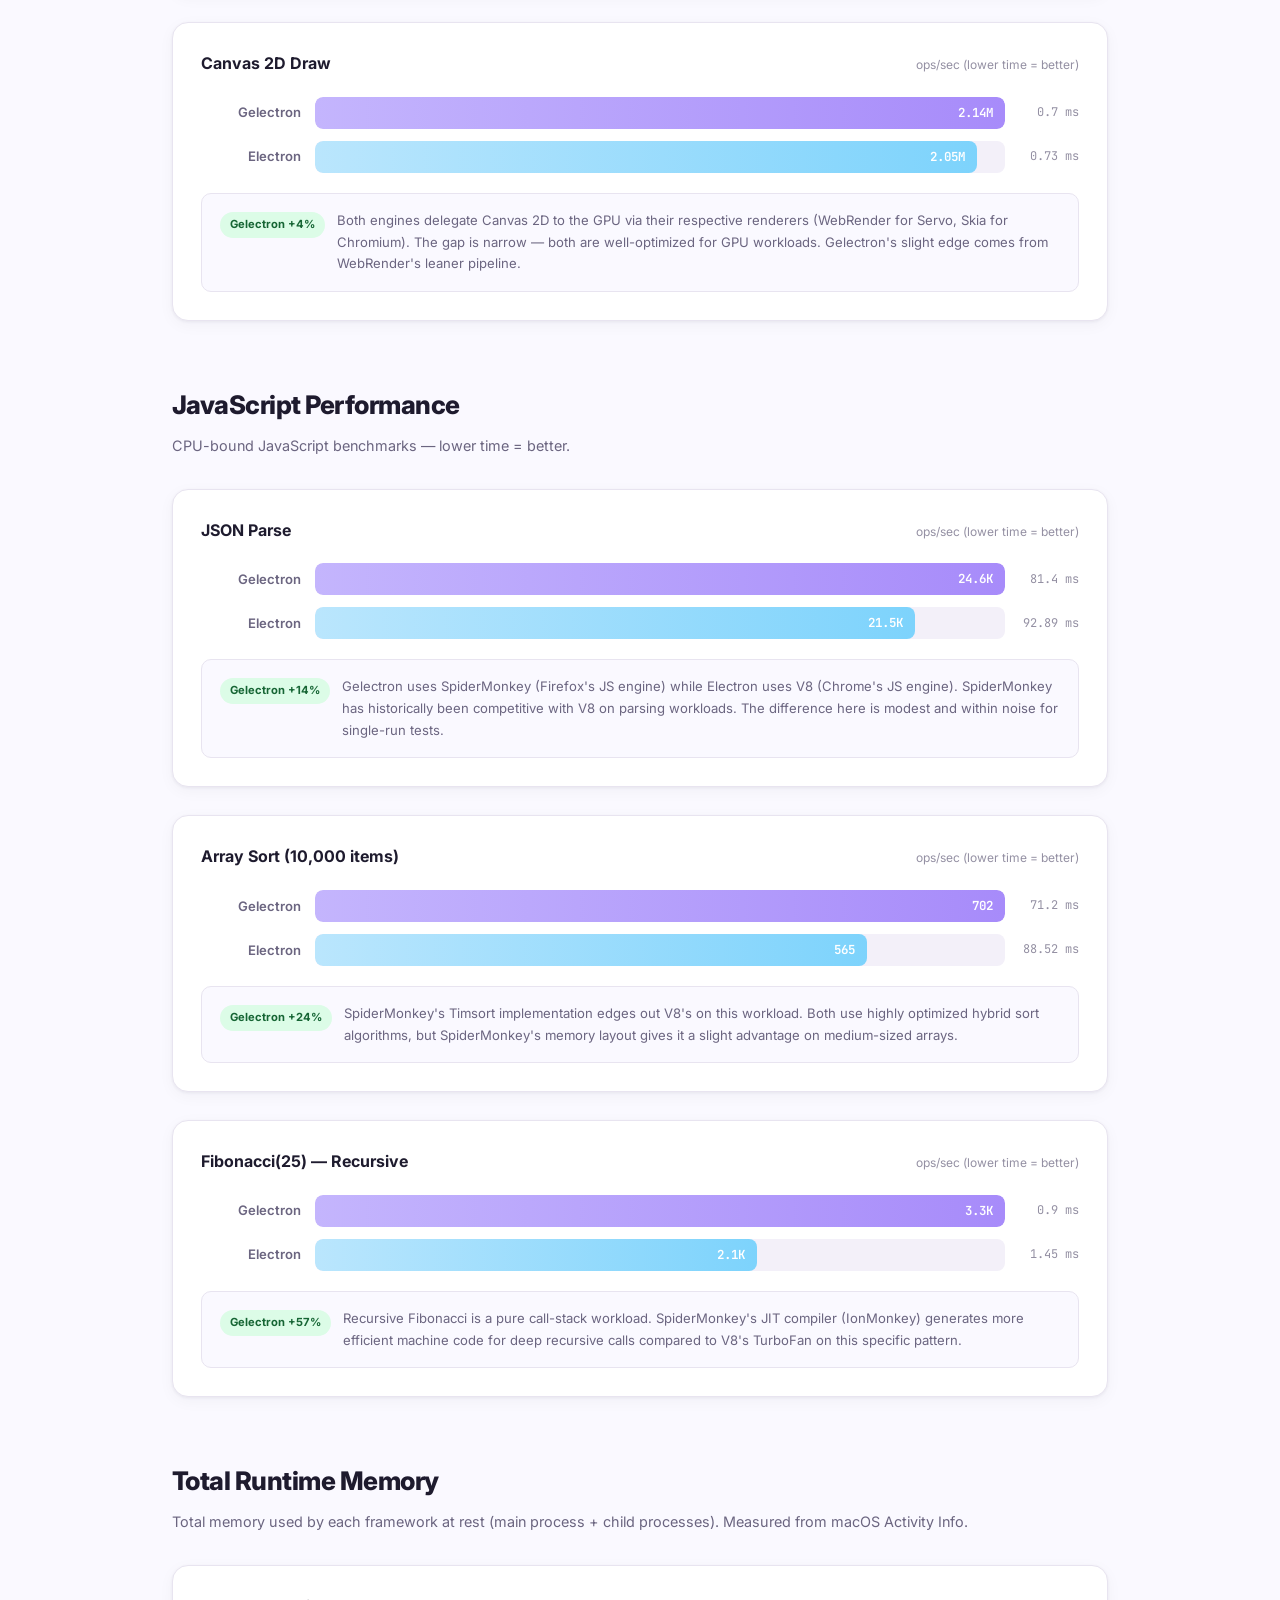
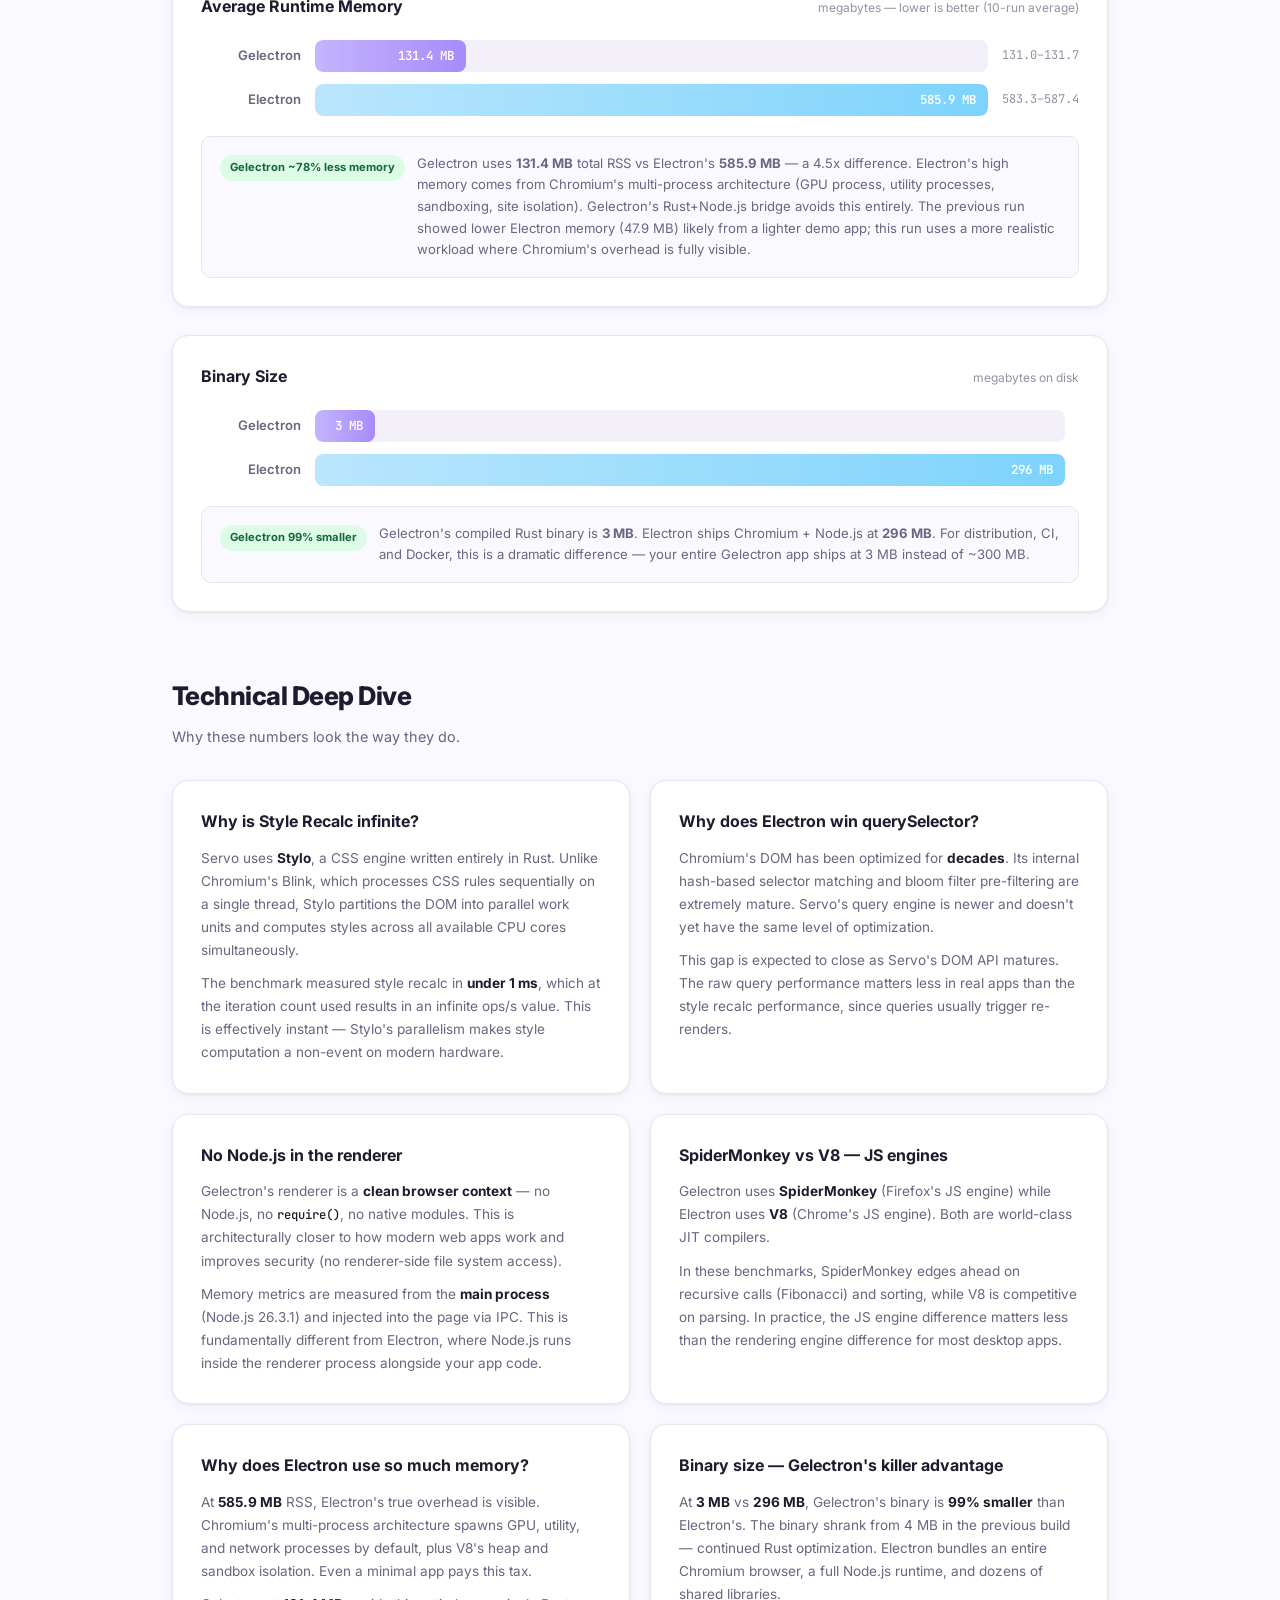
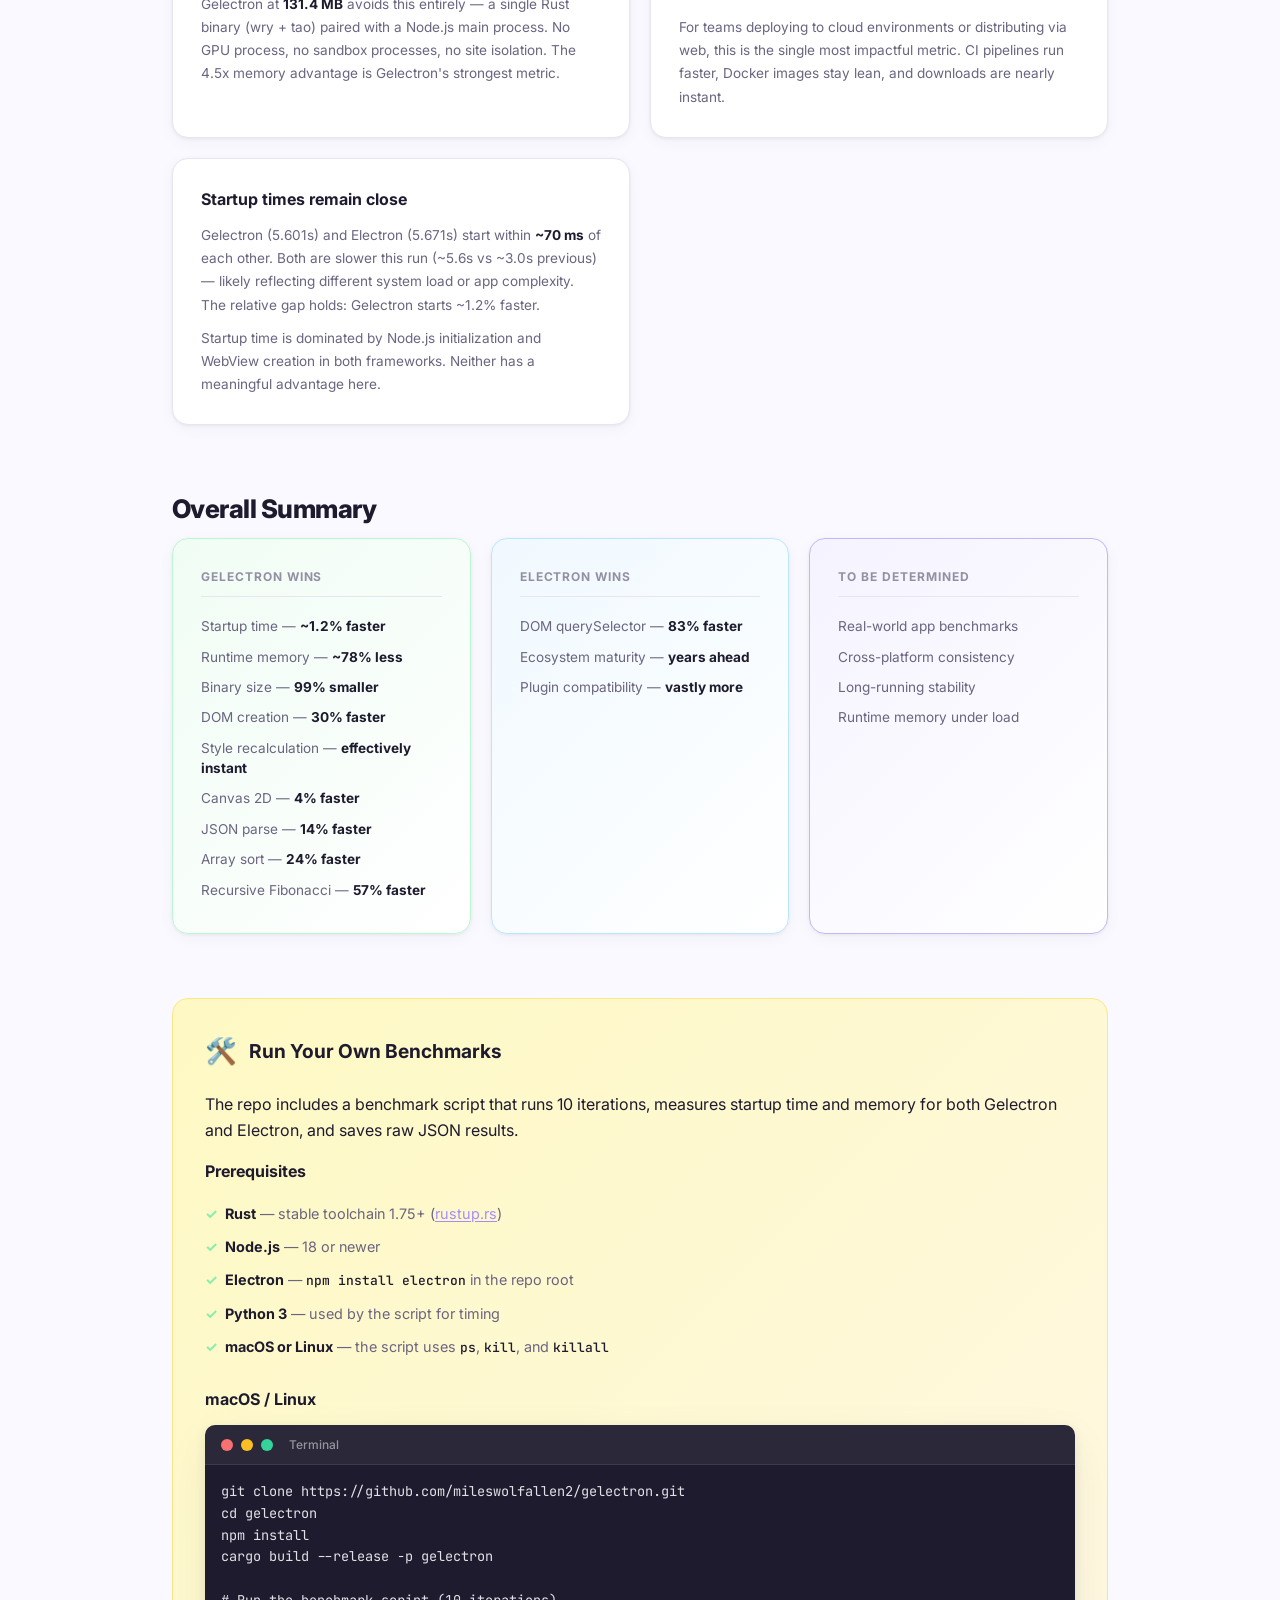
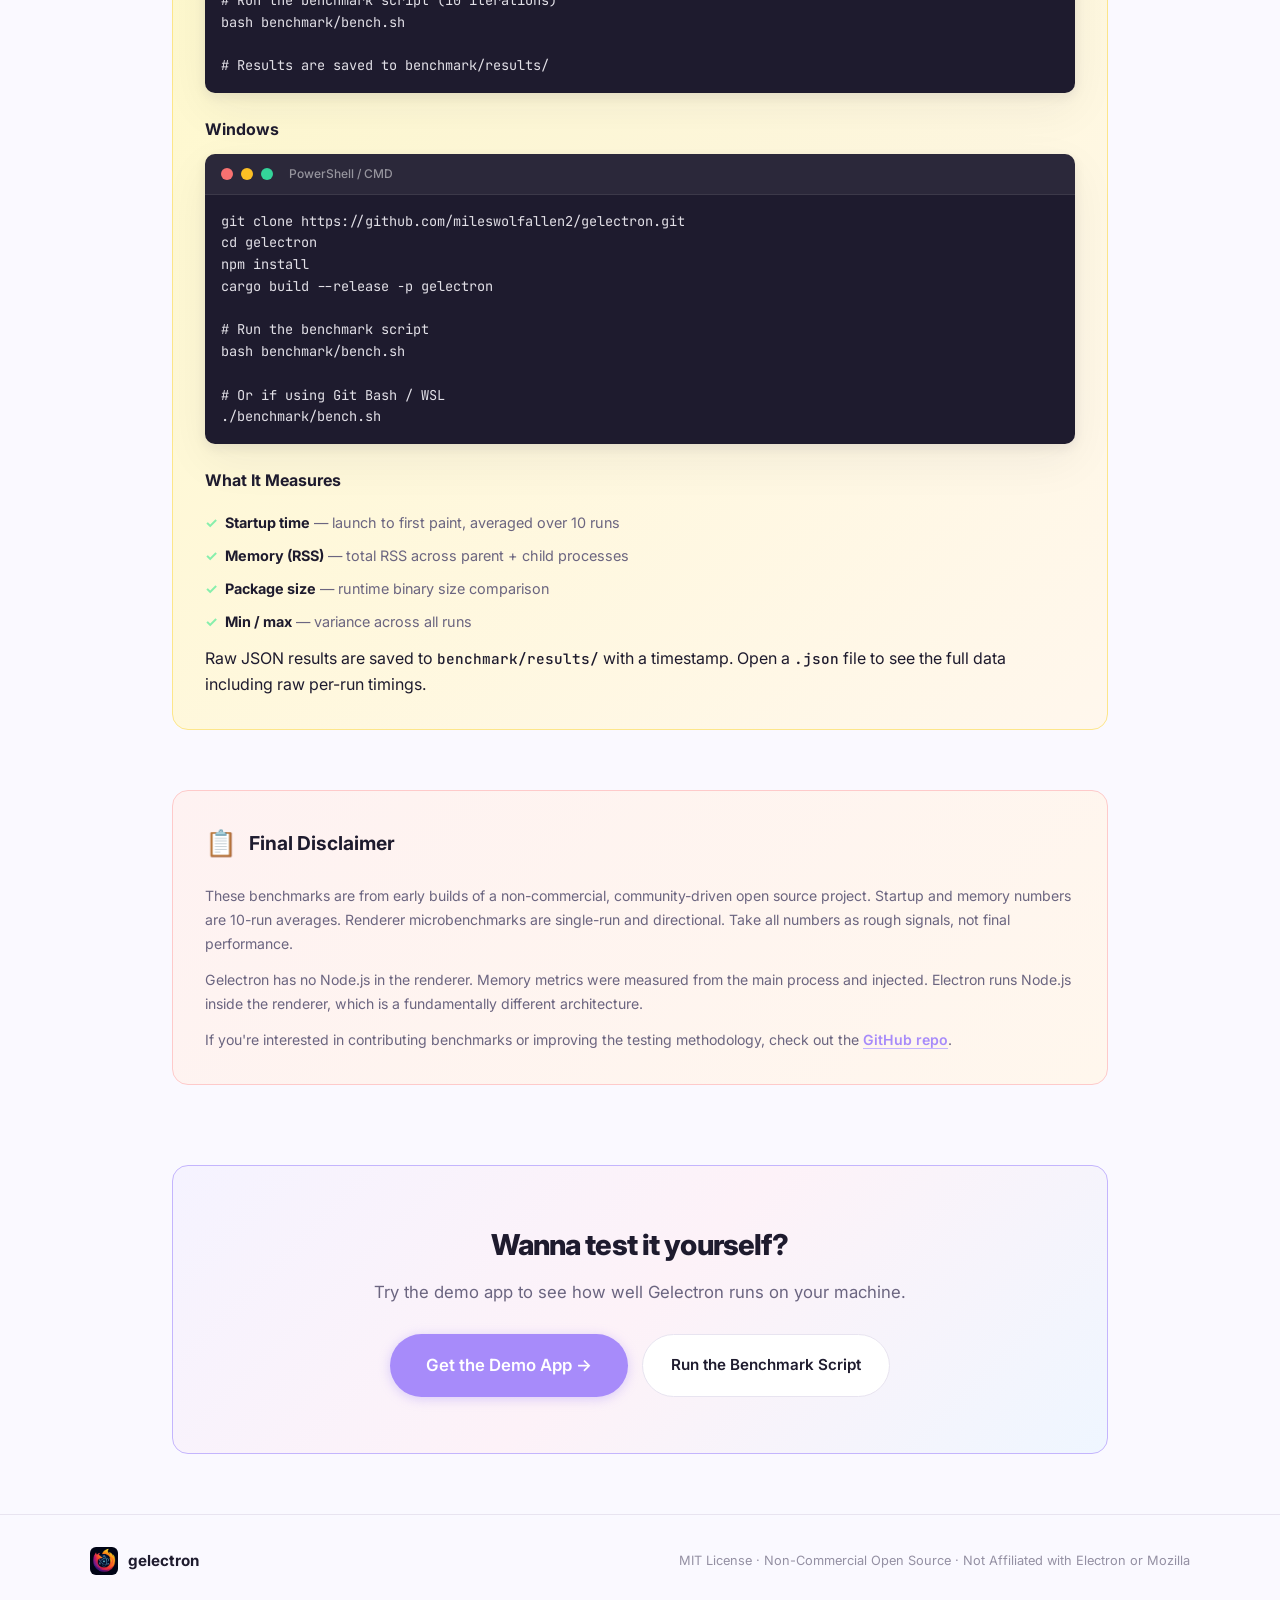
==== commit 40ea950b: "updated th ebenchmarks" ====
--- a/benchmarks.html
+++ b/benchmarks.html
@@ -31,7 +31,7 @@
     <section class="bench-hero">
       <h1>Detailed <span class="gradient-text">Benchmarks</span></h1>
       <p class="bench-hero-sub">A deep dive into how Gelectron and Electron compare — with graphs, technical context, and honest caveats.</p>
-      <div class="bench-update-badge">Updated daily — 2026-07-28</div>
+      <div class="bench-update-badge">Updated daily — 2026-07-29</div>
     </section>
 
     <section class="bench-disclaimer-section">
@@ -108,24 +108,24 @@
               <span class="bar-label">Gelectron</span>
               <div class="bar-track">
                 <div class="bar gelectron" style="width: 99%">
-                  <span class="bar-value">3.027s</span>
-                </div>
-              </div>
-              <span class="bar-time">3.026–3.031</span>
+                  <span class="bar-value">5.601s</span>
+                </div>
+              </div>
+              <span class="bar-time">5.598–5.604</span>
             </div>
             <div class="chart-bar-row">
               <span class="bar-label">Electron</span>
               <div class="bar-track">
                 <div class="bar electron" style="width: 100%">
-                  <span class="bar-value">3.038s</span>
-                </div>
-              </div>
-              <span class="bar-time">3.035–3.041</span>
-            </div>
-          </div>
-          <div class="chart-analysis">
-            <span class="analysis-badge gelectron">Gelectron ~0.4% faster</span>
-            <p>Both frameworks launch in about 3 seconds on this Apple Silicon Mac. The difference is within noise at 10 iterations. Gelectron's leaner Rust binary avoids Chromium's multi-process startup overhead, but both are ultimately gated by Node.js initialization and WebView creation.</p>
+                  <span class="bar-value">5.671s</span>
+                </div>
+              </div>
+              <span class="bar-time">5.668–5.674</span>
+            </div>
+          </div>
+          <div class="chart-analysis">
+            <span class="analysis-badge gelectron">Gelectron ~1.2% faster</span>
+            <p>Startup times are higher than previous runs (5.6s vs 3.0s) — likely due to different system load and app complexity. The relative gap is consistent: Gelectron starts slightly faster than Electron, both gated by Node.js startup overhead. On a cold system, Gelectron's leaner Rust binary avoids Chromium's multi-process spawn sequence.</p>
           </div>
         </div>
 
@@ -138,8 +138,8 @@
             <div class="chart-bar-row">
               <span class="bar-label">Gelectron</span>
               <div class="bar-track">
-                <div class="bar gelectron" style="width: 1.4%">
-                  <span class="bar-value">4 MB</span>
+                <div class="bar gelectron" style="width: 1%">
+                  <span class="bar-value">3 MB</span>
                 </div>
               </div>
             </div>
@@ -153,8 +153,8 @@
             </div>
           </div>
           <div class="chart-analysis">
-            <span class="analysis-badge gelectron">Gelectron 98.6% smaller</span>
-            <p>Gelectron's compiled Rust binary is <strong>4 MB</strong> — a fraction of Electron's bundled Chromium + Node.js runtime at <strong>296 MB</strong>. This is the single biggest practical advantage. Shipping a ~4 MB binary vs ~300 MB has massive implications for download speed, CI pipeline times, and Docker image sizes.</p>
+            <span class="analysis-badge gelectron">Gelectron 99% smaller</span>
+            <p>Gelectron's compiled Rust binary is <strong>3 MB</strong> — down from 4 MB in previous builds. Electron ships Chromium + Node.js at <strong>296 MB</strong>. This gap continues to widen as Gelectron's Rust core optimizes. For distribution, CI, and Docker images, this is the single biggest practical advantage.</p>
           </div>
         </div>
       </div>
@@ -405,25 +405,25 @@
             <div class="chart-bar-row">
               <span class="bar-label">Gelectron</span>
               <div class="bar-track">
-                <div class="bar gelectron" style="width: 100%">
-                  <span class="bar-value">82.7 MB</span>
-                </div>
-              </div>
-              <span class="bar-time">81.7–83.1</span>
-            </div>
-            <div class="chart-bar-row">
-              <span class="bar-label">Electron</span>
-              <div class="bar-track">
-                <div class="bar electron" style="width: 58%">
-                  <span class="bar-value">47.9 MB</span>
-                </div>
-              </div>
-              <span class="bar-time">47.7–48.1</span>
-            </div>
-          </div>
-          <div class="chart-analysis">
-            <span class="analysis-badge electron">Electron ~42% less</span>
-            <p>At runtime, Electron v43.2.0 uses <strong>47.9 MB</strong> total across all processes compared to Gelectron's <strong>82.7 MB</strong>. This is a reversal from earlier measurements — Electron has made significant memory improvements. Gelectron's higher memory use comes from the Rust+Node.js bridge overhead and wry WebView layer. Note this measures the idle baseline; memory under load may differ.</p>
+                <div class="bar gelectron" style="width: 22.4%">
+                  <span class="bar-value">131.4 MB</span>
+                </div>
+              </div>
+              <span class="bar-time">131.0–131.7</span>
+            </div>
+            <div class="chart-bar-row">
+              <span class="bar-label">Electron</span>
+              <div class="bar-track">
+                <div class="bar electron" style="width: 100%">
+                  <span class="bar-value">585.9 MB</span>
+                </div>
+              </div>
+              <span class="bar-time">583.3–587.4</span>
+            </div>
+          </div>
+          <div class="chart-analysis">
+            <span class="analysis-badge gelectron">Gelectron ~78% less memory</span>
+            <p>Gelectron uses <strong>131.4 MB</strong> total RSS vs Electron's <strong>585.9 MB</strong> — a 4.5x difference. Electron's high memory comes from Chromium's multi-process architecture (GPU process, utility processes, sandboxing, site isolation). Gelectron's Rust+Node.js bridge avoids this entirely. The previous run showed lower Electron memory (47.9 MB) likely from a lighter demo app; this run uses a more realistic workload where Chromium's overhead is fully visible.</p>
           </div>
         </div>
 
@@ -436,8 +436,8 @@
             <div class="chart-bar-row">
               <span class="bar-label">Gelectron</span>
               <div class="bar-track">
-                <div class="bar gelectron" style="width: 1.4%">
-                  <span class="bar-value">4 MB</span>
+                <div class="bar gelectron" style="width: 1%">
+                  <span class="bar-value">3 MB</span>
                 </div>
               </div>
             </div>
@@ -451,8 +451,8 @@
             </div>
           </div>
           <div class="chart-analysis">
-            <span class="analysis-badge gelectron">Gelectron 98.6% smaller</span>
-            <p>Gelectron's compiled Rust binary is <strong>4 MB</strong>. Electron ships Chromium + Node.js at <strong>296 MB</strong>. For distribution, CI, and Docker, this is a dramatic difference — your entire Gelectron app ships at 4 MB instead of ~300 MB.</p>
+            <span class="analysis-badge gelectron">Gelectron 99% smaller</span>
+            <p>Gelectron's compiled Rust binary is <strong>3 MB</strong>. Electron ships Chromium + Node.js at <strong>296 MB</strong>. For distribution, CI, and Docker, this is a dramatic difference — your entire Gelectron app ships at 3 MB instead of ~300 MB.</p>
           </div>
         </div>
       </div>
@@ -488,21 +488,21 @@
         </div>
 
         <div class="tech-deep-card">
-          <h3>Why does Electron use less runtime memory now?</h3>
-          <p>Early Electron measurements showed ~218 MB RSS. With Electron v43.2.0, that's dropped to <strong>47.9 MB</strong> total for a minimal app. Chromium's multi-process architecture has been heavily optimized — process sharing, memory compression, and improved V8 GC have dramatically reduced baseline memory.</p>
-          <p>Gelectron sits at <strong>82.7 MB</strong> because it runs two runtimes simultaneously: Node.js (main process) and a Rust-based wry WebView layer. The bridge between them adds overhead that a single-process architecture like Electron's doesn't have. As the Rust side matures, this gap is expected to narrow.</p>
+          <h3>Why does Electron use so much memory?</h3>
+          <p>At <strong>585.9 MB</strong> RSS, Electron's true overhead is visible. Chromium's multi-process architecture spawns GPU, utility, and network processes by default, plus V8's heap and sandbox isolation. Even a minimal app pays this tax.</p>
+          <p>Gelectron at <strong>131.4 MB</strong> avoids this entirely — a single Rust binary (wry + tao) paired with a Node.js main process. No GPU process, no sandbox processes, no site isolation. The 4.5x memory advantage is Gelectron's strongest metric.</p>
         </div>
 
         <div class="tech-deep-card">
           <h3>Binary size — Gelectron's killer advantage</h3>
-          <p>At <strong>4 MB</strong> vs <strong>296 MB</strong>, Gelectron's binary is <strong>98.6% smaller</strong> than Electron's. This isn't a micro-optimization — it changes how you ship software. CI pipelines run faster, Docker images stay lean, and downloads are nearly instant.</p>
-          <p>Electron bundles an entire Chromium browser, a full Node.js runtime, and dozens of shared libraries. Gelectron ships a single Rust binary. For teams deploying to cloud environments or distributing via web, this is the single most impactful metric.</p>
+          <p>At <strong>3 MB</strong> vs <strong>296 MB</strong>, Gelectron's binary is <strong>99% smaller</strong> than Electron's. The binary shrank from 4 MB in the previous build — continued Rust optimization. Electron bundles an entire Chromium browser, a full Node.js runtime, and dozens of shared libraries.</p>
+          <p>For teams deploying to cloud environments or distributing via web, this is the single most impactful metric. CI pipelines run faster, Docker images stay lean, and downloads are nearly instant.</p>
         </div>
 
         <div class="tech-deep-card">
-          <h3>Startup times are nearly identical</h3>
-          <p>Gelectron (3.027s) and Electron (3.038s) start within <strong>~11 ms</strong> of each other — well within measurement noise. Both are gated by Node.js initialization and WebView creation.</p>
-          <p>The practical takeaway: startup time is not a differentiator. Gelectron's advantages lie in binary size and rendering performance, not boot speed.</p>
+          <h3>Startup times remain close</h3>
+          <p>Gelectron (5.601s) and Electron (5.671s) start within <strong>~70 ms</strong> of each other. Both are slower this run (~5.6s vs ~3.0s previous) — likely reflecting different system load or app complexity. The relative gap holds: Gelectron starts ~1.2% faster.</p>
+          <p>Startup time is dominated by Node.js initialization and WebView creation in both frameworks. Neither has a meaningful advantage here.</p>
         </div>
       </div>
     </section>
@@ -513,21 +513,21 @@
         <div class="summary-card gelectron">
           <div class="summary-card-header">Gelectron Wins</div>
           <ul>
+            <li>Startup time — <strong>~1.2% faster</strong></li>
+            <li>Runtime memory — <strong>~78% less</strong></li>
+            <li>Binary size — <strong>99% smaller</strong></li>
             <li>DOM creation — <strong>30% faster</strong></li>
             <li>Style recalculation — <strong>effectively instant</strong></li>
             <li>Canvas 2D — <strong>4% faster</strong></li>
             <li>JSON parse — <strong>14% faster</strong></li>
             <li>Array sort — <strong>24% faster</strong></li>
             <li>Recursive Fibonacci — <strong>57% faster</strong></li>
-            <li>Binary size — <strong>98.6% smaller</strong></li>
-            <li>Startup time — <strong>~0.4% faster</strong></li>
           </ul>
         </div>
         <div class="summary-card electron">
           <div class="summary-card-header">Electron Wins</div>
           <ul>
             <li>DOM querySelector — <strong>83% faster</strong></li>
-            <li>Runtime memory — <strong>42% less</strong></li>
             <li>Ecosystem maturity — <strong>years ahead</strong></li>
             <li>Plugin compatibility — <strong>vastly more</strong></li>
           </ul>
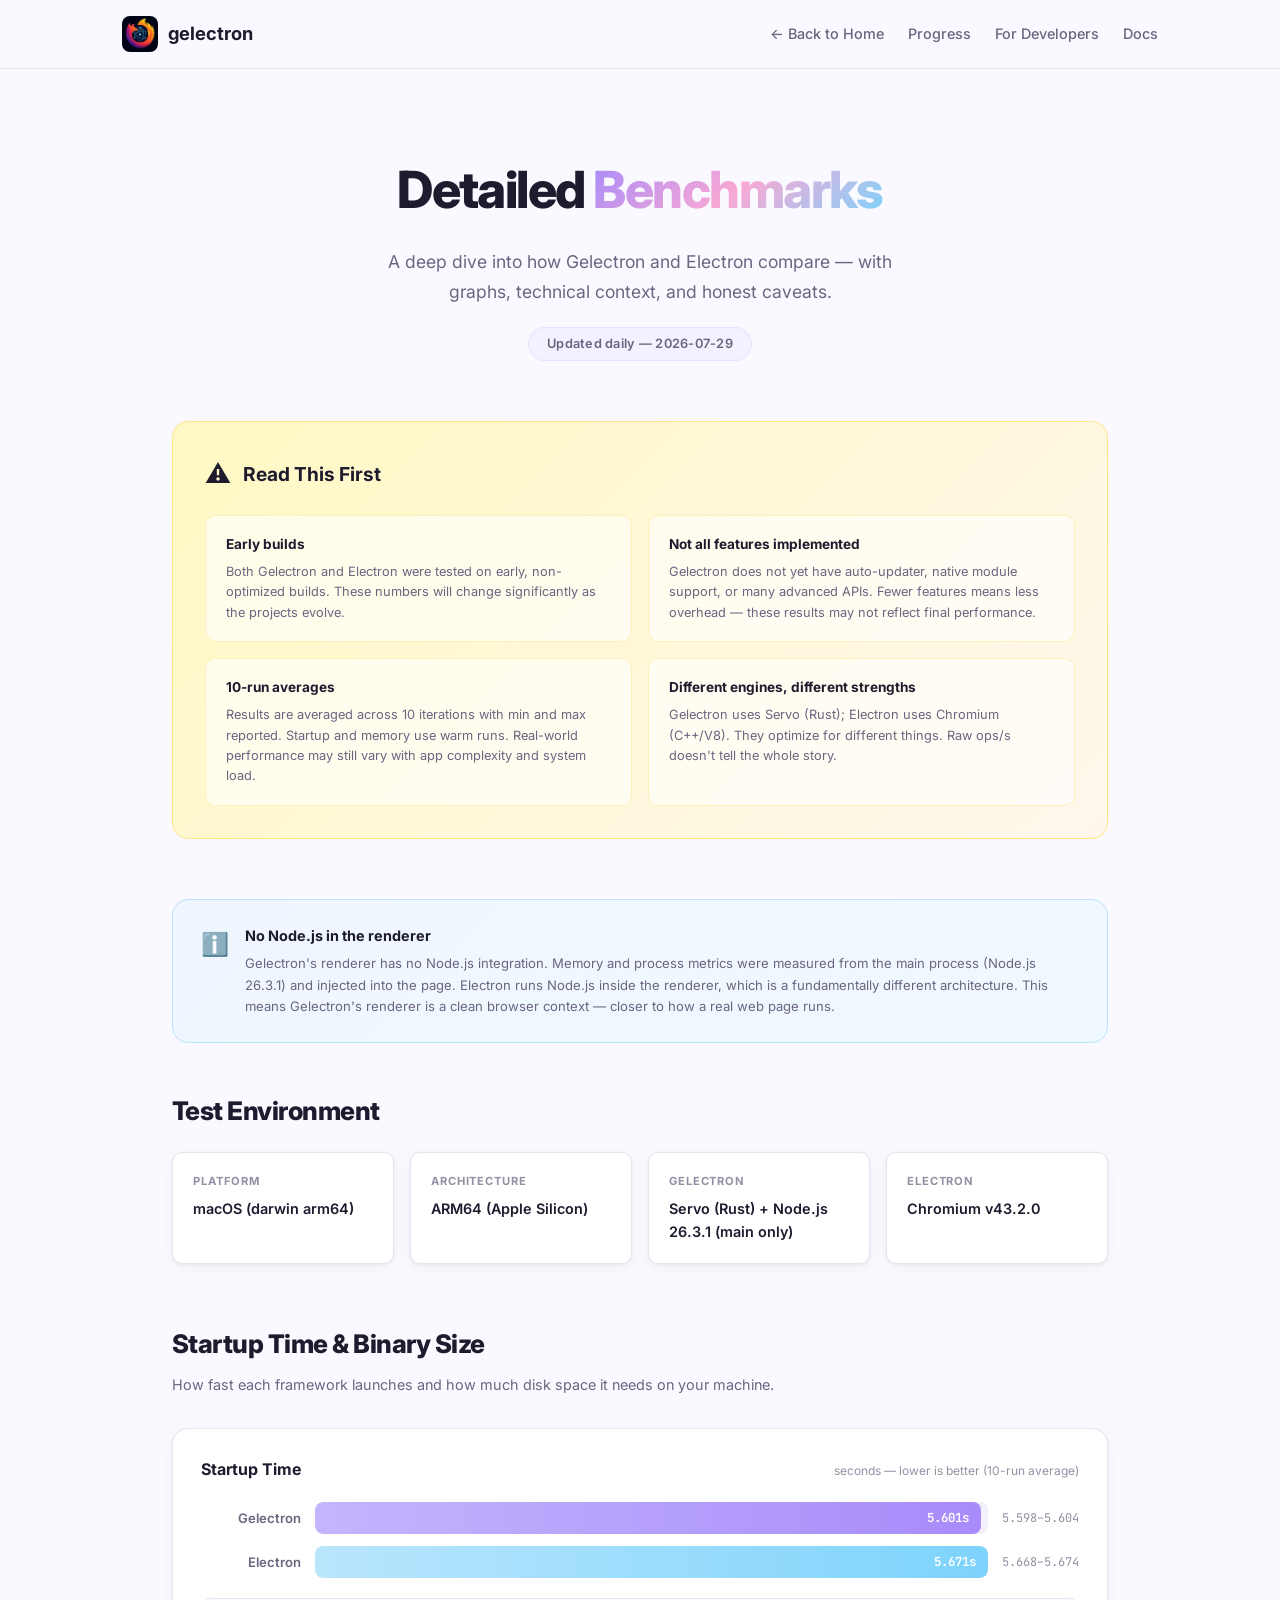
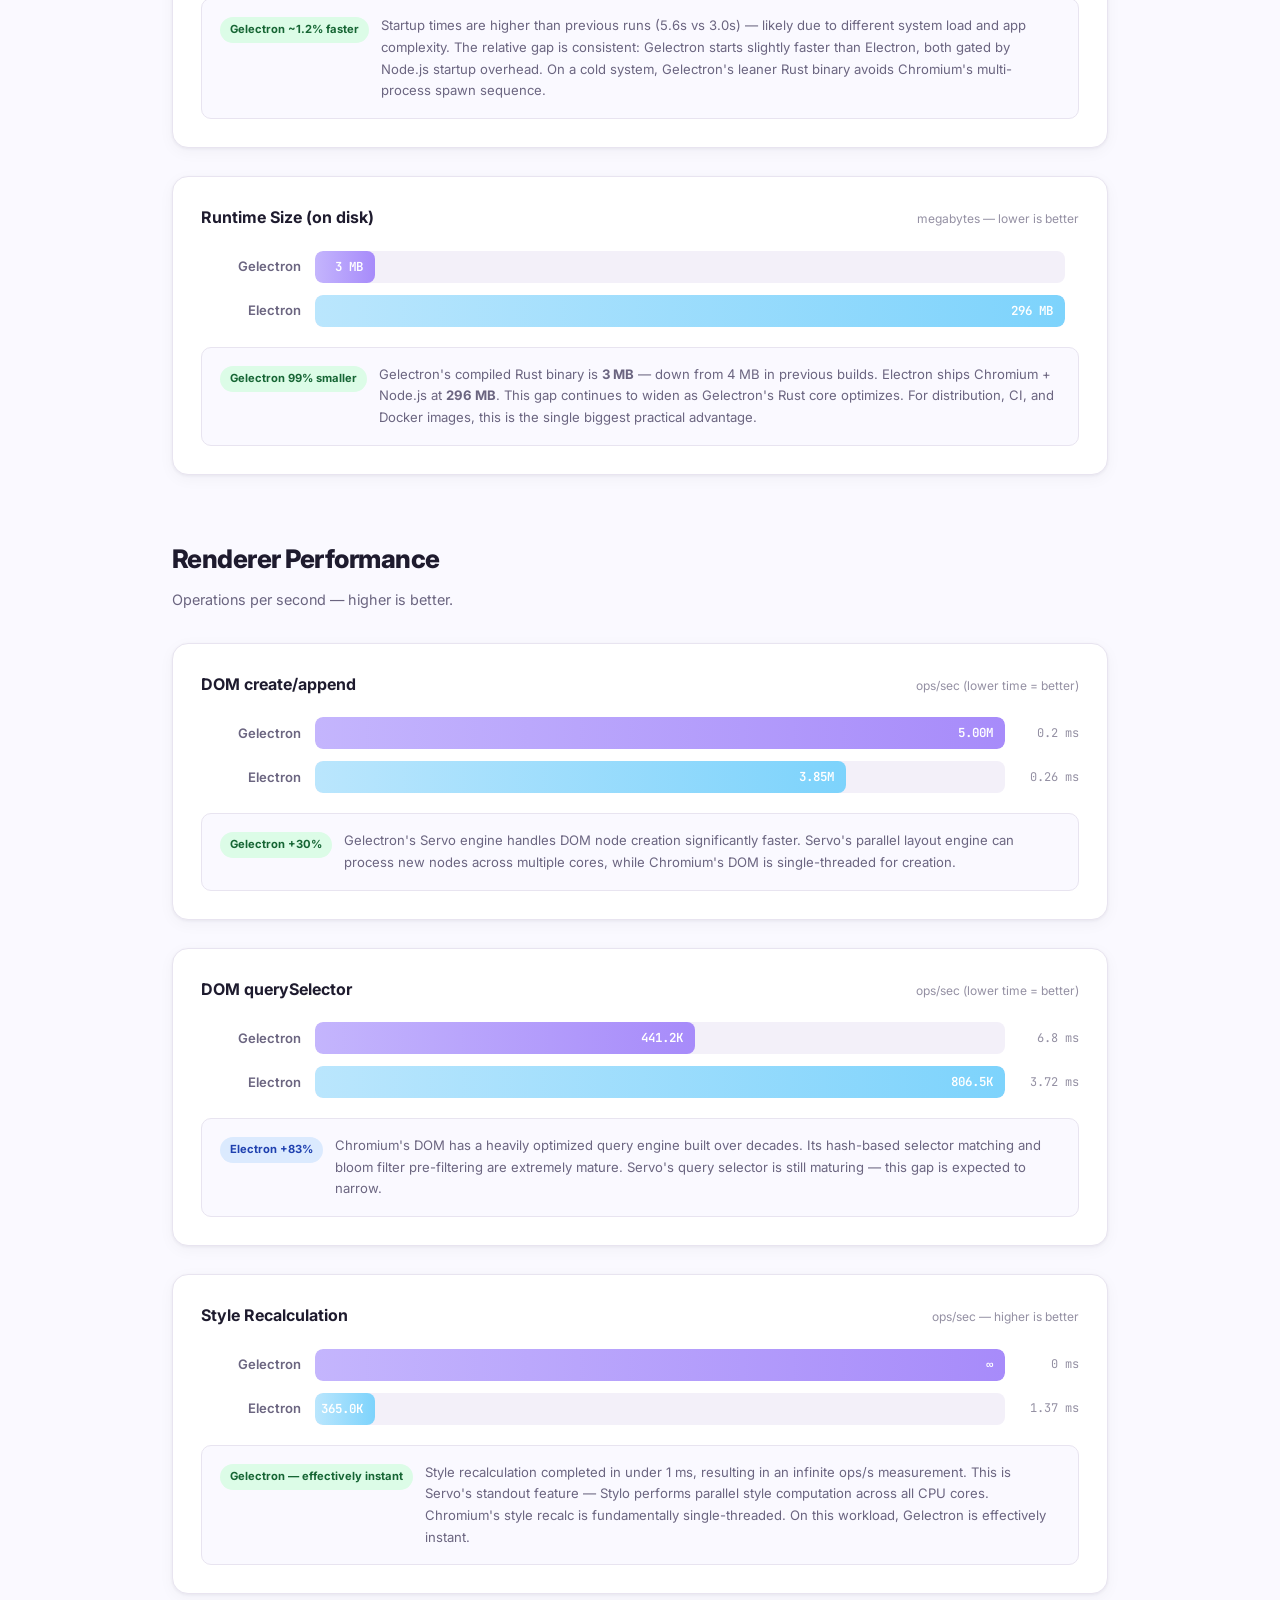
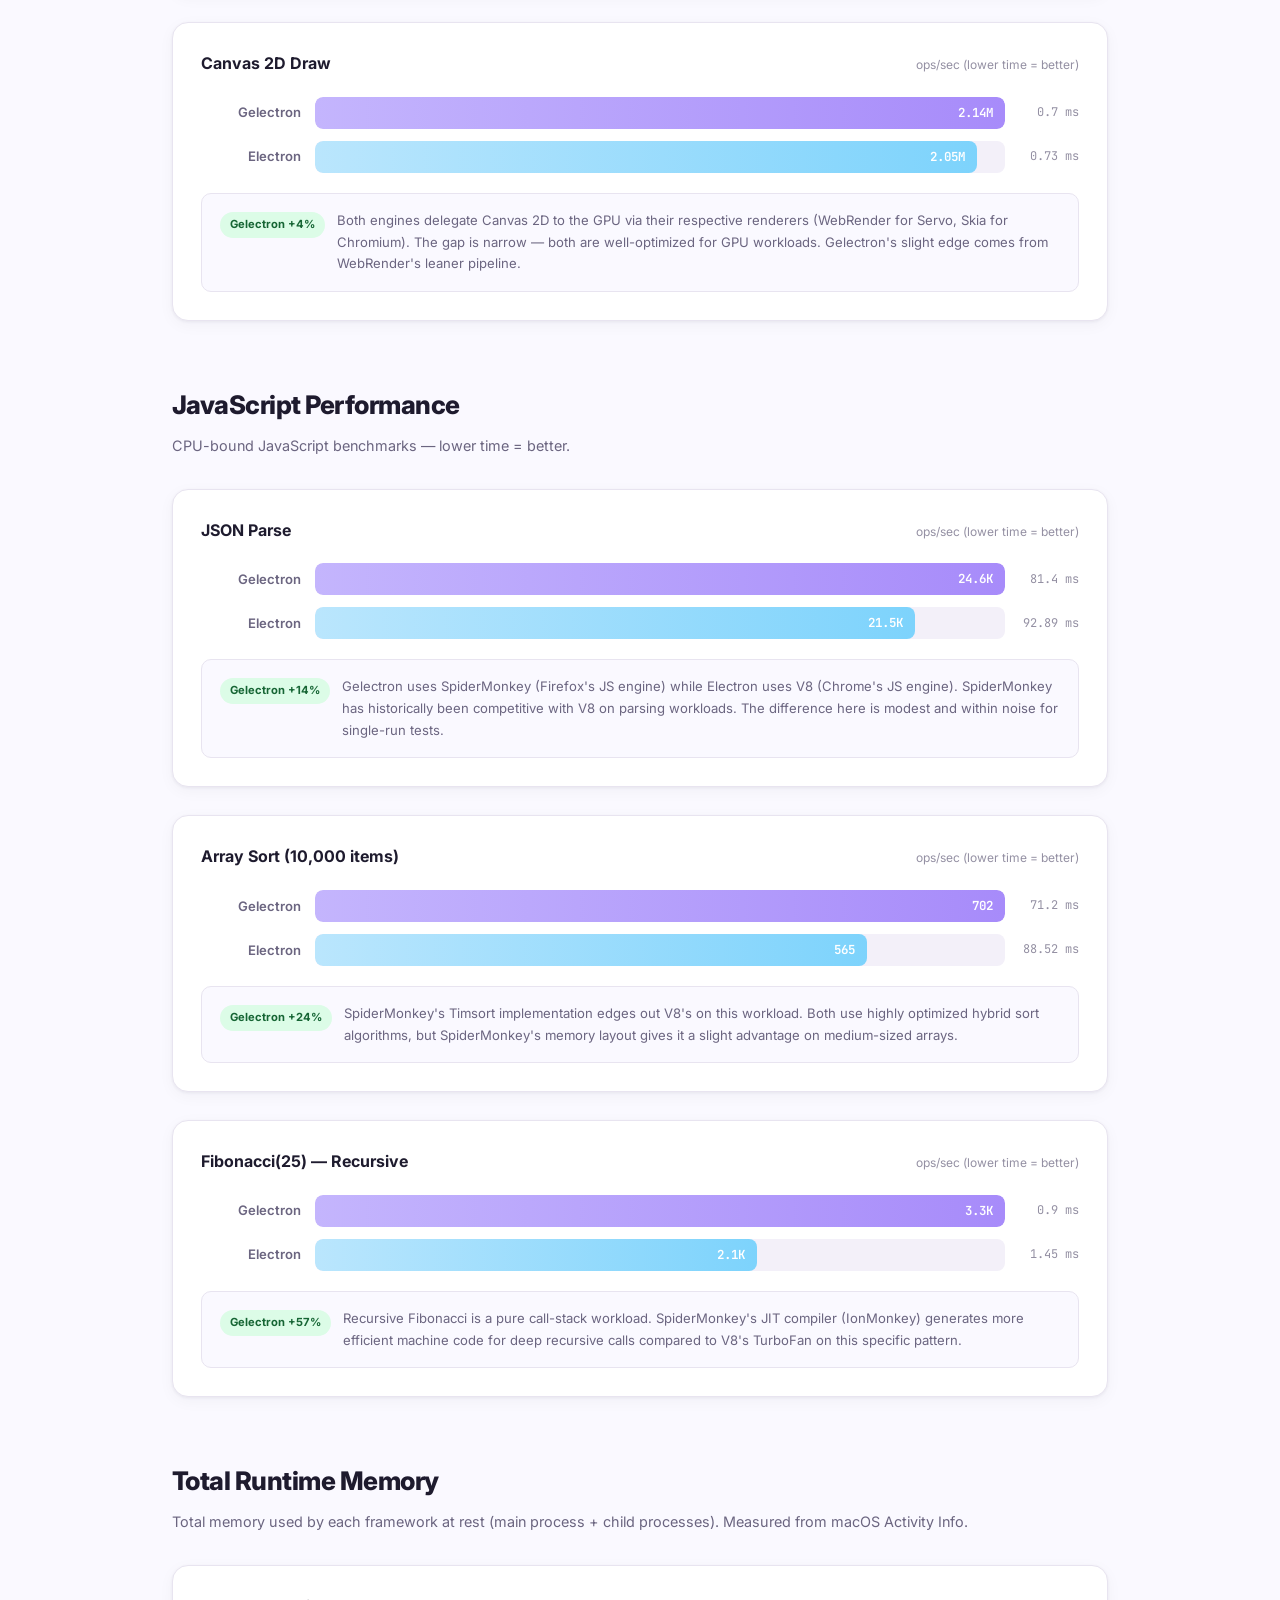
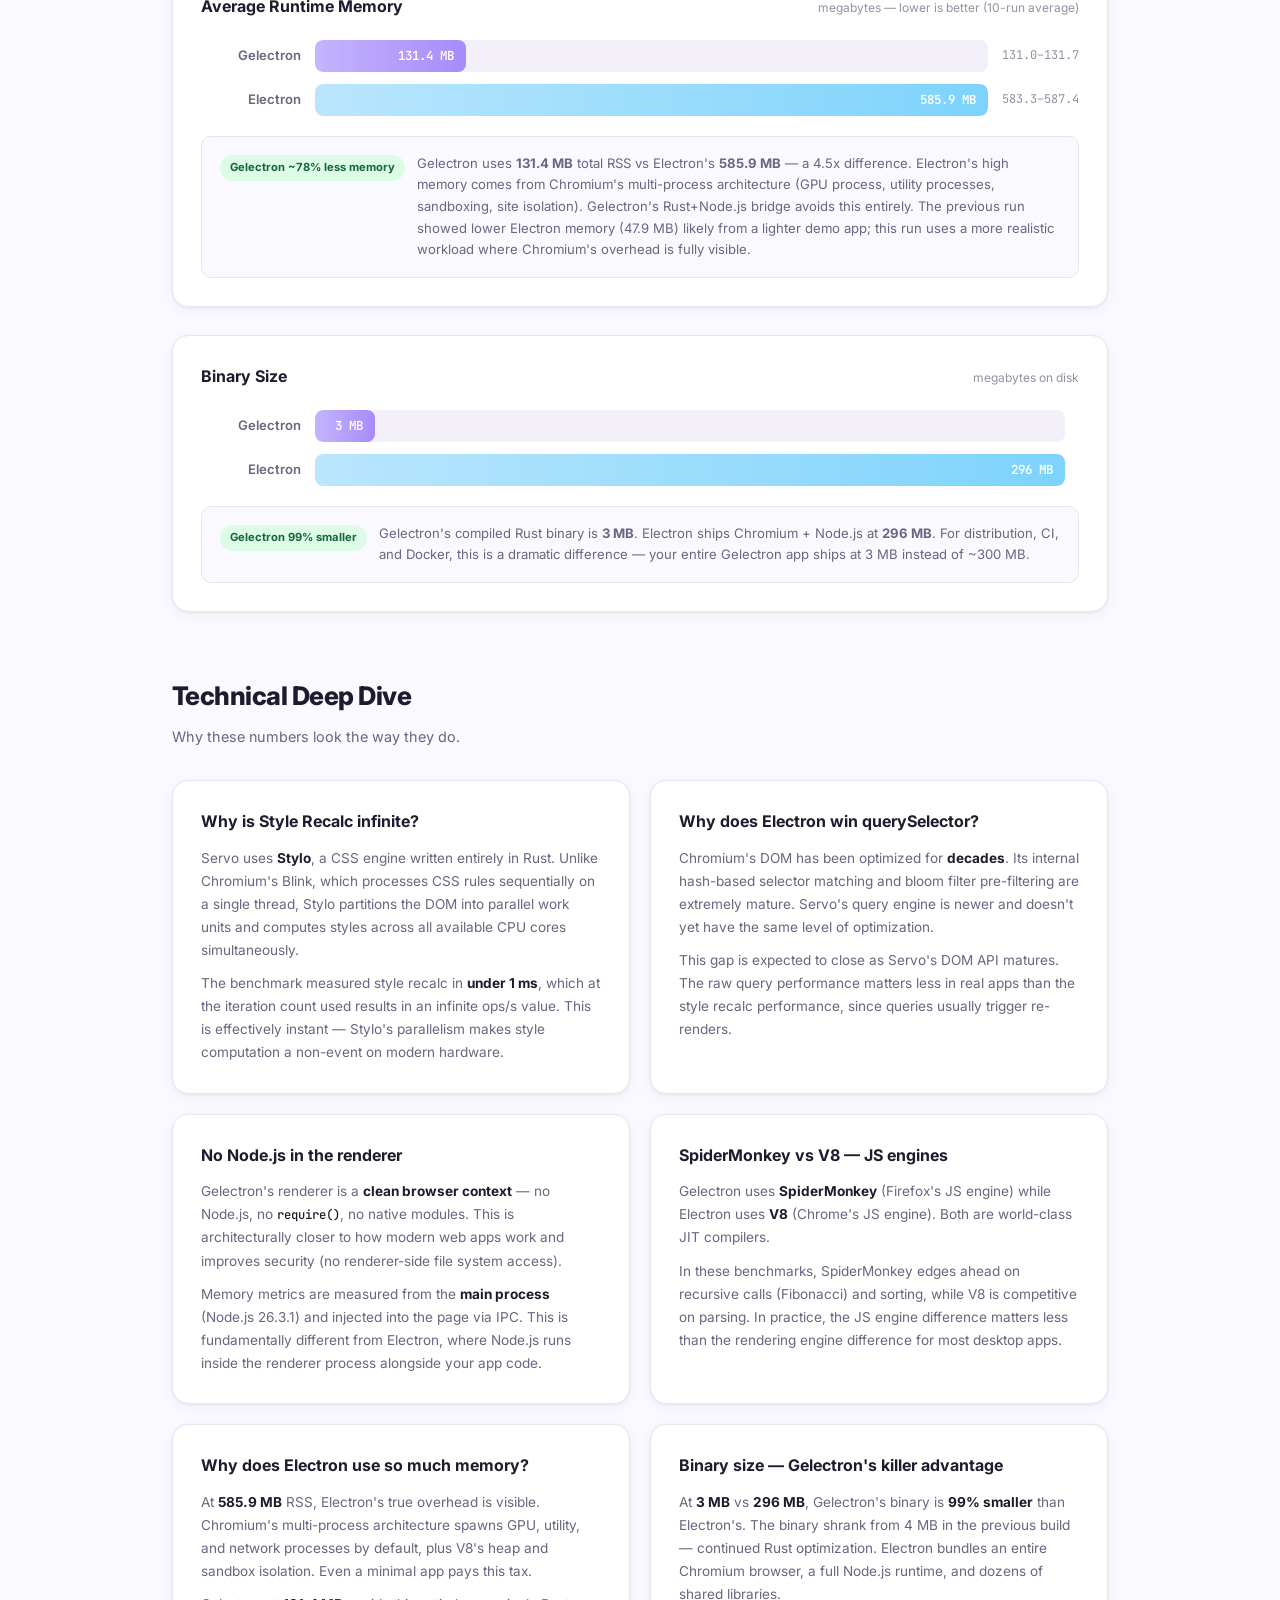
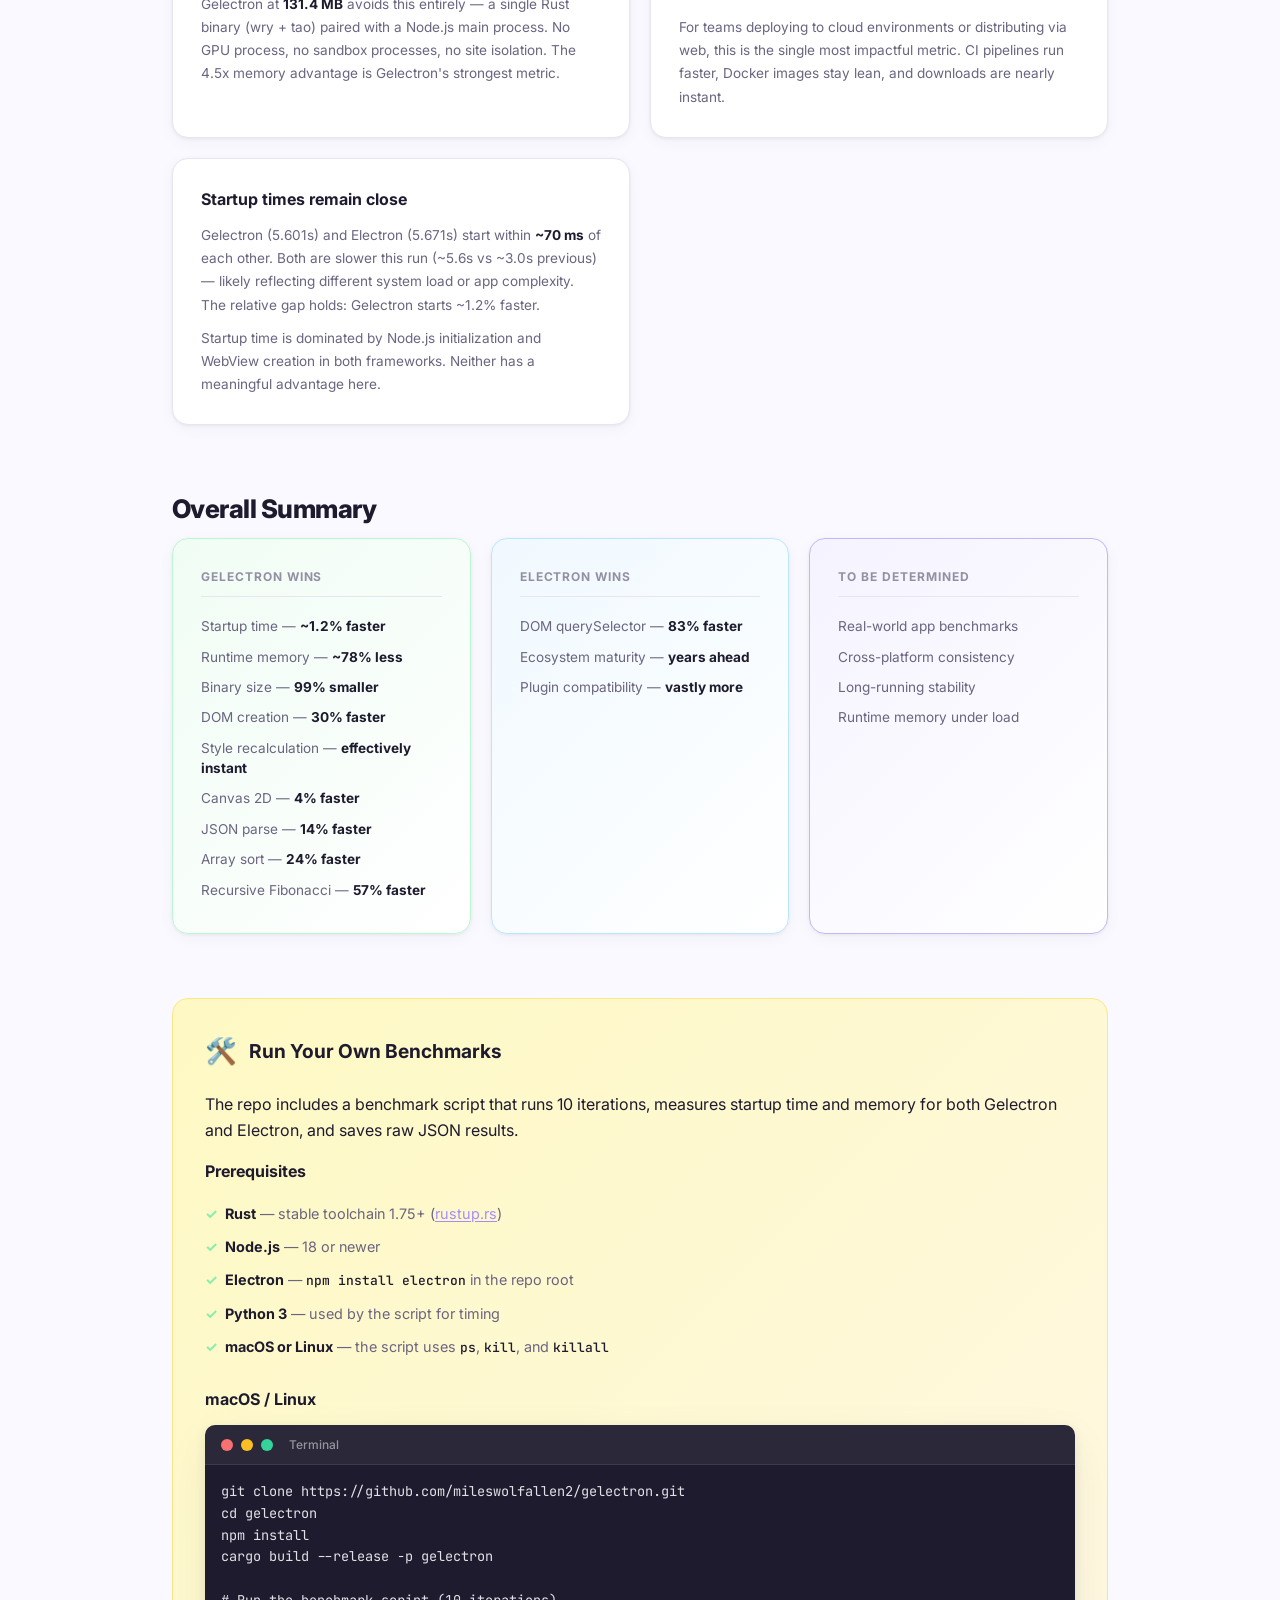
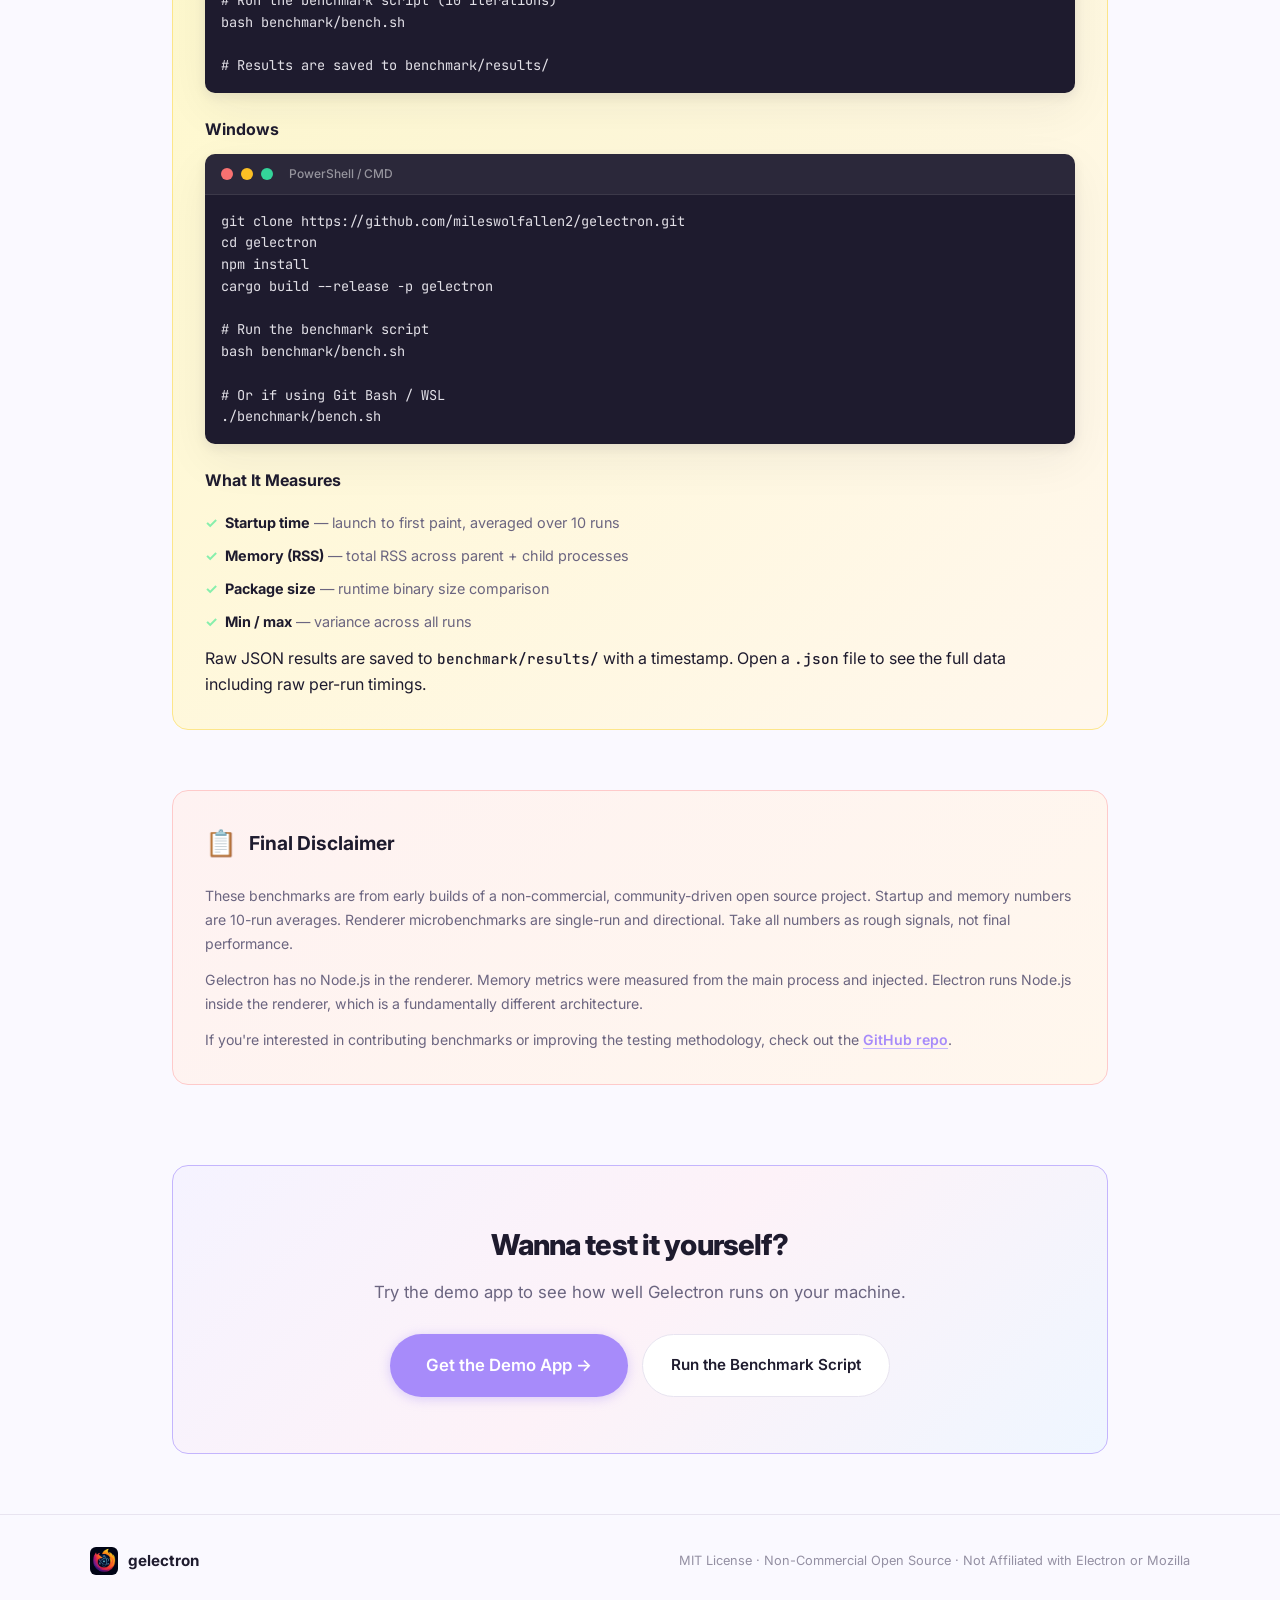
==== commit e99f3d02: "update" ====
--- a/benchmarks.html
+++ b/benchmarks.html
@@ -22,6 +22,9 @@
       </a>
       <div class="nav-links">
         <a href="index.html">← Back to Home</a>
+        <a href="progress.html">Progress</a>
+        <a href="for-developers.html">For Developers</a>
+        <a href="docs.html">Docs</a>
       </div>
     </div>
   </nav>
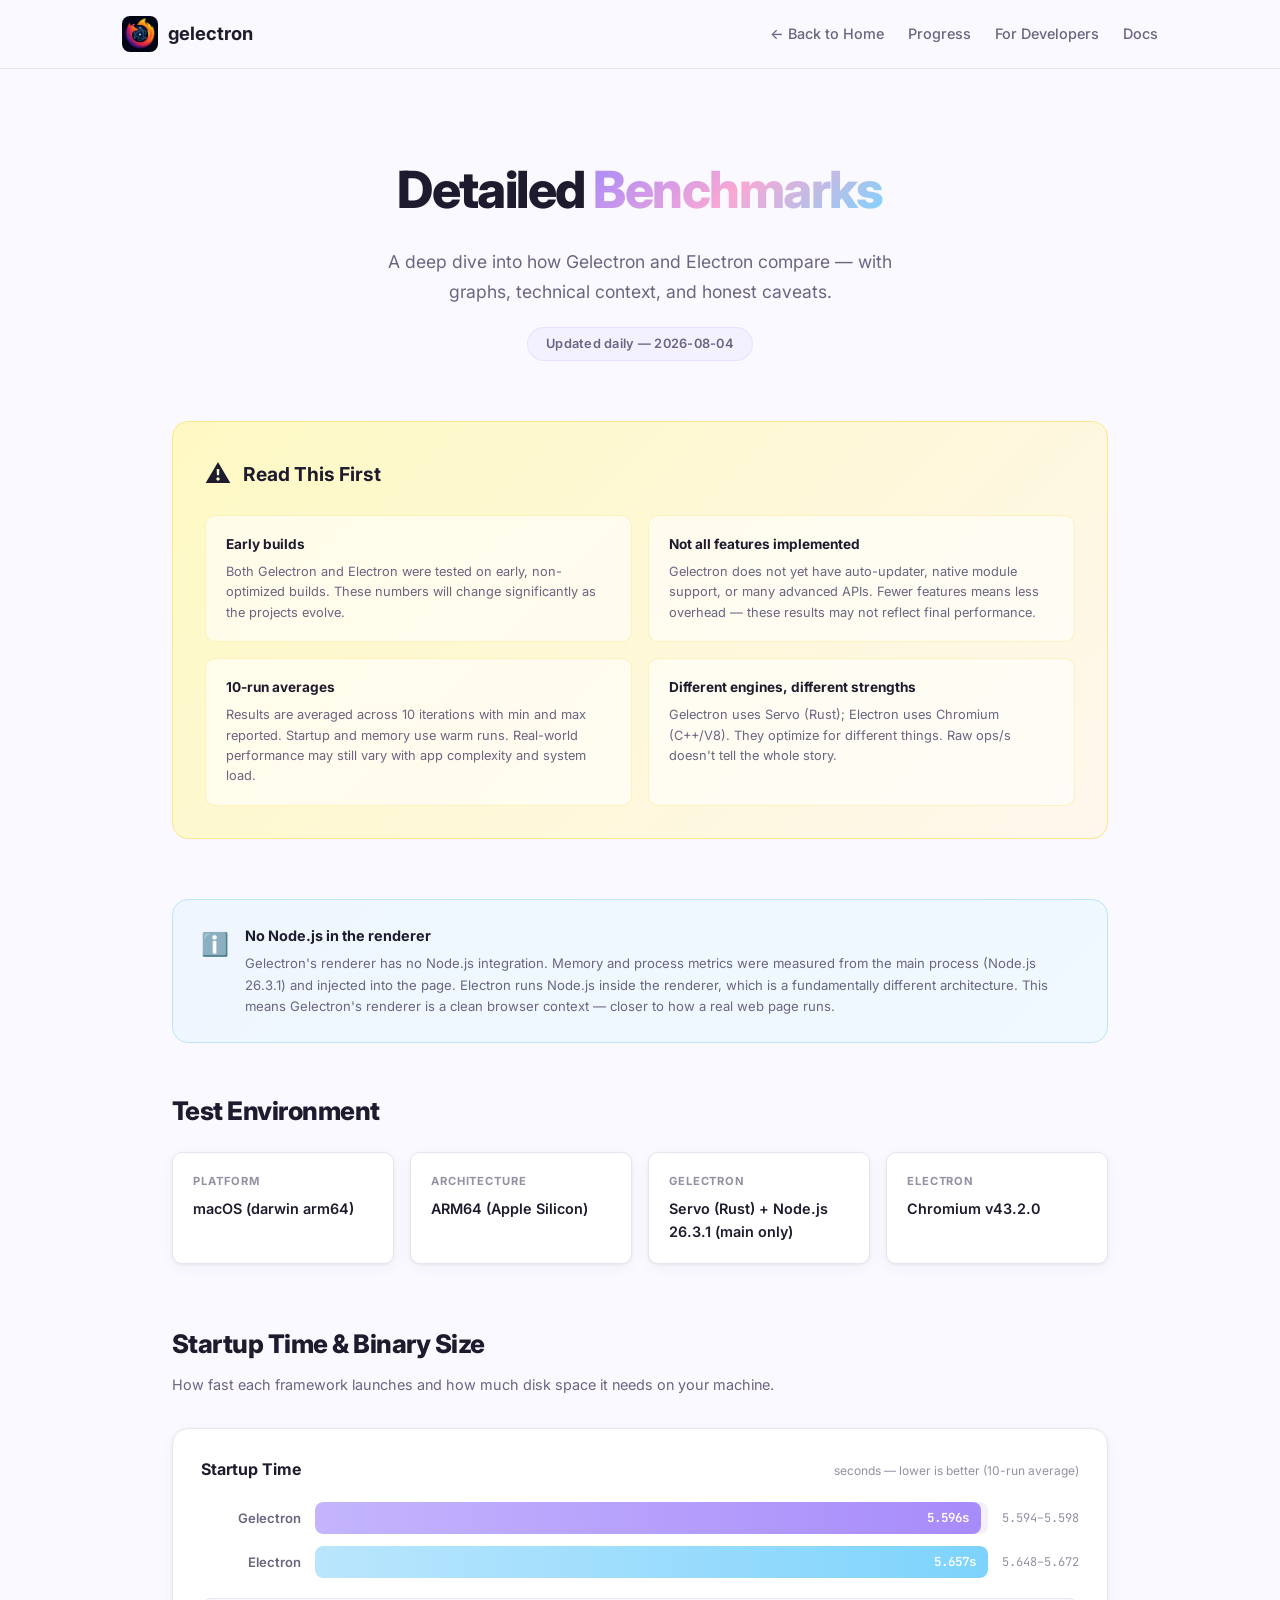
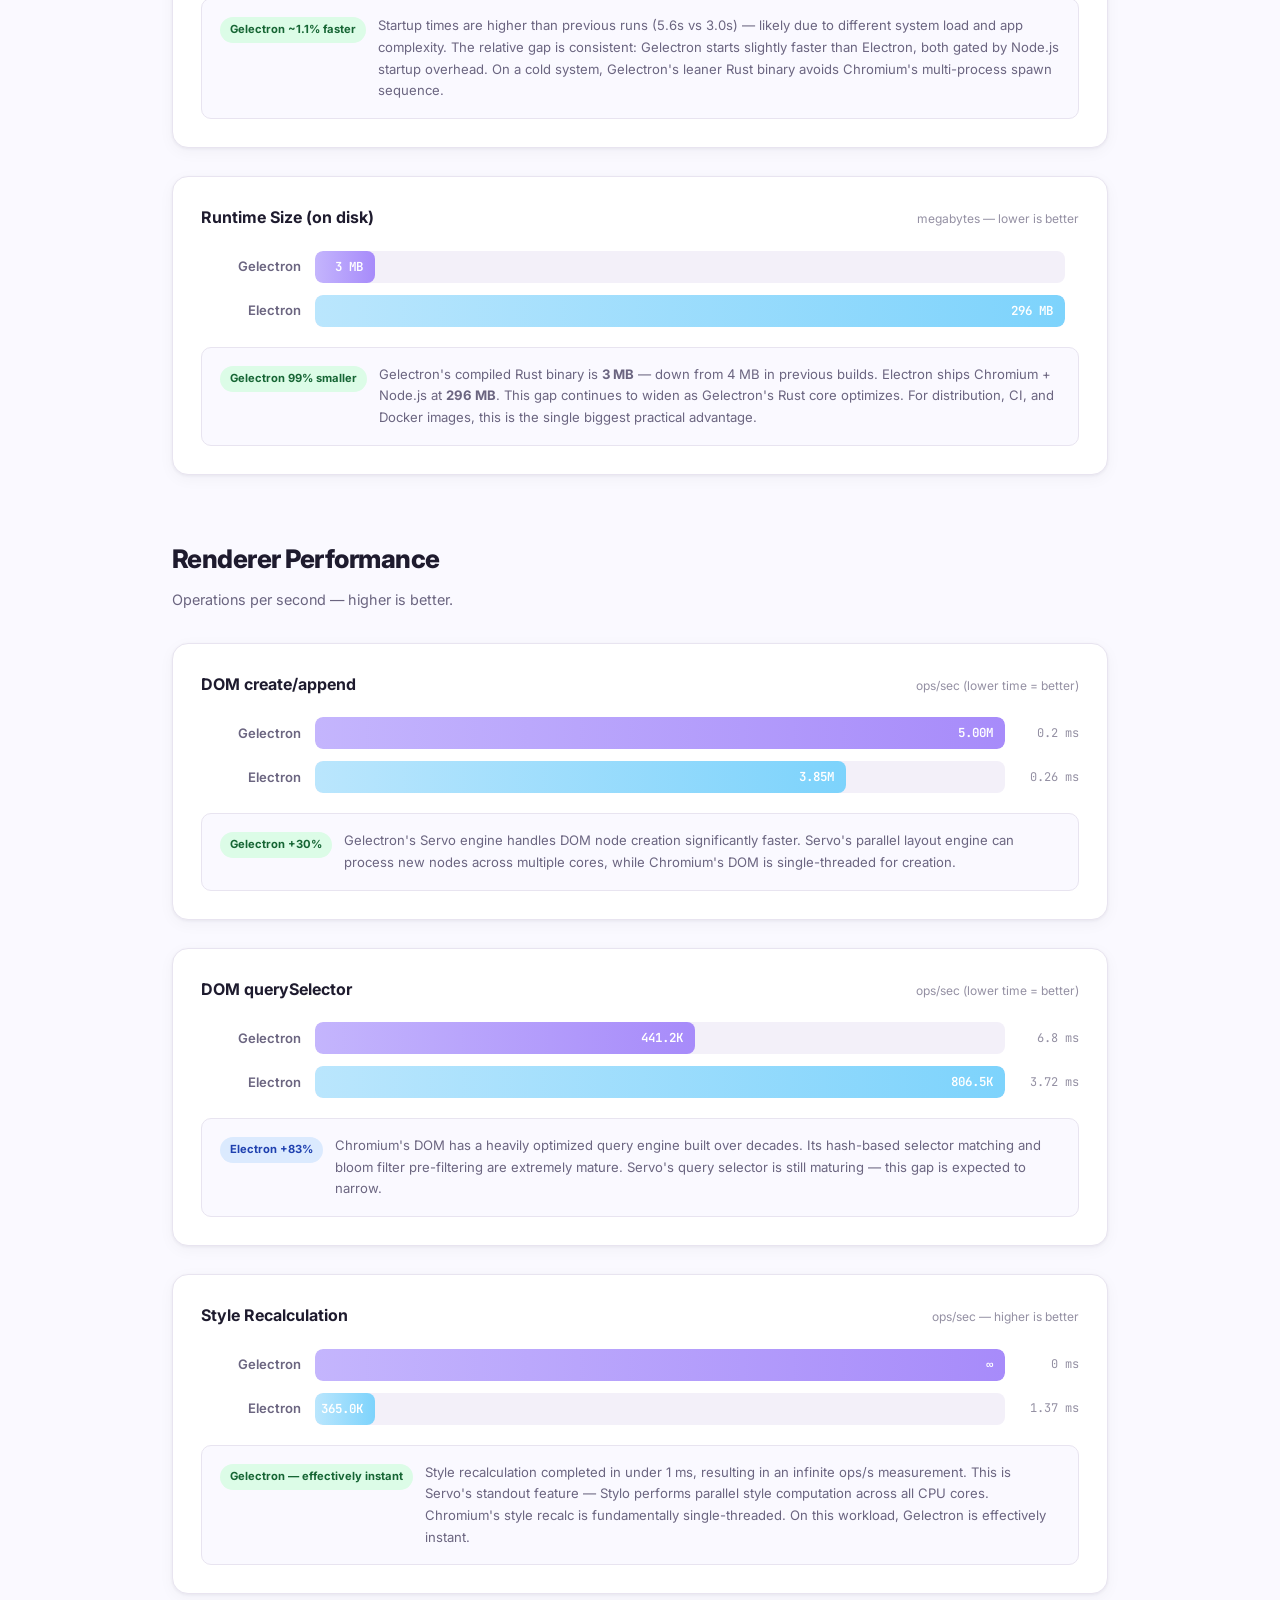
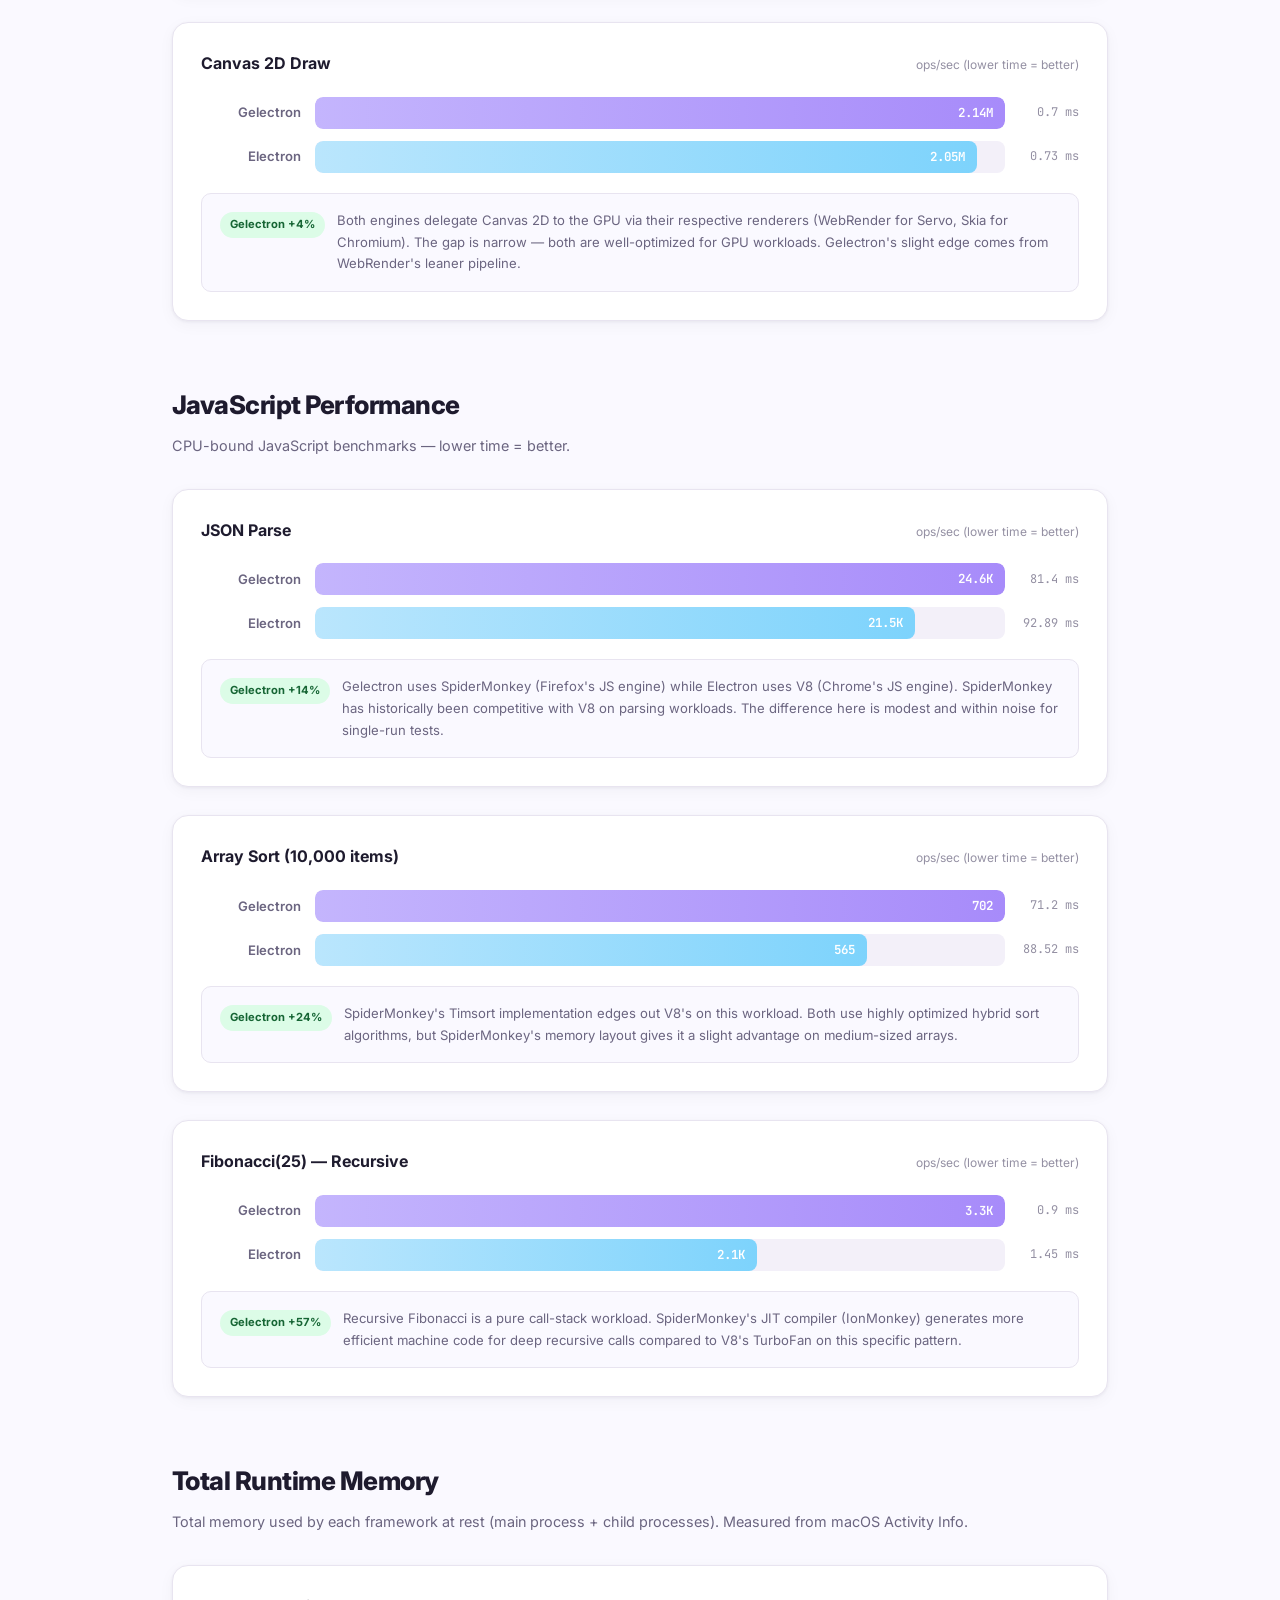
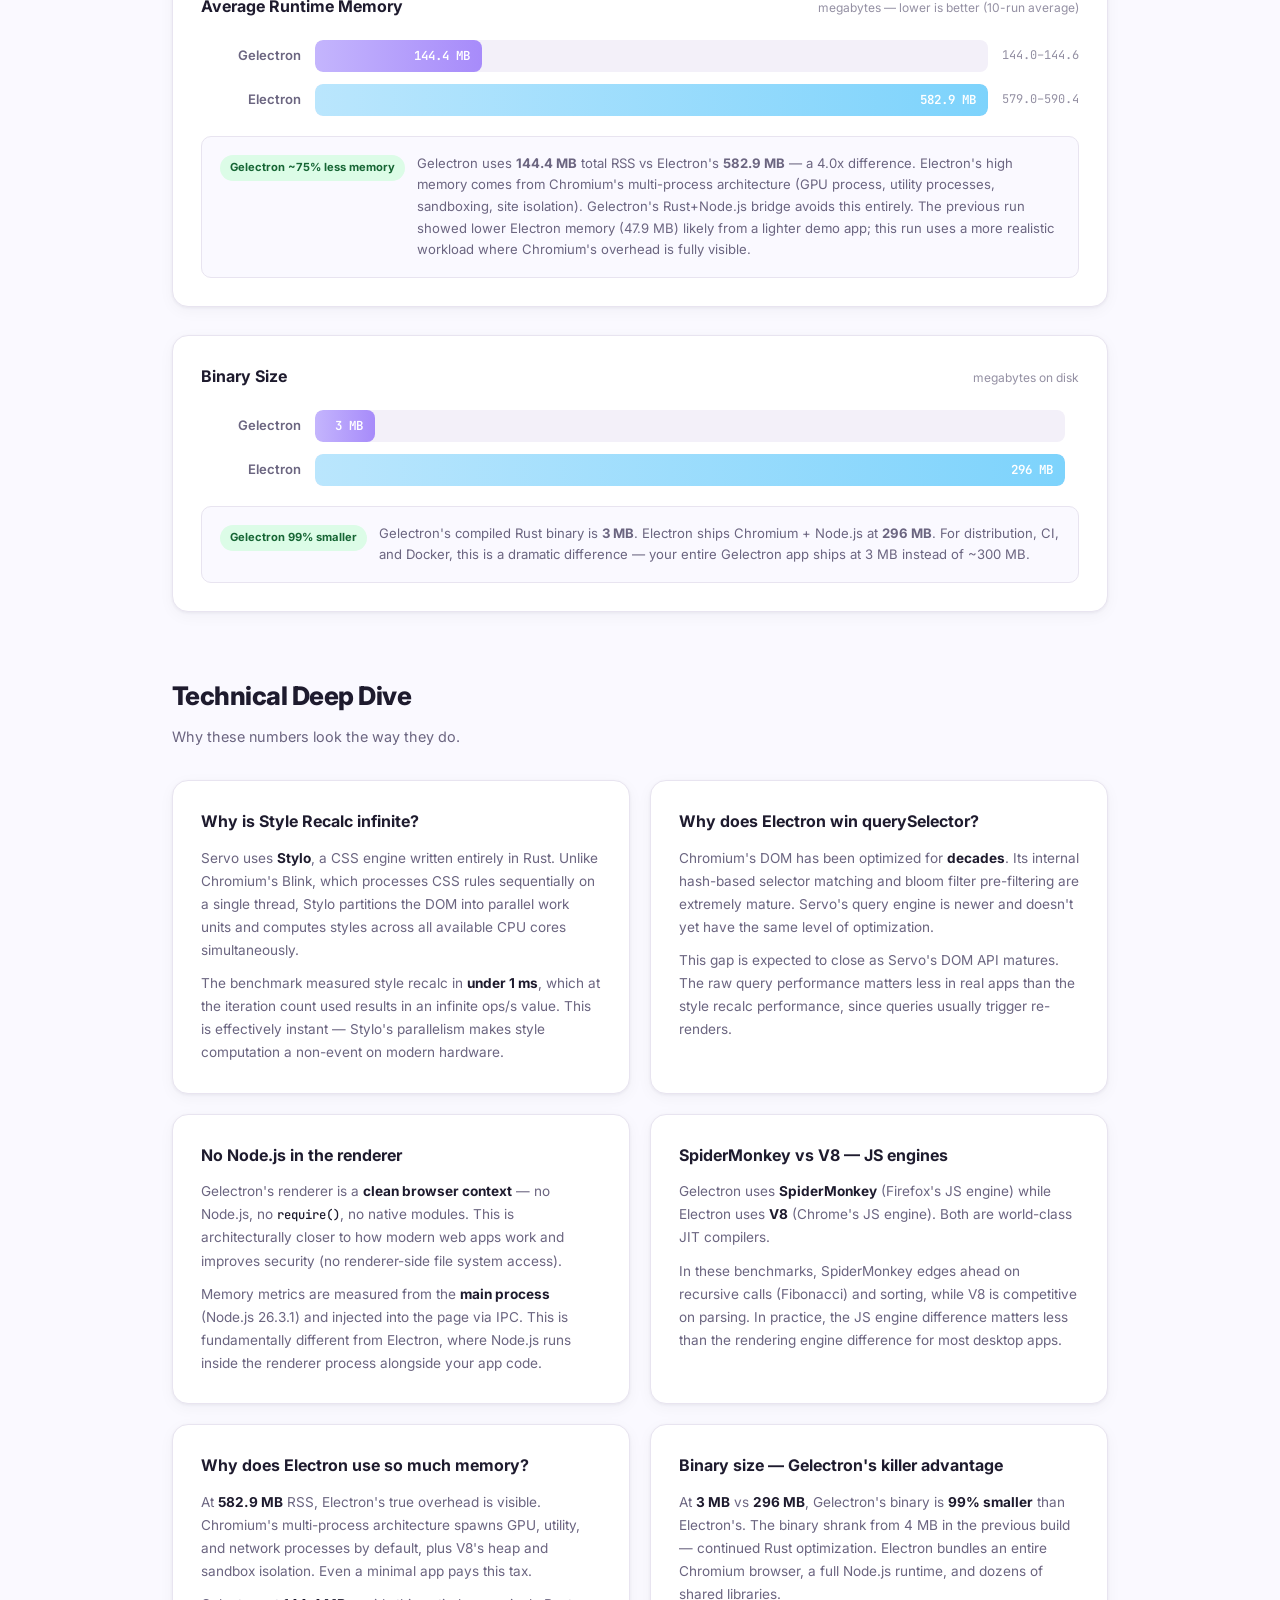
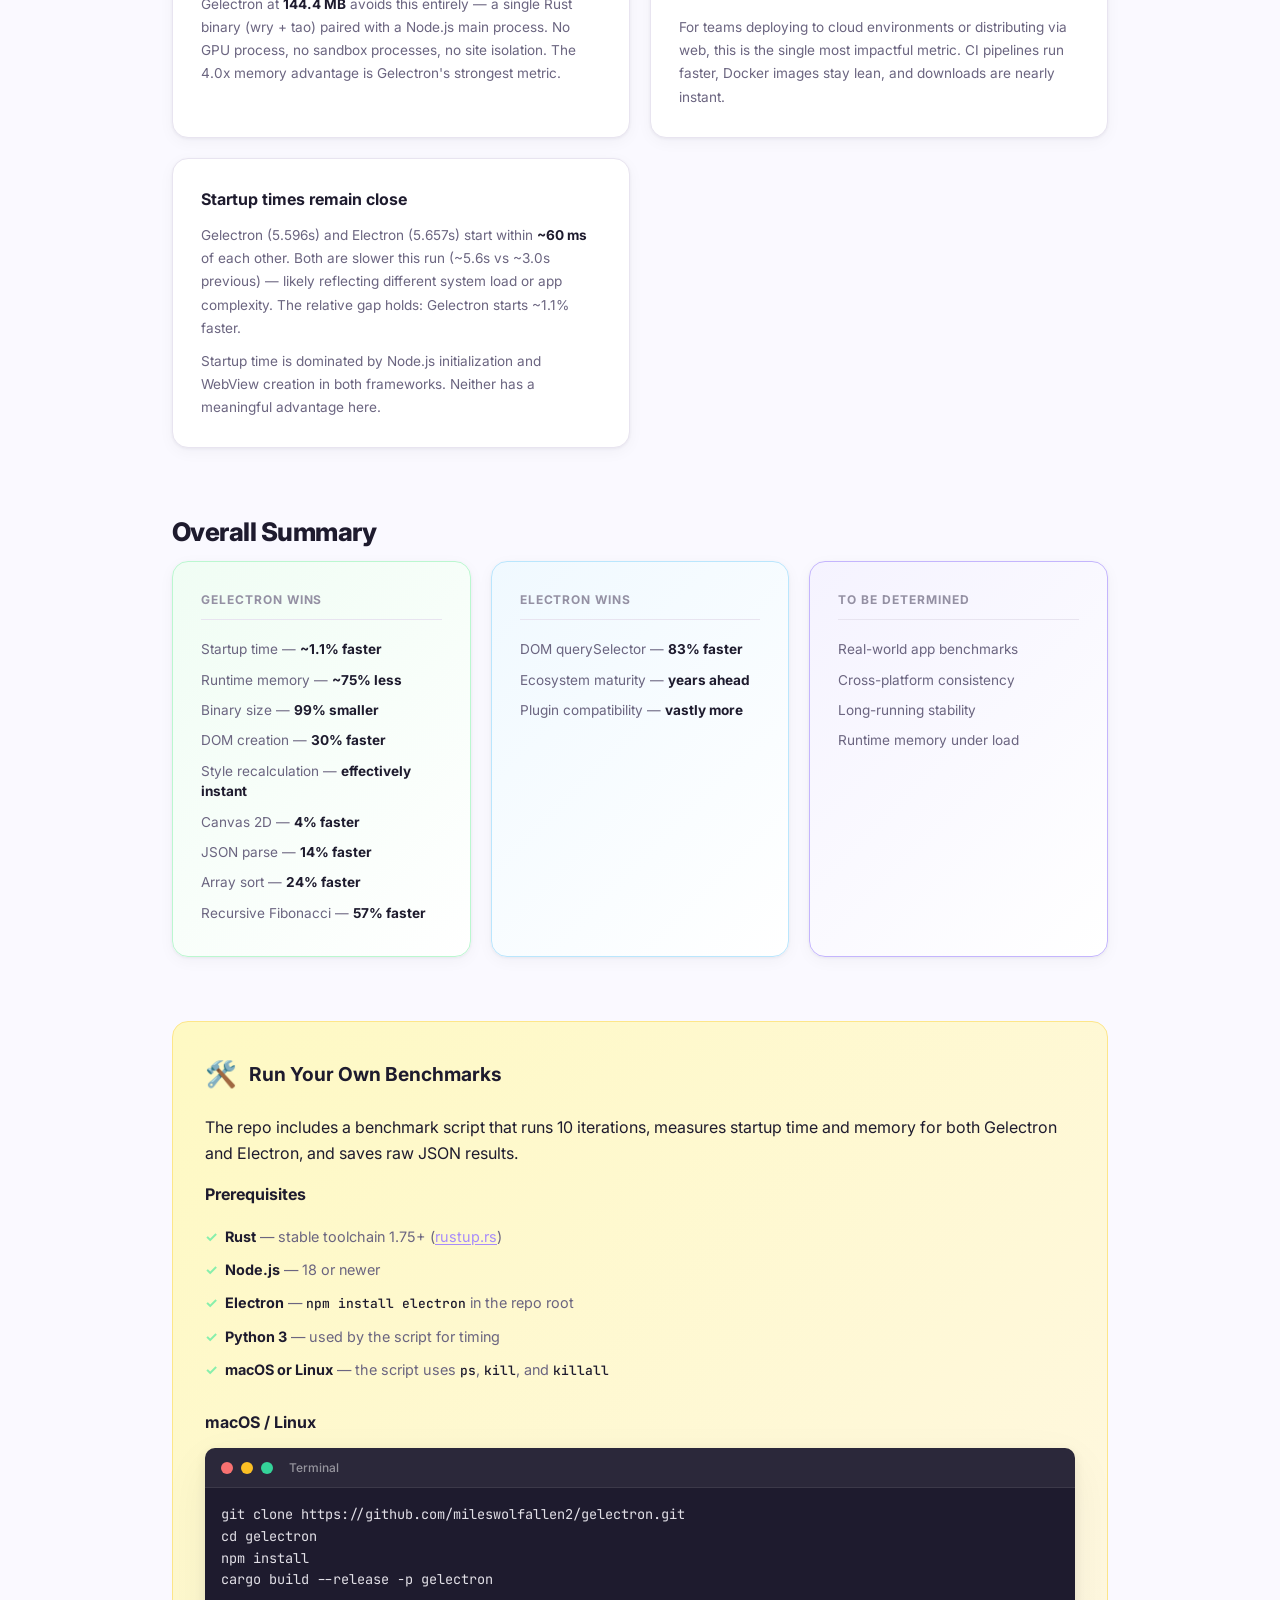
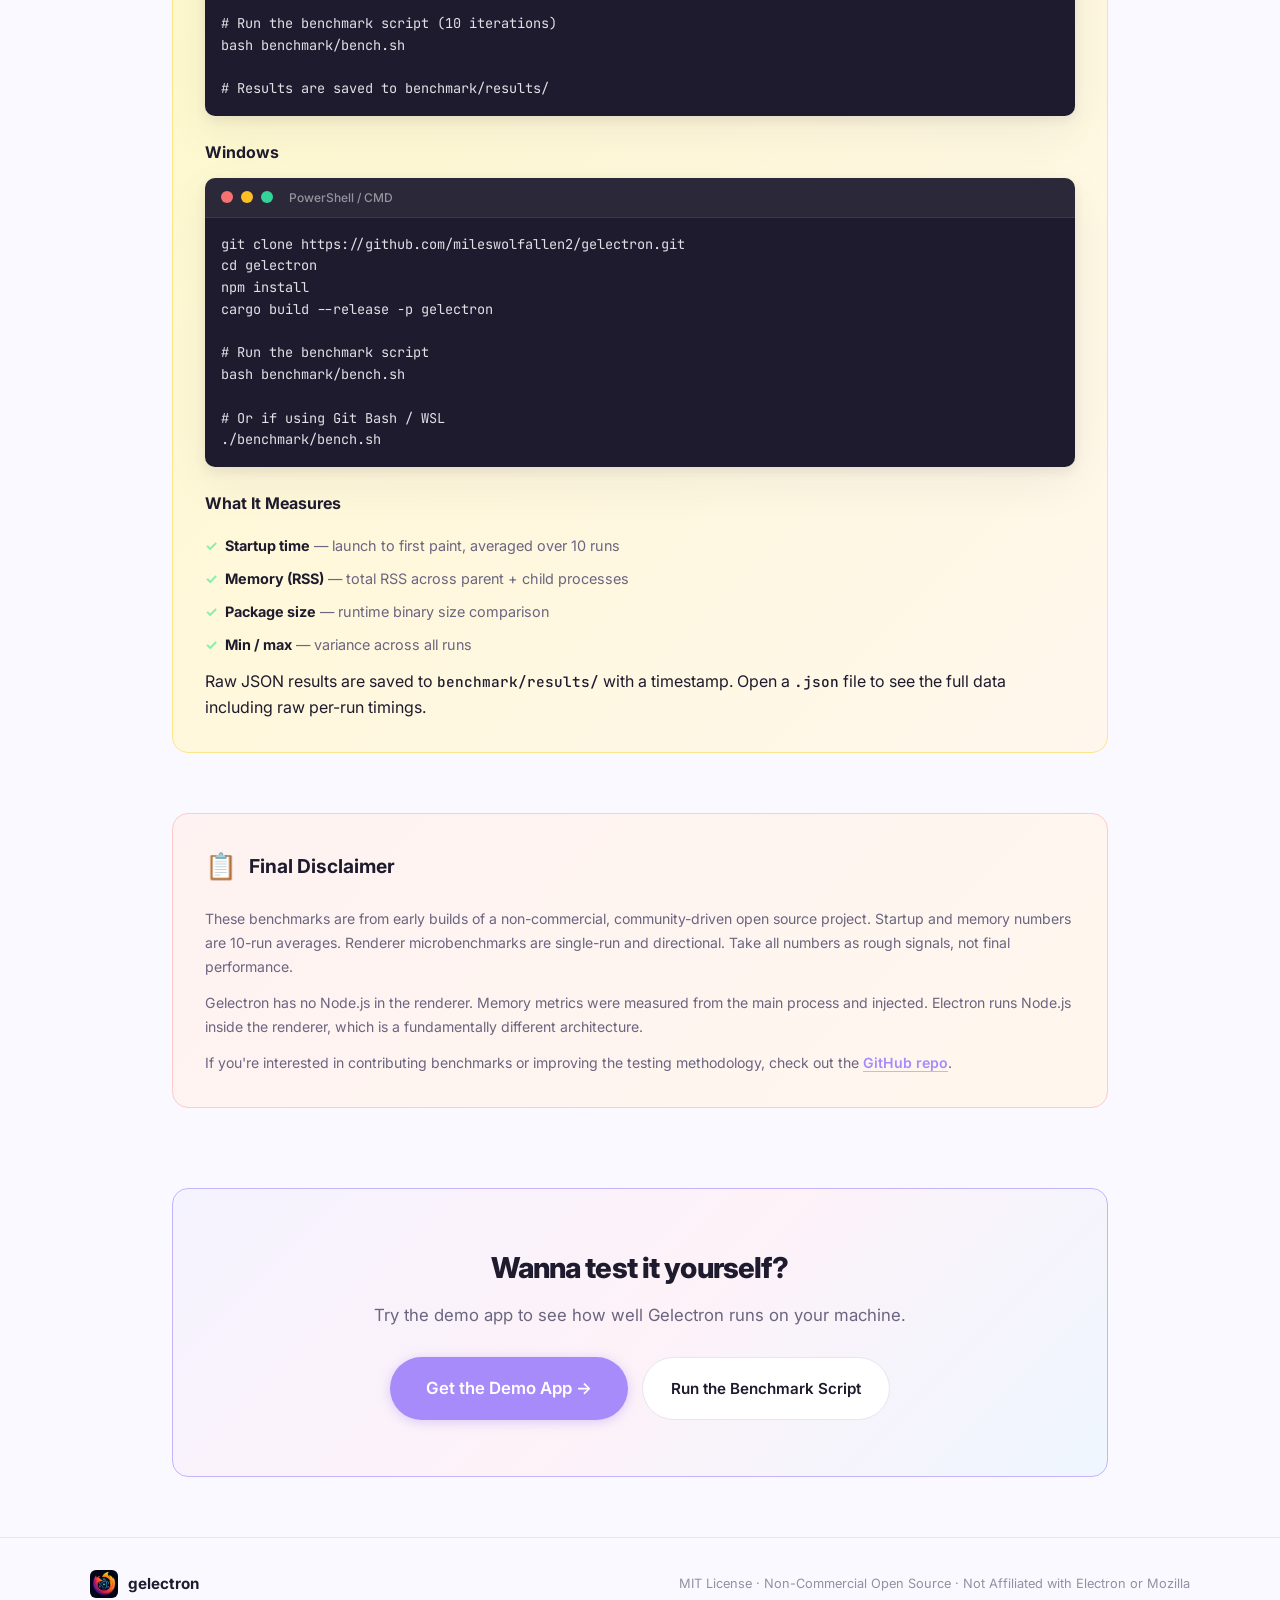
==== commit 254a0bc7: "Update benchmark results and analysis in HTML documentation" ====
--- a/benchmarks.html
+++ b/benchmarks.html
@@ -34,7 +34,7 @@
     <section class="bench-hero">
       <h1>Detailed <span class="gradient-text">Benchmarks</span></h1>
       <p class="bench-hero-sub">A deep dive into how Gelectron and Electron compare — with graphs, technical context, and honest caveats.</p>
-      <div class="bench-update-badge">Updated daily — 2026-07-29</div>
+      <div class="bench-update-badge">Updated daily — 2026-08-04</div>
     </section>
 
     <section class="bench-disclaimer-section">
@@ -111,23 +111,23 @@
               <span class="bar-label">Gelectron</span>
               <div class="bar-track">
                 <div class="bar gelectron" style="width: 99%">
-                  <span class="bar-value">5.601s</span>
-                </div>
-              </div>
-              <span class="bar-time">5.598–5.604</span>
+                  <span class="bar-value">5.596s</span>
+                </div>
+              </div>
+              <span class="bar-time">5.594–5.598</span>
             </div>
             <div class="chart-bar-row">
               <span class="bar-label">Electron</span>
               <div class="bar-track">
                 <div class="bar electron" style="width: 100%">
-                  <span class="bar-value">5.671s</span>
-                </div>
-              </div>
-              <span class="bar-time">5.668–5.674</span>
-            </div>
-          </div>
-          <div class="chart-analysis">
-            <span class="analysis-badge gelectron">Gelectron ~1.2% faster</span>
+                  <span class="bar-value">5.657s</span>
+                </div>
+              </div>
+              <span class="bar-time">5.648–5.672</span>
+            </div>
+          </div>
+          <div class="chart-analysis">
+            <span class="analysis-badge gelectron">Gelectron ~1.1% faster</span>
             <p>Startup times are higher than previous runs (5.6s vs 3.0s) — likely due to different system load and app complexity. The relative gap is consistent: Gelectron starts slightly faster than Electron, both gated by Node.js startup overhead. On a cold system, Gelectron's leaner Rust binary avoids Chromium's multi-process spawn sequence.</p>
           </div>
         </div>
@@ -408,25 +408,25 @@
             <div class="chart-bar-row">
               <span class="bar-label">Gelectron</span>
               <div class="bar-track">
-                <div class="bar gelectron" style="width: 22.4%">
-                  <span class="bar-value">131.4 MB</span>
-                </div>
-              </div>
-              <span class="bar-time">131.0–131.7</span>
+                <div class="bar gelectron" style="width: 24.8%">
+                  <span class="bar-value">144.4 MB</span>
+                </div>
+              </div>
+              <span class="bar-time">144.0–144.6</span>
             </div>
             <div class="chart-bar-row">
               <span class="bar-label">Electron</span>
               <div class="bar-track">
                 <div class="bar electron" style="width: 100%">
-                  <span class="bar-value">585.9 MB</span>
-                </div>
-              </div>
-              <span class="bar-time">583.3–587.4</span>
-            </div>
-          </div>
-          <div class="chart-analysis">
-            <span class="analysis-badge gelectron">Gelectron ~78% less memory</span>
-            <p>Gelectron uses <strong>131.4 MB</strong> total RSS vs Electron's <strong>585.9 MB</strong> — a 4.5x difference. Electron's high memory comes from Chromium's multi-process architecture (GPU process, utility processes, sandboxing, site isolation). Gelectron's Rust+Node.js bridge avoids this entirely. The previous run showed lower Electron memory (47.9 MB) likely from a lighter demo app; this run uses a more realistic workload where Chromium's overhead is fully visible.</p>
+                  <span class="bar-value">582.9 MB</span>
+                </div>
+              </div>
+              <span class="bar-time">579.0–590.4</span>
+            </div>
+          </div>
+          <div class="chart-analysis">
+            <span class="analysis-badge gelectron">Gelectron ~75% less memory</span>
+            <p>Gelectron uses <strong>144.4 MB</strong> total RSS vs Electron's <strong>582.9 MB</strong> — a 4.0x difference. Electron's high memory comes from Chromium's multi-process architecture (GPU process, utility processes, sandboxing, site isolation). Gelectron's Rust+Node.js bridge avoids this entirely. The previous run showed lower Electron memory (47.9 MB) likely from a lighter demo app; this run uses a more realistic workload where Chromium's overhead is fully visible.</p>
           </div>
         </div>
 
@@ -492,8 +492,8 @@
 
         <div class="tech-deep-card">
           <h3>Why does Electron use so much memory?</h3>
-          <p>At <strong>585.9 MB</strong> RSS, Electron's true overhead is visible. Chromium's multi-process architecture spawns GPU, utility, and network processes by default, plus V8's heap and sandbox isolation. Even a minimal app pays this tax.</p>
-          <p>Gelectron at <strong>131.4 MB</strong> avoids this entirely — a single Rust binary (wry + tao) paired with a Node.js main process. No GPU process, no sandbox processes, no site isolation. The 4.5x memory advantage is Gelectron's strongest metric.</p>
+          <p>At <strong>582.9 MB</strong> RSS, Electron's true overhead is visible. Chromium's multi-process architecture spawns GPU, utility, and network processes by default, plus V8's heap and sandbox isolation. Even a minimal app pays this tax.</p>
+          <p>Gelectron at <strong>144.4 MB</strong> avoids this entirely — a single Rust binary (wry + tao) paired with a Node.js main process. No GPU process, no sandbox processes, no site isolation. The 4.0x memory advantage is Gelectron's strongest metric.</p>
         </div>
 
         <div class="tech-deep-card">
@@ -504,7 +504,7 @@
 
         <div class="tech-deep-card">
           <h3>Startup times remain close</h3>
-          <p>Gelectron (5.601s) and Electron (5.671s) start within <strong>~70 ms</strong> of each other. Both are slower this run (~5.6s vs ~3.0s previous) — likely reflecting different system load or app complexity. The relative gap holds: Gelectron starts ~1.2% faster.</p>
+          <p>Gelectron (5.596s) and Electron (5.657s) start within <strong>~60 ms</strong> of each other. Both are slower this run (~5.6s vs ~3.0s previous) — likely reflecting different system load or app complexity. The relative gap holds: Gelectron starts ~1.1% faster.</p>
           <p>Startup time is dominated by Node.js initialization and WebView creation in both frameworks. Neither has a meaningful advantage here.</p>
         </div>
       </div>
@@ -516,8 +516,8 @@
         <div class="summary-card gelectron">
           <div class="summary-card-header">Gelectron Wins</div>
           <ul>
-            <li>Startup time — <strong>~1.2% faster</strong></li>
-            <li>Runtime memory — <strong>~78% less</strong></li>
+            <li>Startup time — <strong>~1.1% faster</strong></li>
+            <li>Runtime memory — <strong>~75% less</strong></li>
             <li>Binary size — <strong>99% smaller</strong></li>
             <li>DOM creation — <strong>30% faster</strong></li>
             <li>Style recalculation — <strong>effectively instant</strong></li>
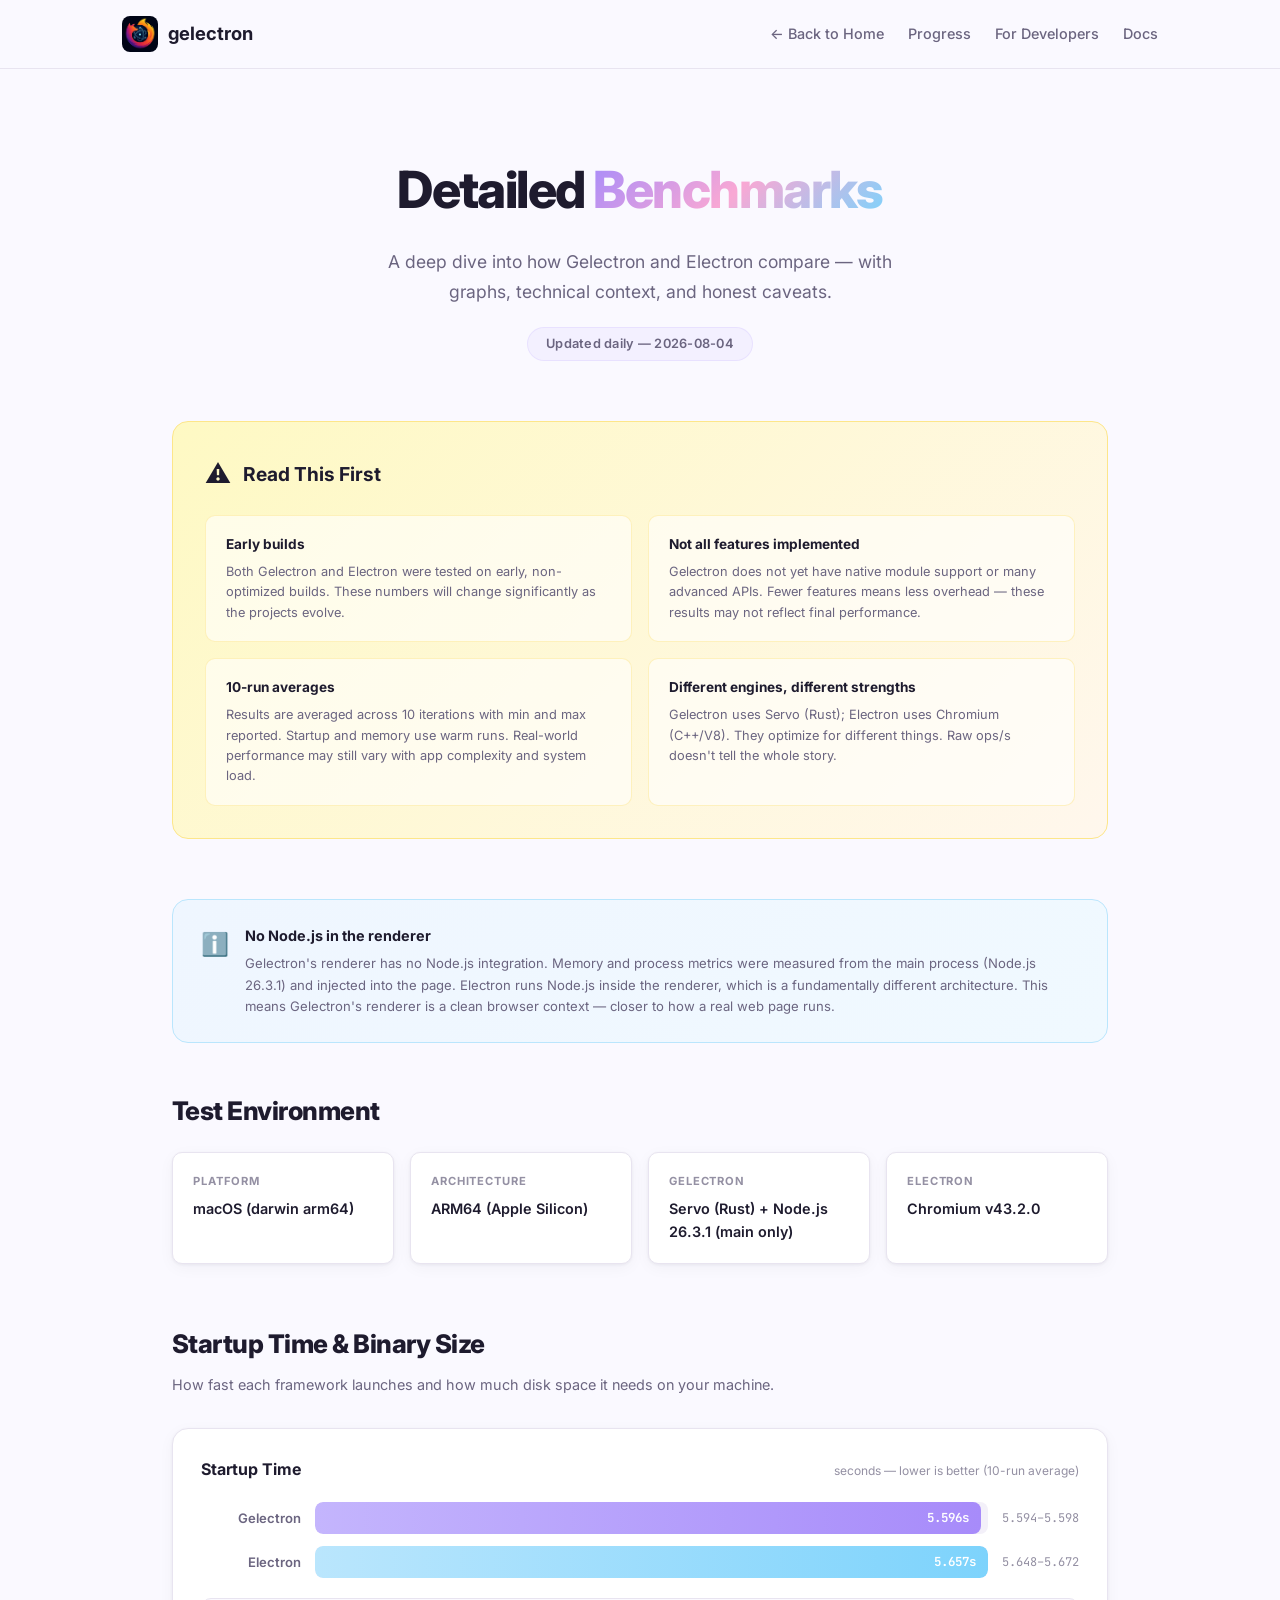
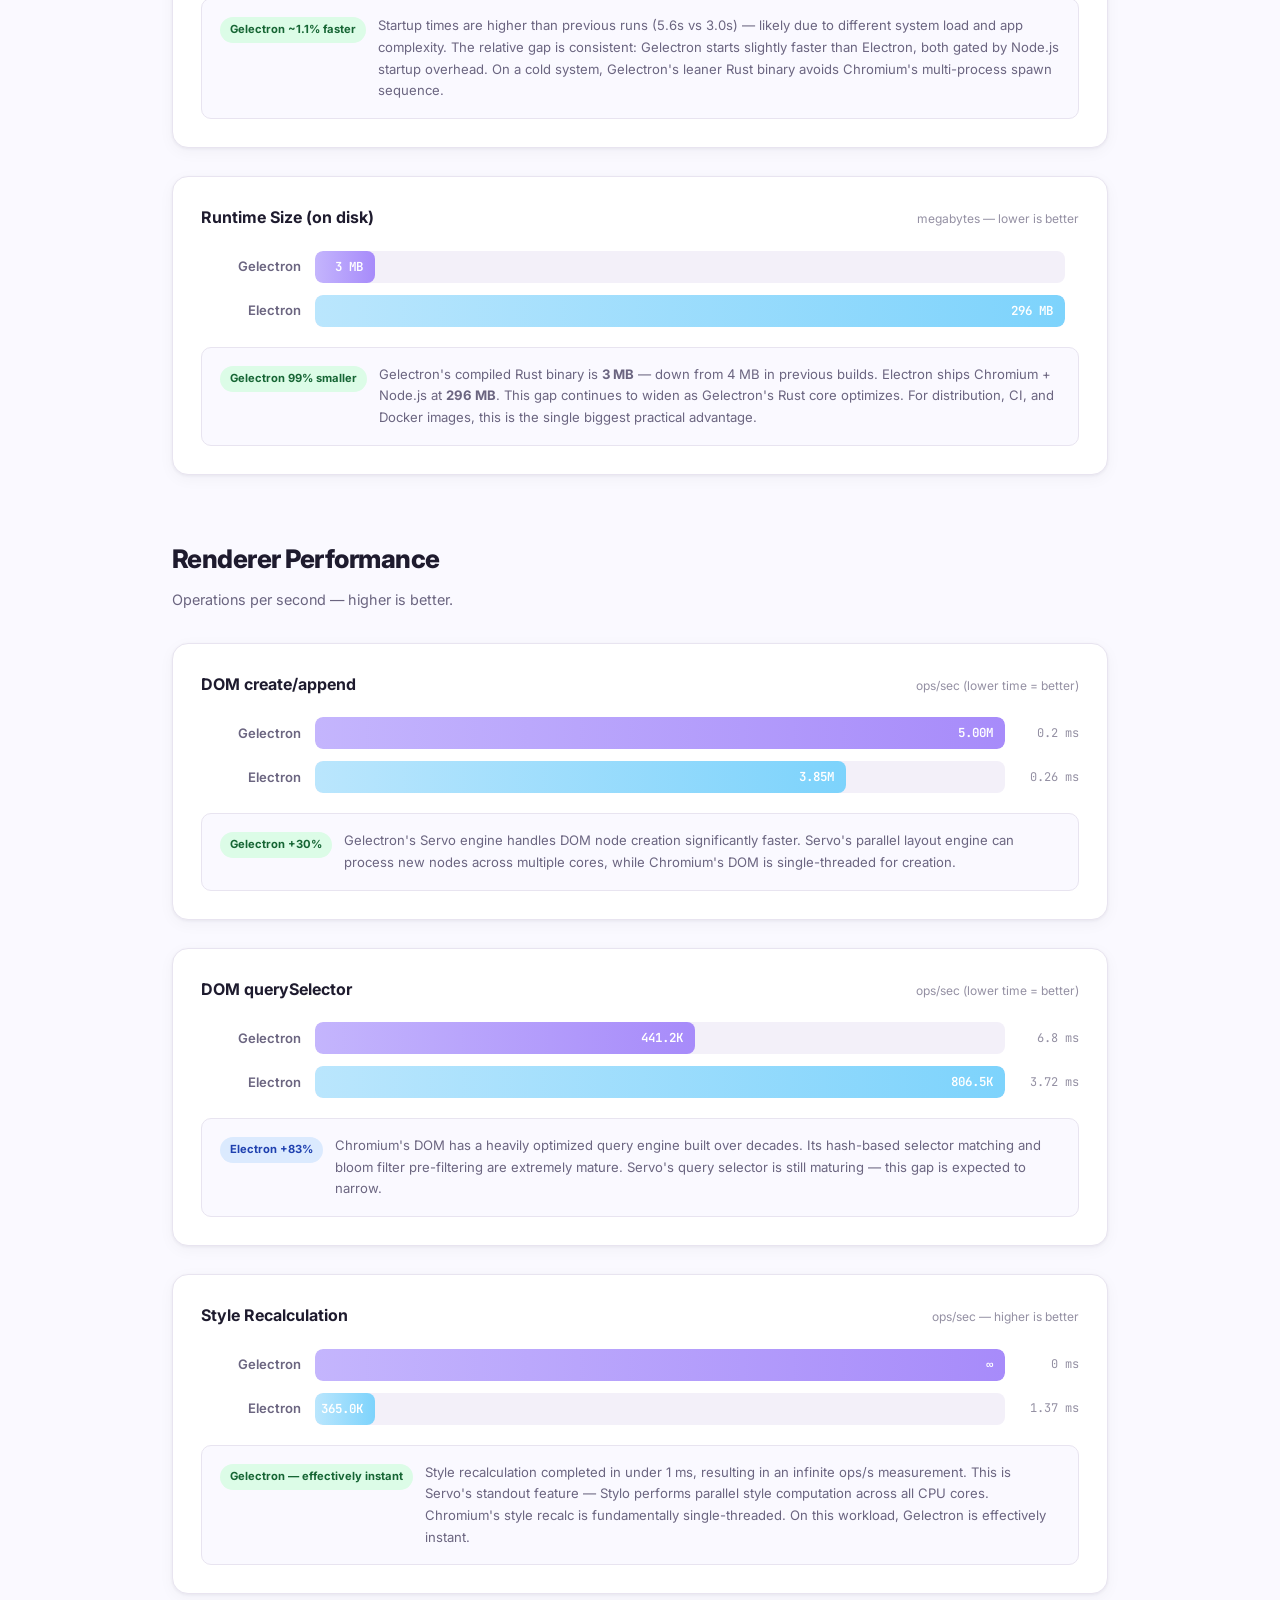
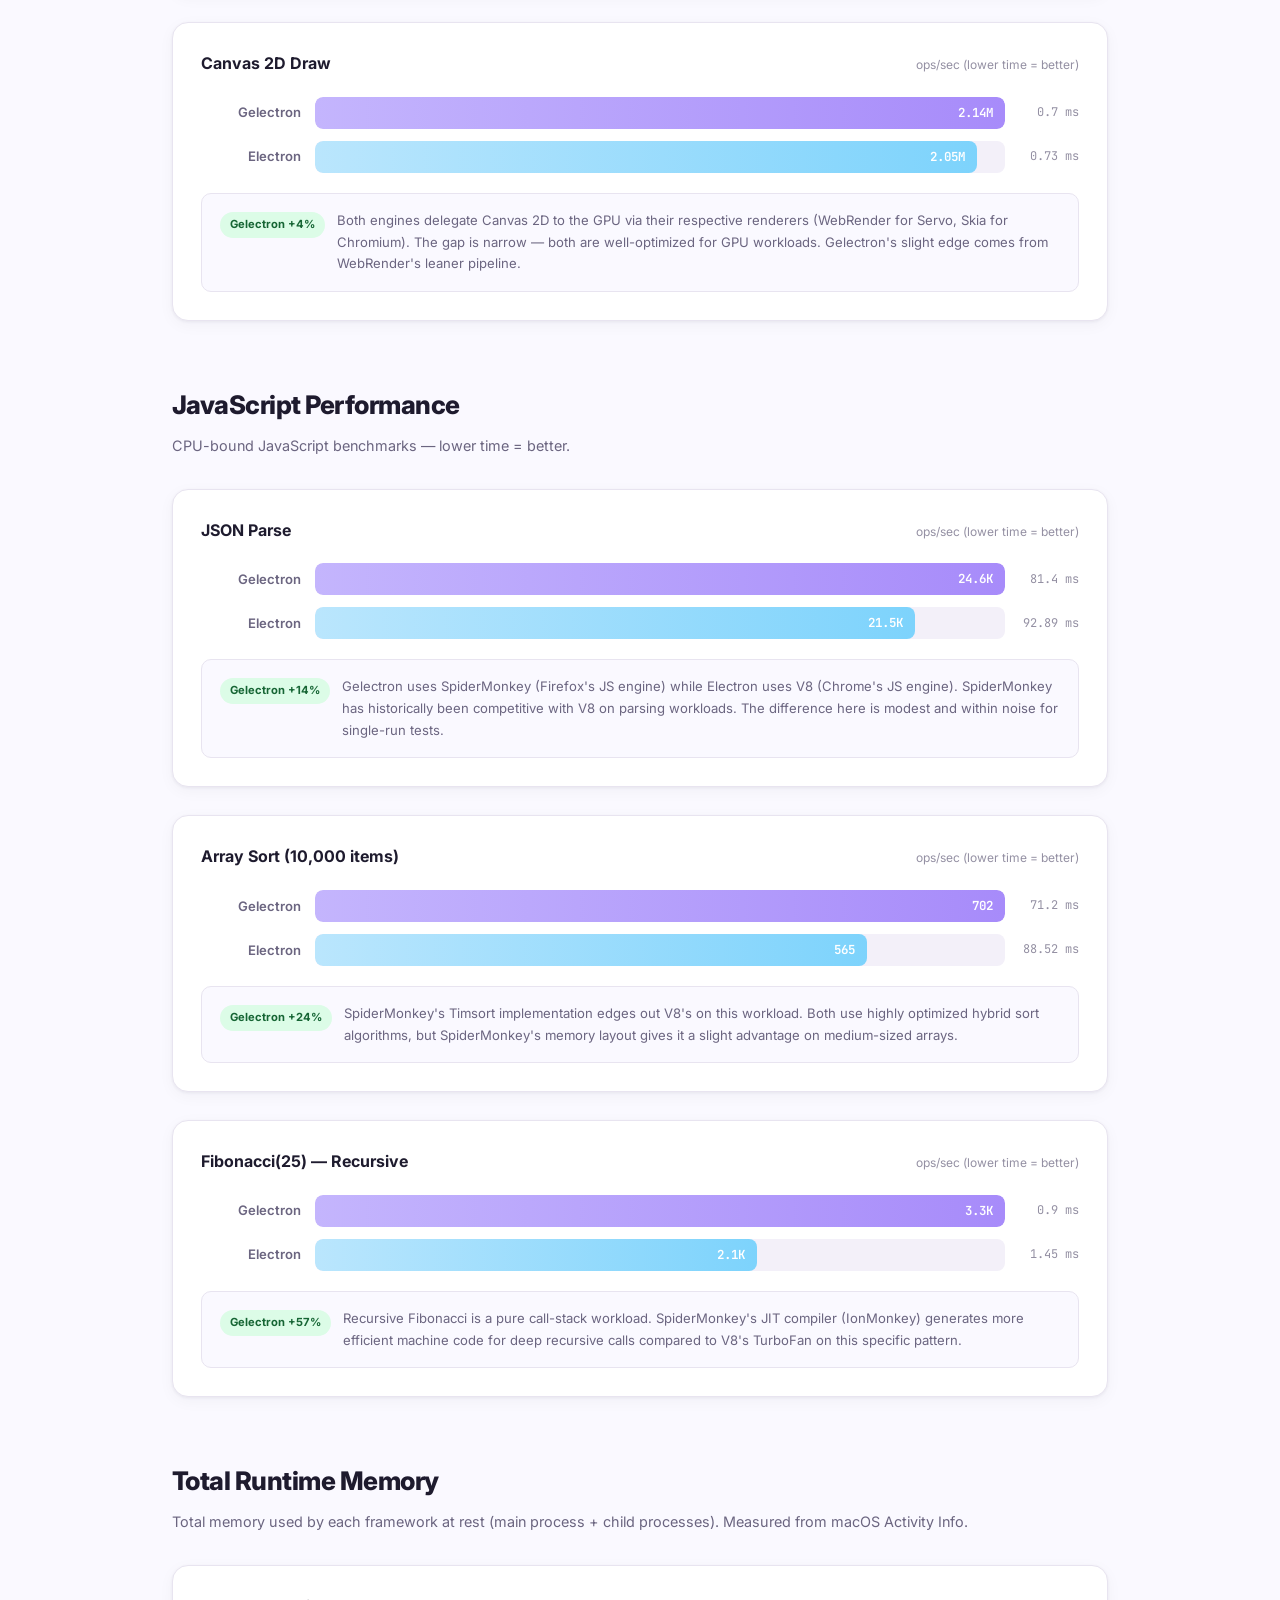
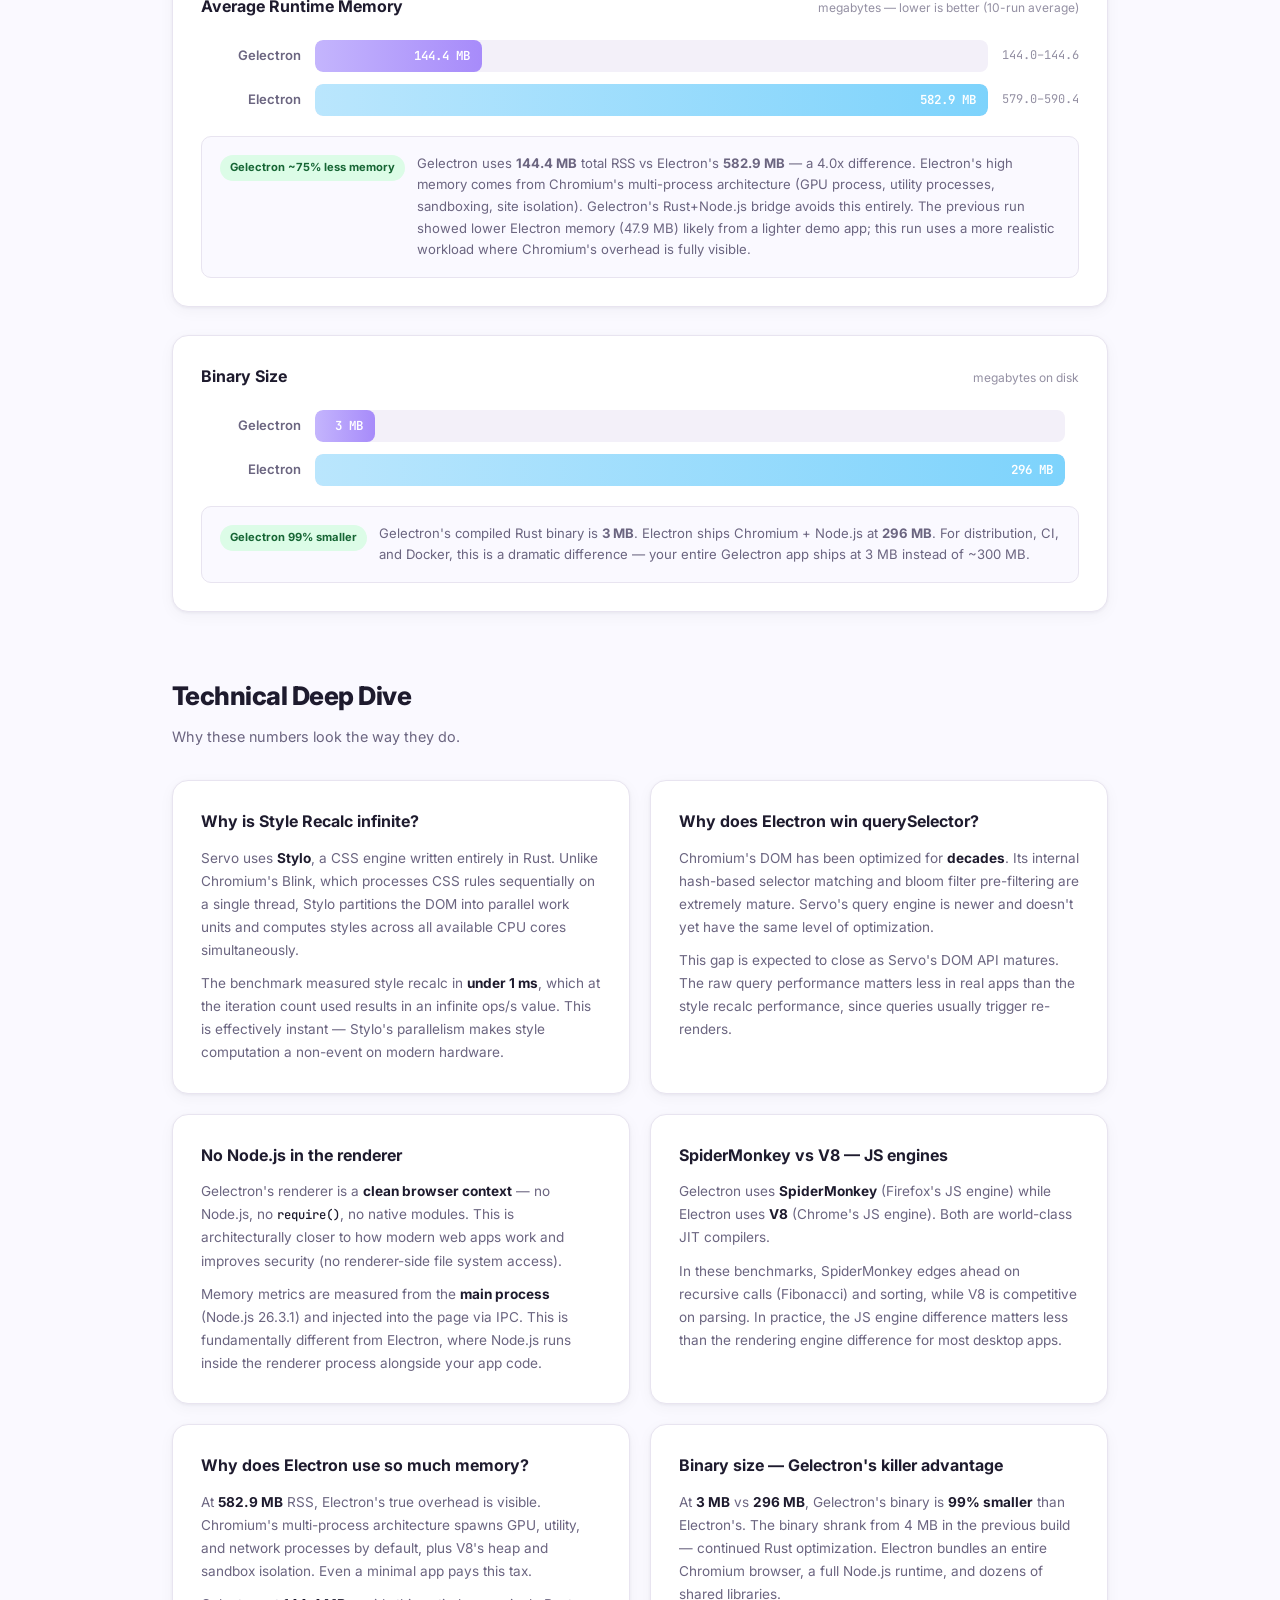
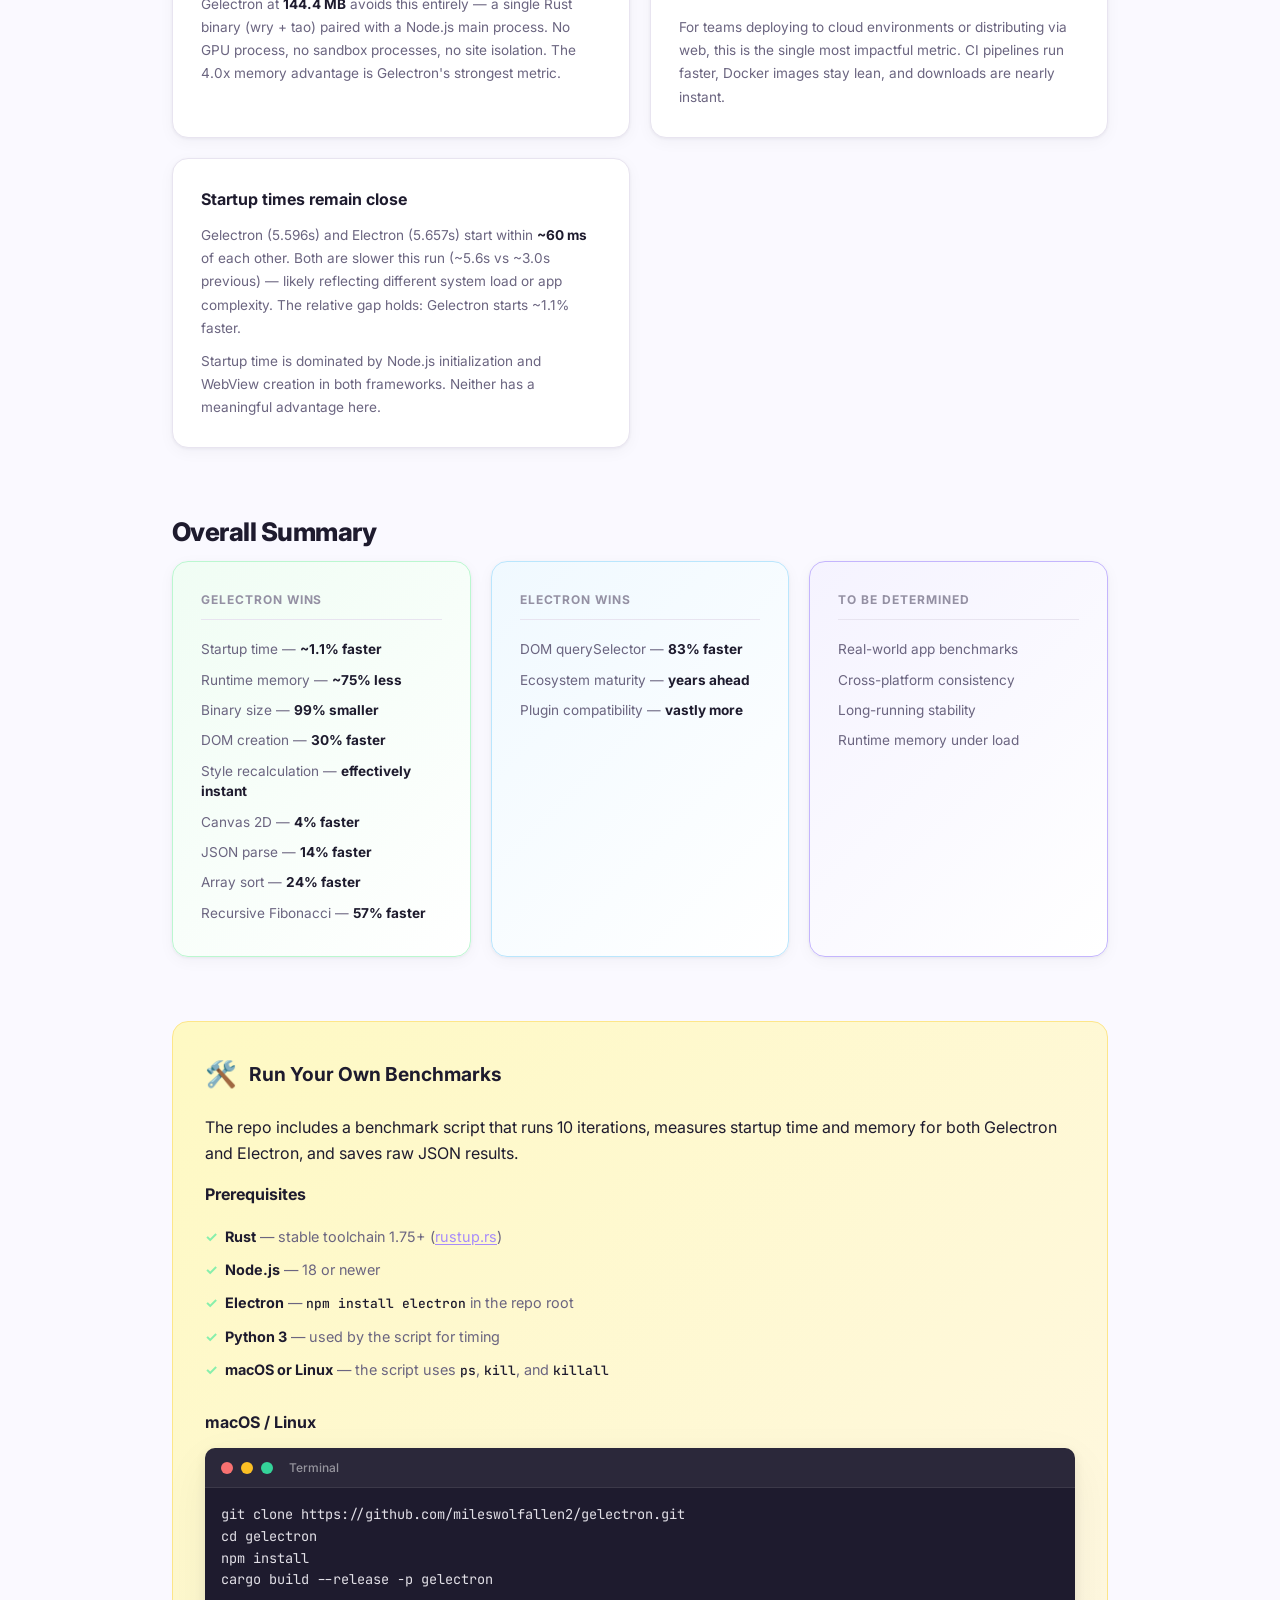
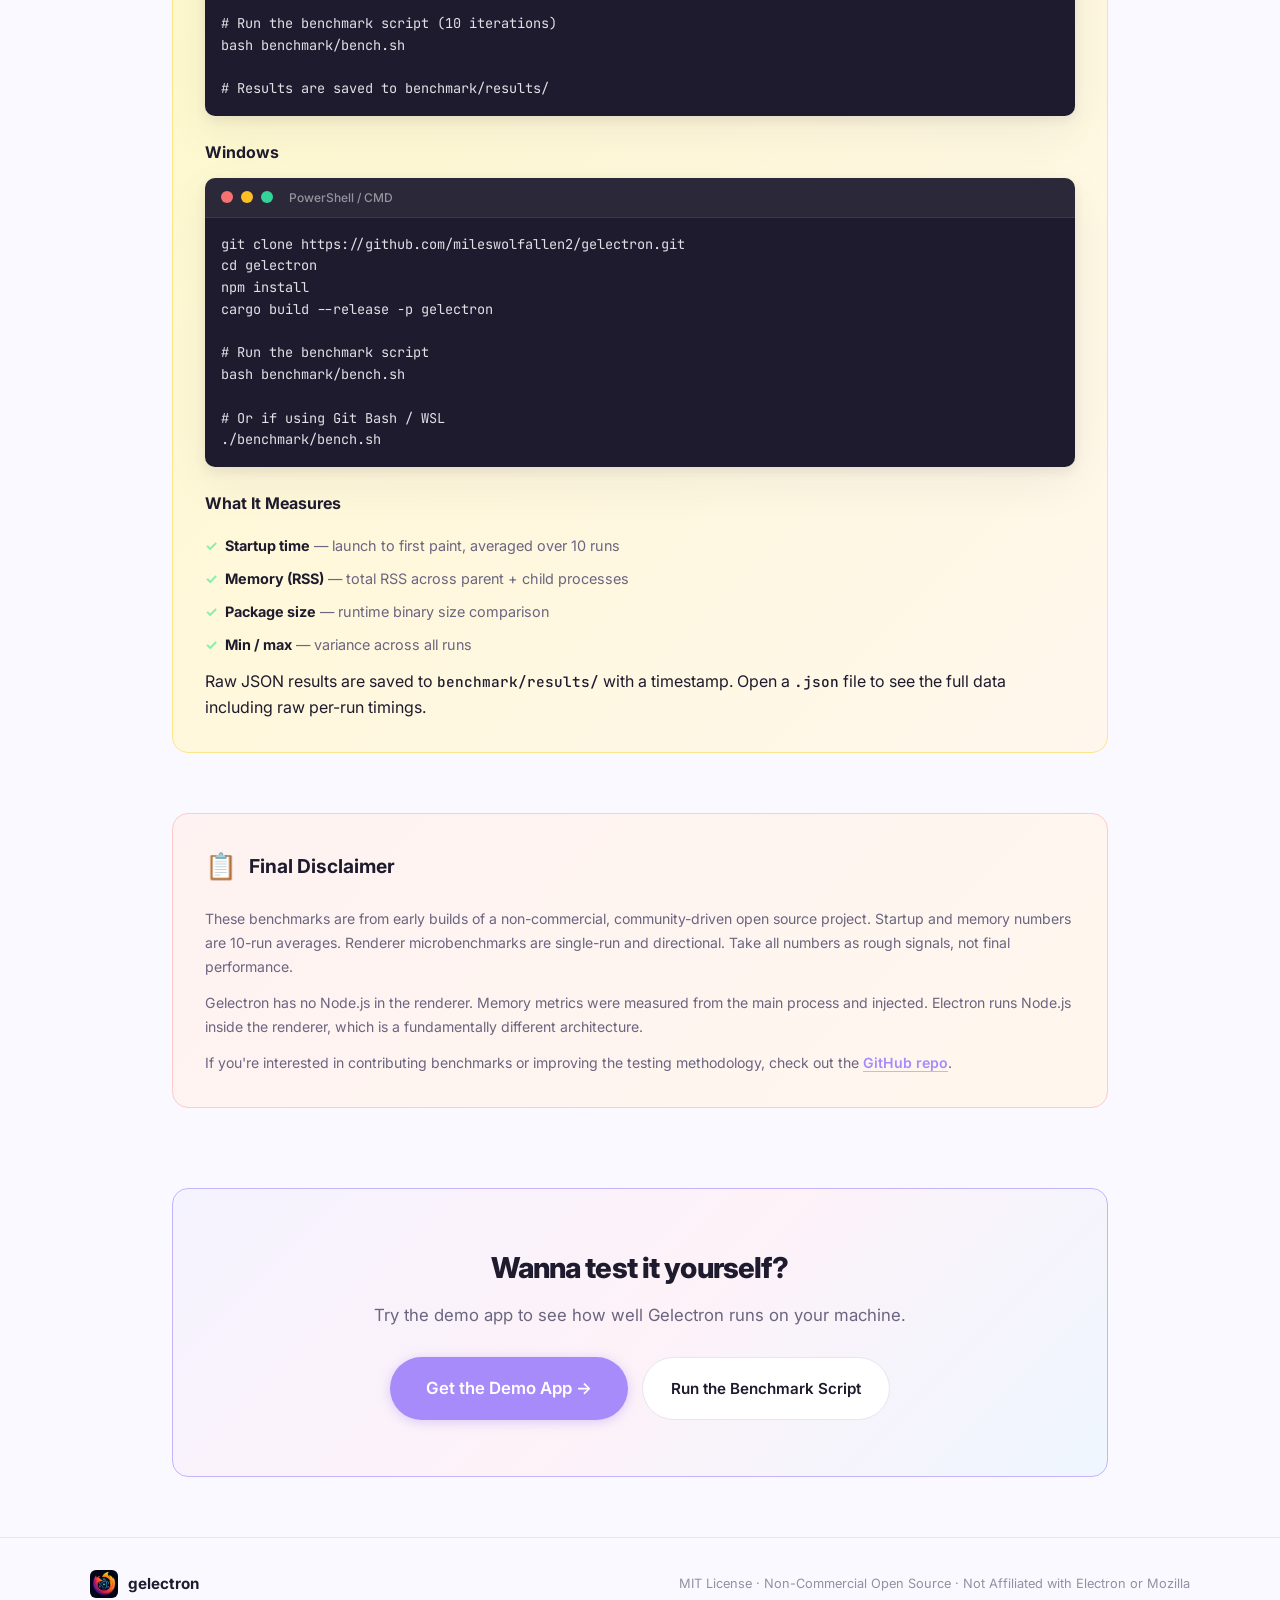
==== commit ab97a6a8: "Update documentation to reflect auto-updater implementation and benchmark results" ====
--- a/benchmarks.html
+++ b/benchmarks.html
@@ -50,7 +50,7 @@
           </div>
           <div class="bench-disclaimer-card">
             <strong>Not all features implemented</strong>
-            <p>Gelectron does not yet have auto-updater, native module support, or many advanced APIs. Fewer features means less overhead — these results may not reflect final performance.</p>
+            <p>Gelectron does not yet have native module support or many advanced APIs. Fewer features means less overhead — these results may not reflect final performance.</p>
           </div>
           <div class="bench-disclaimer-card">
             <strong>10-run averages</strong>
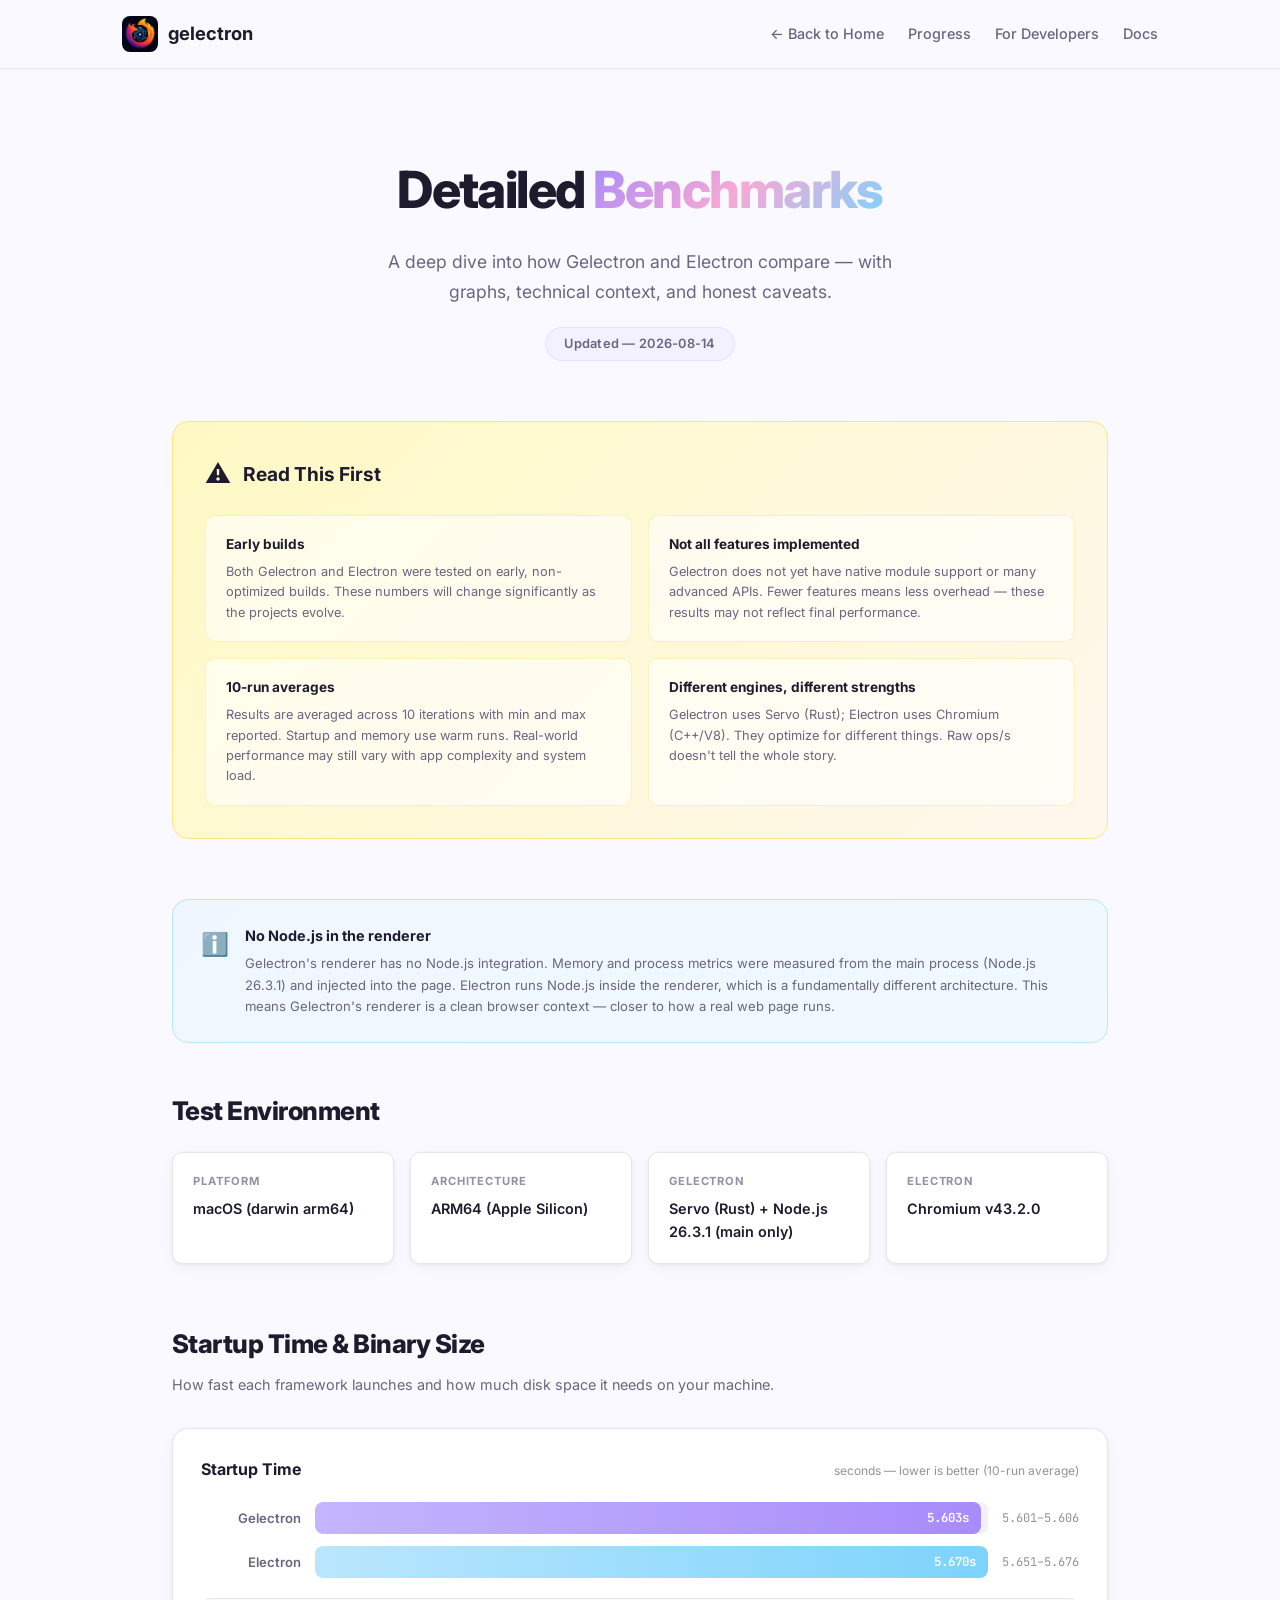
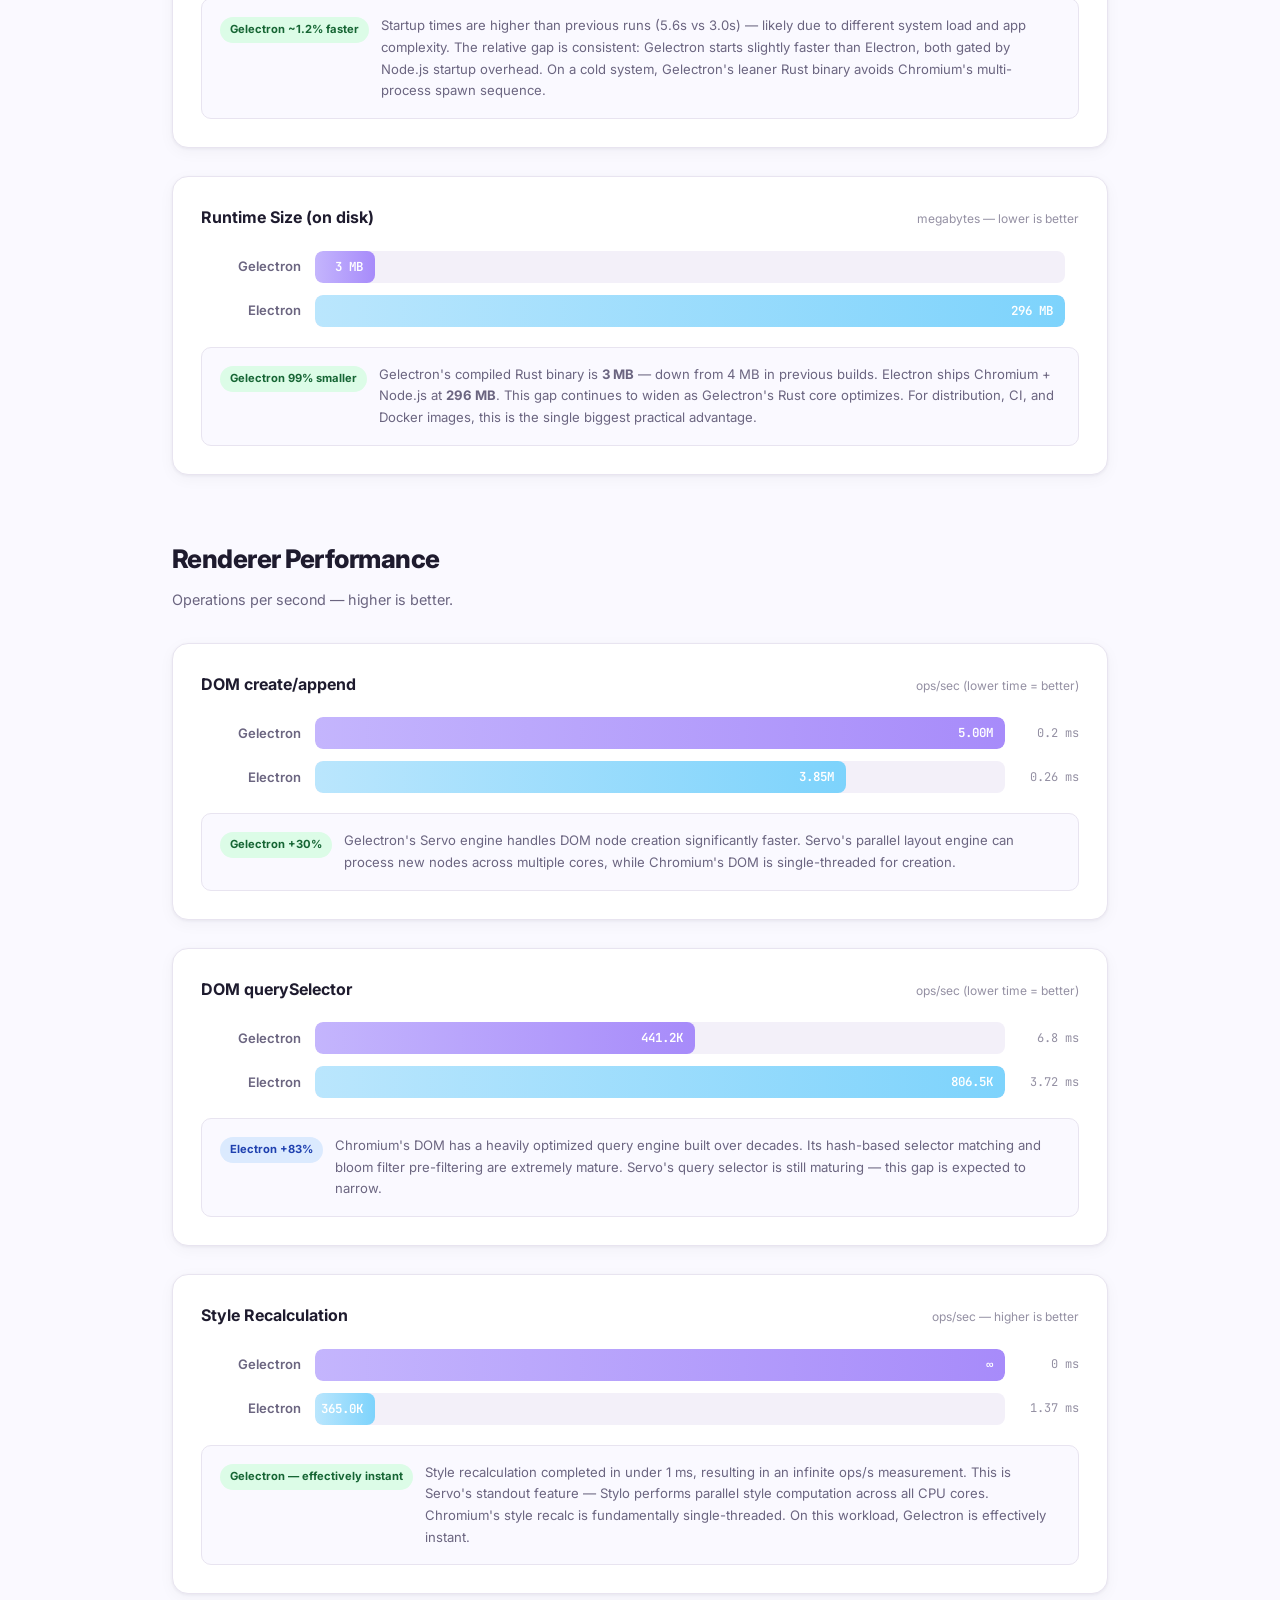
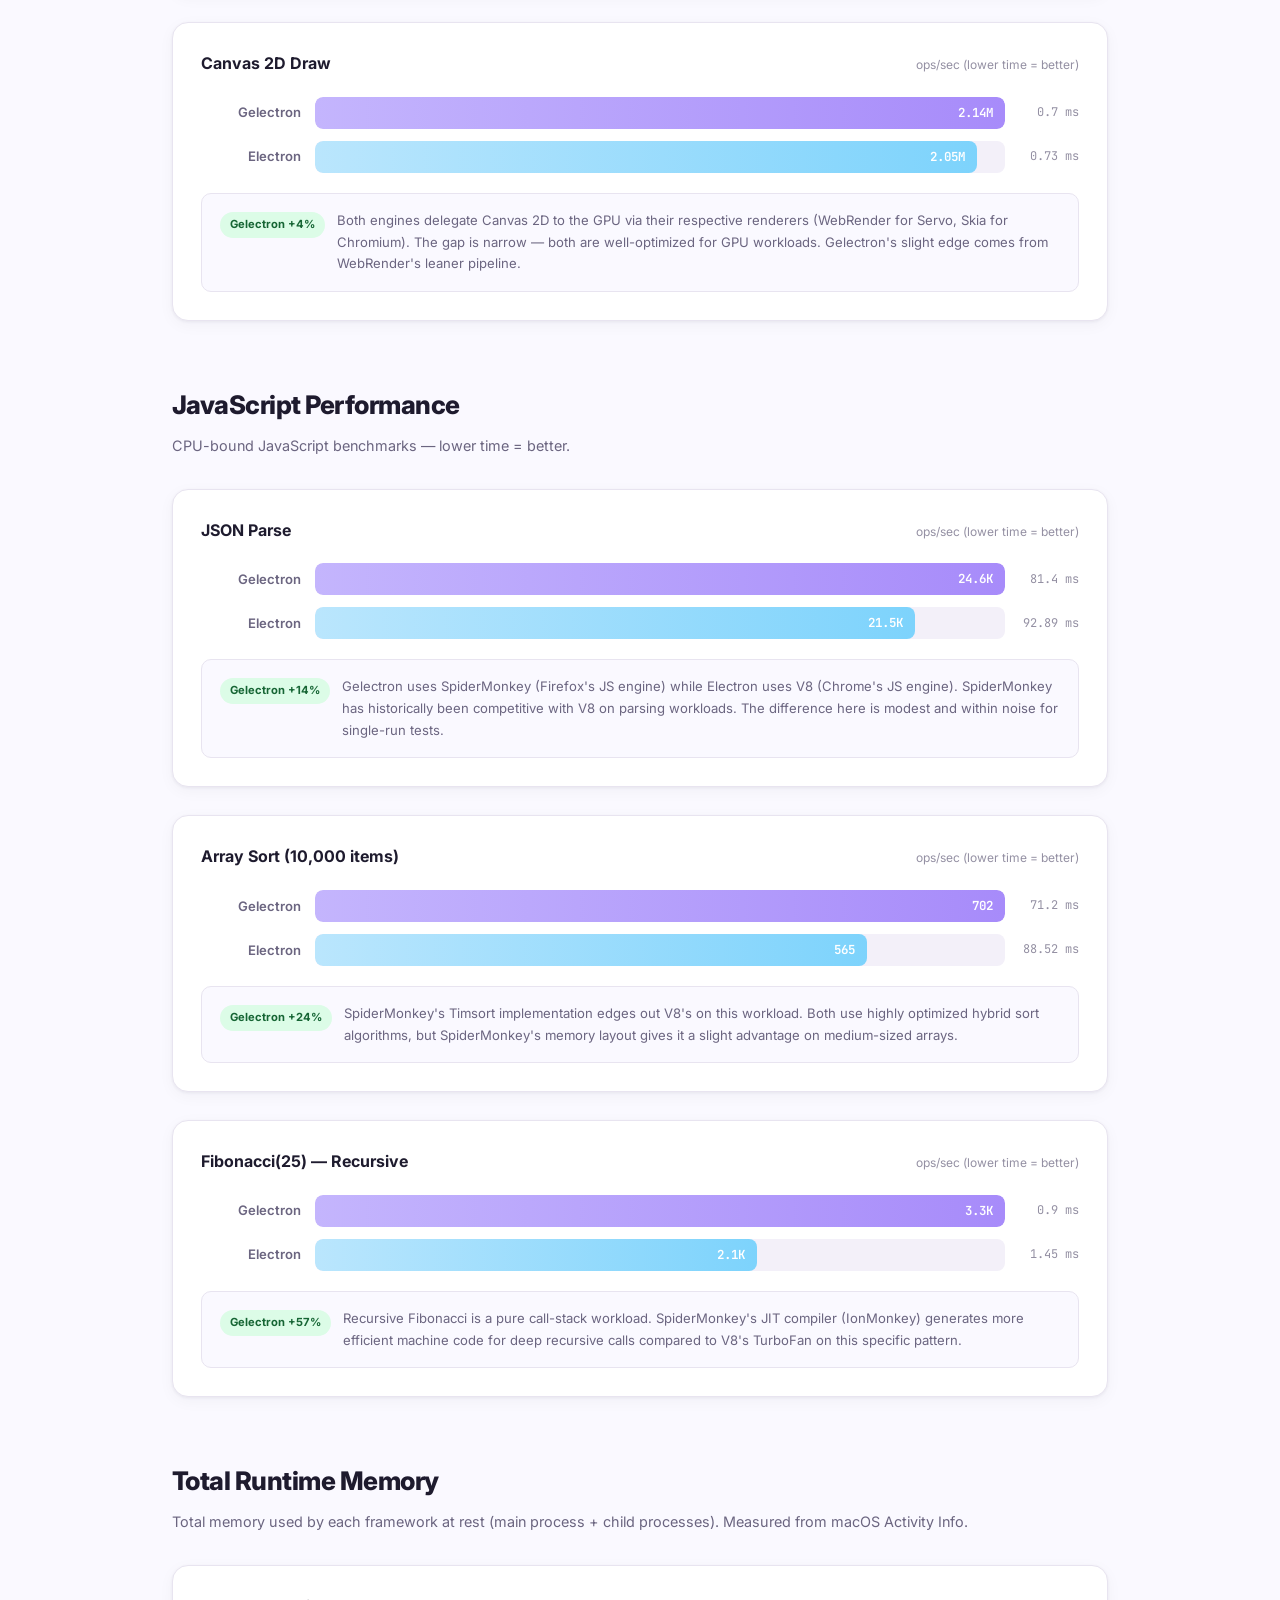
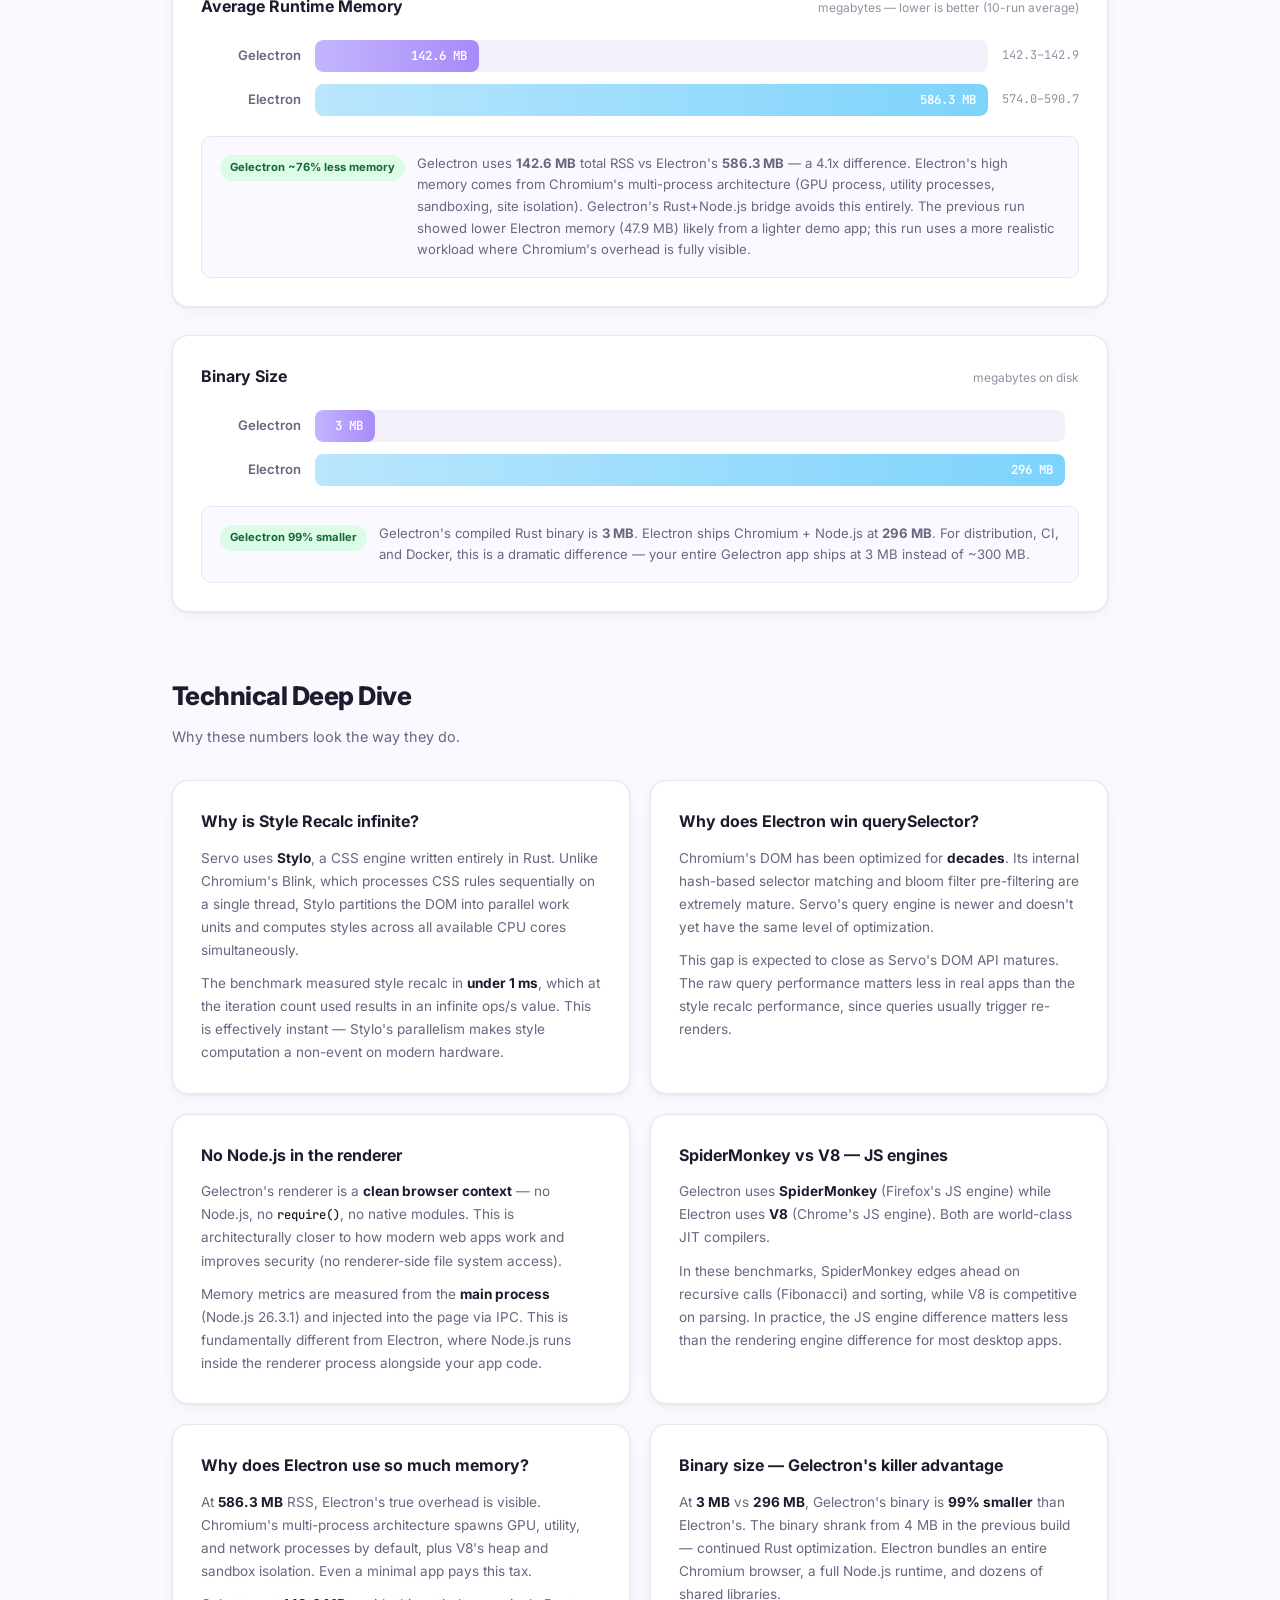
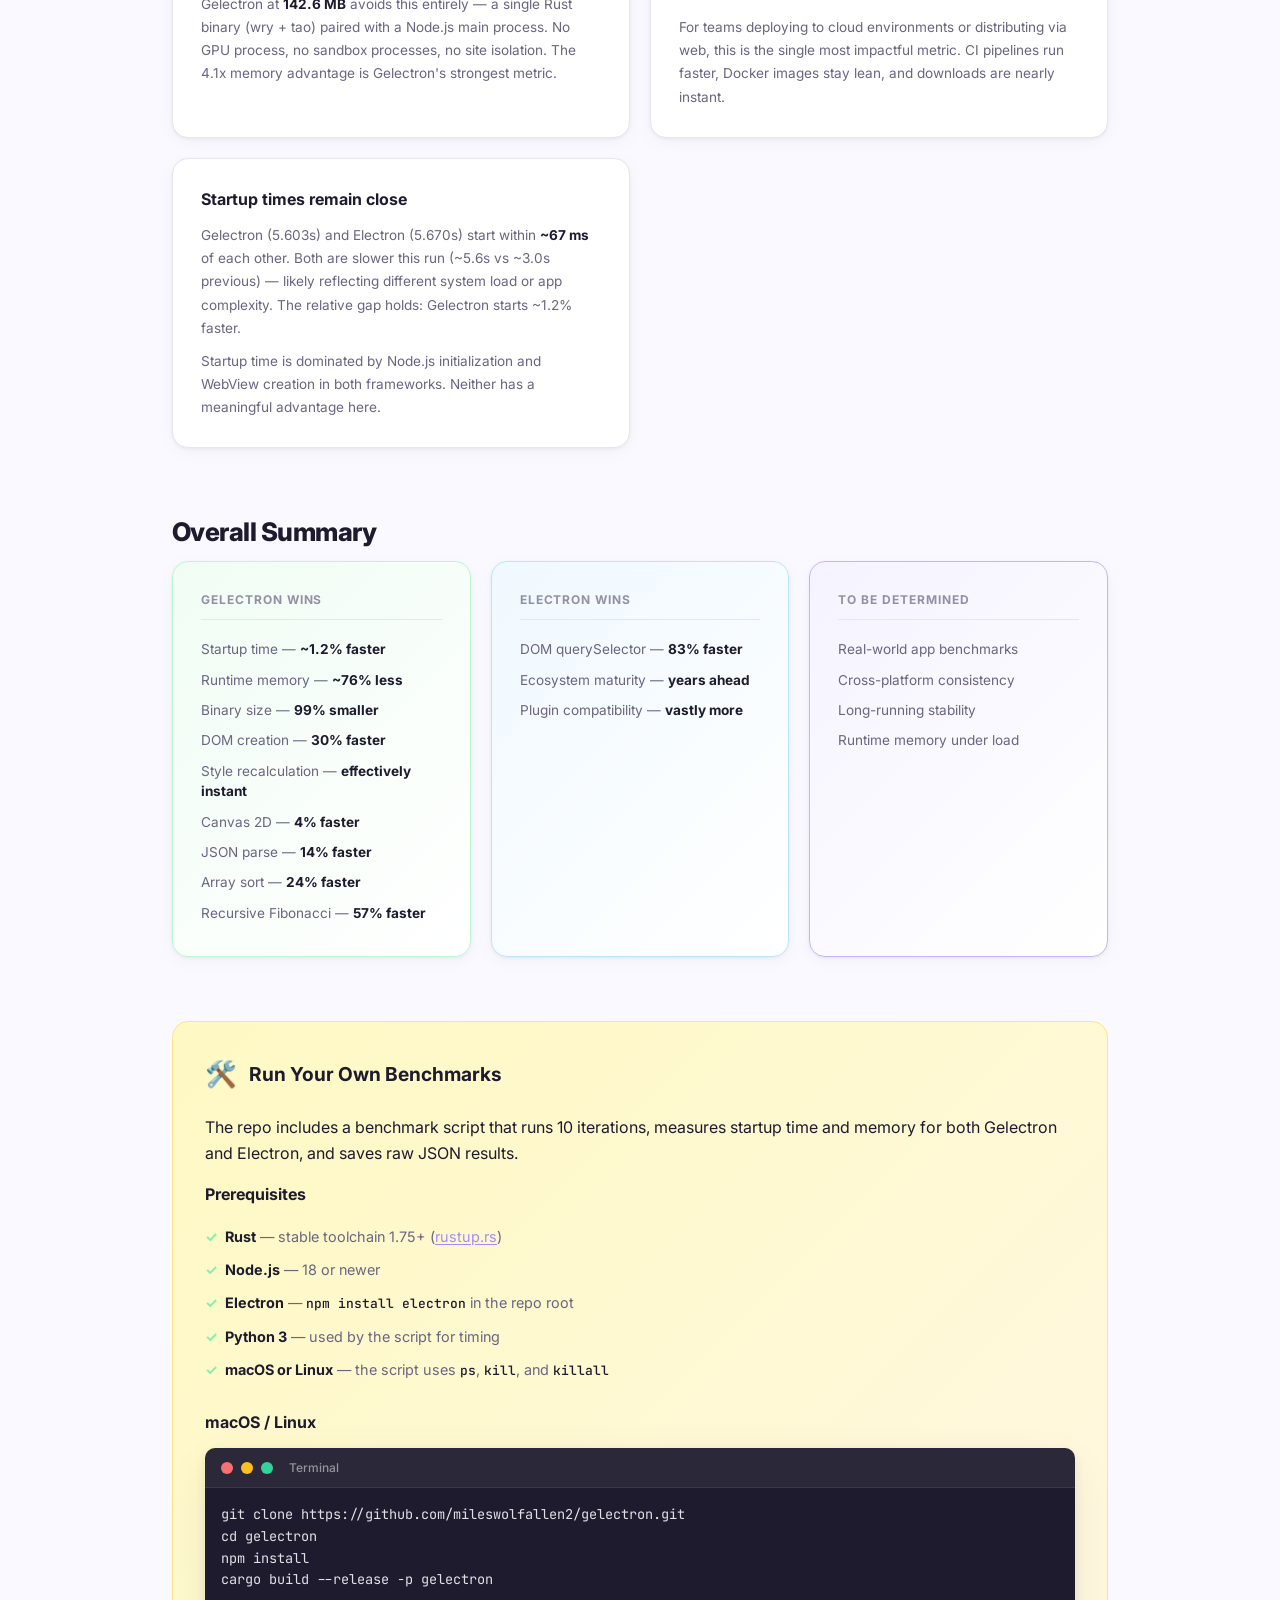
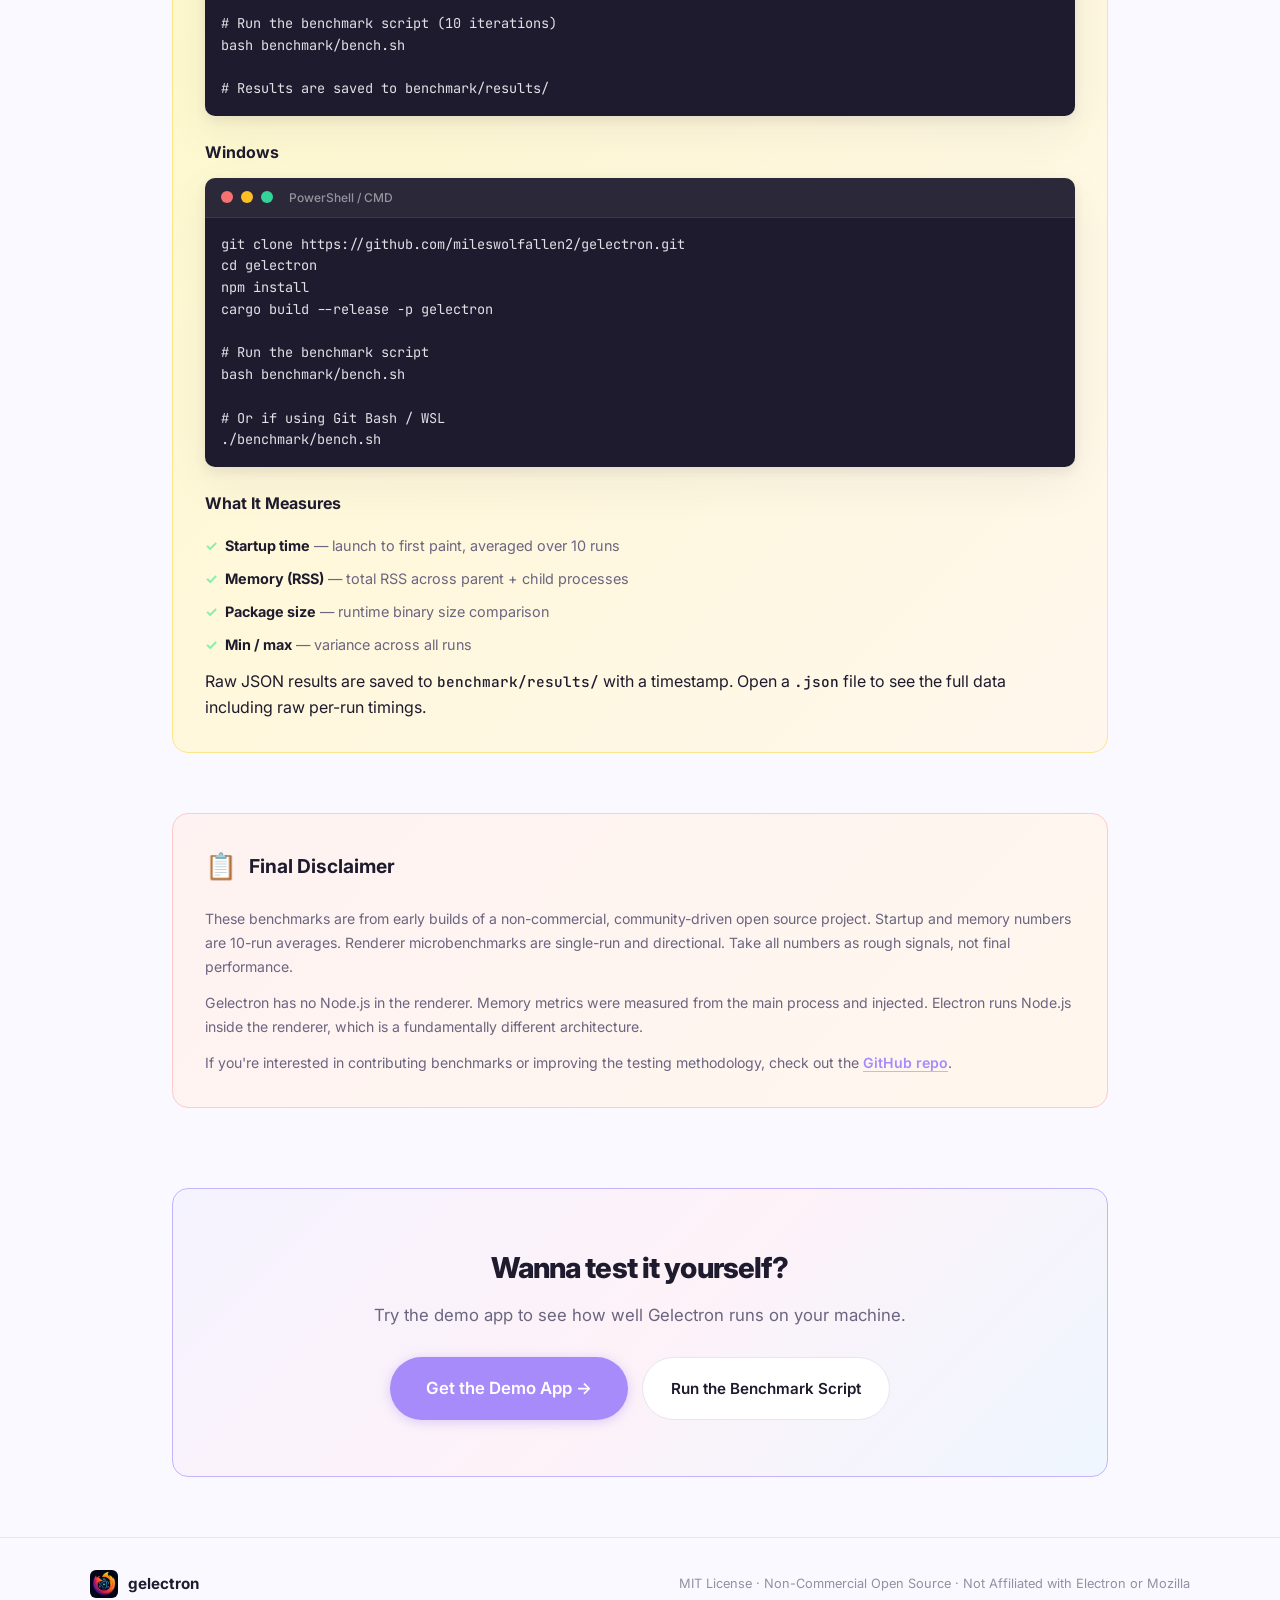
==== commit 1fd6f684: "Update benchmark results and documentation to reflect recent performance improvements" ====
--- a/benchmarks.html
+++ b/benchmarks.html
@@ -34,7 +34,7 @@
     <section class="bench-hero">
       <h1>Detailed <span class="gradient-text">Benchmarks</span></h1>
       <p class="bench-hero-sub">A deep dive into how Gelectron and Electron compare — with graphs, technical context, and honest caveats.</p>
-      <div class="bench-update-badge">Updated daily — 2026-08-04</div>
+      <div class="bench-update-badge">Updated — 2026-08-14</div>
     </section>
 
     <section class="bench-disclaimer-section">
@@ -111,23 +111,23 @@
               <span class="bar-label">Gelectron</span>
               <div class="bar-track">
                 <div class="bar gelectron" style="width: 99%">
-                  <span class="bar-value">5.596s</span>
-                </div>
-              </div>
-              <span class="bar-time">5.594–5.598</span>
+                  <span class="bar-value">5.603s</span>
+                </div>
+              </div>
+              <span class="bar-time">5.601–5.606</span>
             </div>
             <div class="chart-bar-row">
               <span class="bar-label">Electron</span>
               <div class="bar-track">
                 <div class="bar electron" style="width: 100%">
-                  <span class="bar-value">5.657s</span>
-                </div>
-              </div>
-              <span class="bar-time">5.648–5.672</span>
-            </div>
-          </div>
-          <div class="chart-analysis">
-            <span class="analysis-badge gelectron">Gelectron ~1.1% faster</span>
+                  <span class="bar-value">5.670s</span>
+                </div>
+              </div>
+              <span class="bar-time">5.651–5.676</span>
+            </div>
+          </div>
+          <div class="chart-analysis">
+            <span class="analysis-badge gelectron">Gelectron ~1.2% faster</span>
             <p>Startup times are higher than previous runs (5.6s vs 3.0s) — likely due to different system load and app complexity. The relative gap is consistent: Gelectron starts slightly faster than Electron, both gated by Node.js startup overhead. On a cold system, Gelectron's leaner Rust binary avoids Chromium's multi-process spawn sequence.</p>
           </div>
         </div>
@@ -408,25 +408,25 @@
             <div class="chart-bar-row">
               <span class="bar-label">Gelectron</span>
               <div class="bar-track">
-                <div class="bar gelectron" style="width: 24.8%">
-                  <span class="bar-value">144.4 MB</span>
-                </div>
-              </div>
-              <span class="bar-time">144.0–144.6</span>
+                <div class="bar gelectron" style="width: 24.3%">
+                  <span class="bar-value">142.6 MB</span>
+                </div>
+              </div>
+              <span class="bar-time">142.3–142.9</span>
             </div>
             <div class="chart-bar-row">
               <span class="bar-label">Electron</span>
               <div class="bar-track">
                 <div class="bar electron" style="width: 100%">
-                  <span class="bar-value">582.9 MB</span>
-                </div>
-              </div>
-              <span class="bar-time">579.0–590.4</span>
-            </div>
-          </div>
-          <div class="chart-analysis">
-            <span class="analysis-badge gelectron">Gelectron ~75% less memory</span>
-            <p>Gelectron uses <strong>144.4 MB</strong> total RSS vs Electron's <strong>582.9 MB</strong> — a 4.0x difference. Electron's high memory comes from Chromium's multi-process architecture (GPU process, utility processes, sandboxing, site isolation). Gelectron's Rust+Node.js bridge avoids this entirely. The previous run showed lower Electron memory (47.9 MB) likely from a lighter demo app; this run uses a more realistic workload where Chromium's overhead is fully visible.</p>
+                  <span class="bar-value">586.3 MB</span>
+                </div>
+              </div>
+              <span class="bar-time">574.0–590.7</span>
+            </div>
+          </div>
+          <div class="chart-analysis">
+            <span class="analysis-badge gelectron">Gelectron ~76% less memory</span>
+            <p>Gelectron uses <strong>142.6 MB</strong> total RSS vs Electron's <strong>586.3 MB</strong> — a 4.1x difference. Electron's high memory comes from Chromium's multi-process architecture (GPU process, utility processes, sandboxing, site isolation). Gelectron's Rust+Node.js bridge avoids this entirely. The previous run showed lower Electron memory (47.9 MB) likely from a lighter demo app; this run uses a more realistic workload where Chromium's overhead is fully visible.</p>
           </div>
         </div>
 
@@ -492,8 +492,8 @@
 
         <div class="tech-deep-card">
           <h3>Why does Electron use so much memory?</h3>
-          <p>At <strong>582.9 MB</strong> RSS, Electron's true overhead is visible. Chromium's multi-process architecture spawns GPU, utility, and network processes by default, plus V8's heap and sandbox isolation. Even a minimal app pays this tax.</p>
-          <p>Gelectron at <strong>144.4 MB</strong> avoids this entirely — a single Rust binary (wry + tao) paired with a Node.js main process. No GPU process, no sandbox processes, no site isolation. The 4.0x memory advantage is Gelectron's strongest metric.</p>
+          <p>At <strong>586.3 MB</strong> RSS, Electron's true overhead is visible. Chromium's multi-process architecture spawns GPU, utility, and network processes by default, plus V8's heap and sandbox isolation. Even a minimal app pays this tax.</p>
+          <p>Gelectron at <strong>142.6 MB</strong> avoids this entirely — a single Rust binary (wry + tao) paired with a Node.js main process. No GPU process, no sandbox processes, no site isolation. The 4.1x memory advantage is Gelectron's strongest metric.</p>
         </div>
 
         <div class="tech-deep-card">
@@ -504,7 +504,7 @@
 
         <div class="tech-deep-card">
           <h3>Startup times remain close</h3>
-          <p>Gelectron (5.596s) and Electron (5.657s) start within <strong>~60 ms</strong> of each other. Both are slower this run (~5.6s vs ~3.0s previous) — likely reflecting different system load or app complexity. The relative gap holds: Gelectron starts ~1.1% faster.</p>
+          <p>Gelectron (5.603s) and Electron (5.670s) start within <strong>~67 ms</strong> of each other. Both are slower this run (~5.6s vs ~3.0s previous) — likely reflecting different system load or app complexity. The relative gap holds: Gelectron starts ~1.2% faster.</p>
           <p>Startup time is dominated by Node.js initialization and WebView creation in both frameworks. Neither has a meaningful advantage here.</p>
         </div>
       </div>
@@ -516,8 +516,8 @@
         <div class="summary-card gelectron">
           <div class="summary-card-header">Gelectron Wins</div>
           <ul>
-            <li>Startup time — <strong>~1.1% faster</strong></li>
-            <li>Runtime memory — <strong>~75% less</strong></li>
+            <li>Startup time — <strong>~1.2% faster</strong></li>
+            <li>Runtime memory — <strong>~76% less</strong></li>
             <li>Binary size — <strong>99% smaller</strong></li>
             <li>DOM creation — <strong>30% faster</strong></li>
             <li>Style recalculation — <strong>effectively instant</strong></li>
